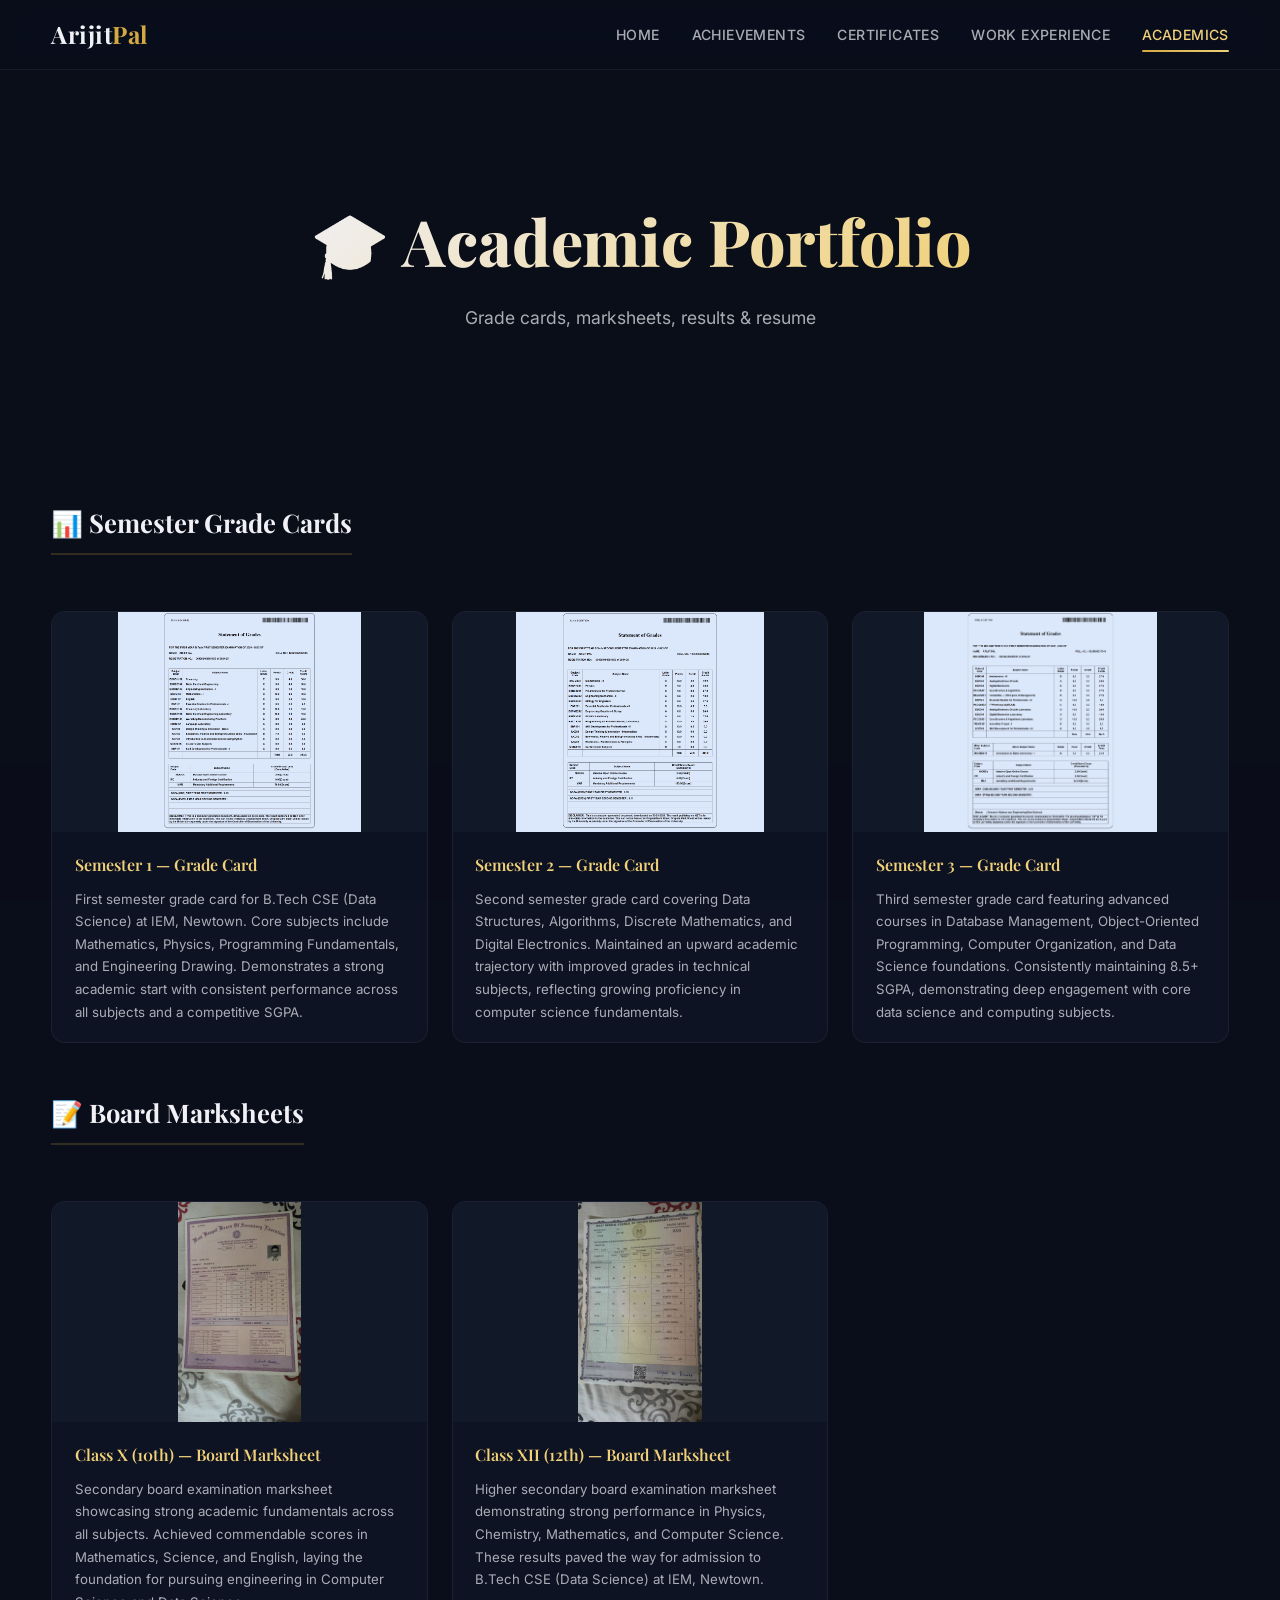
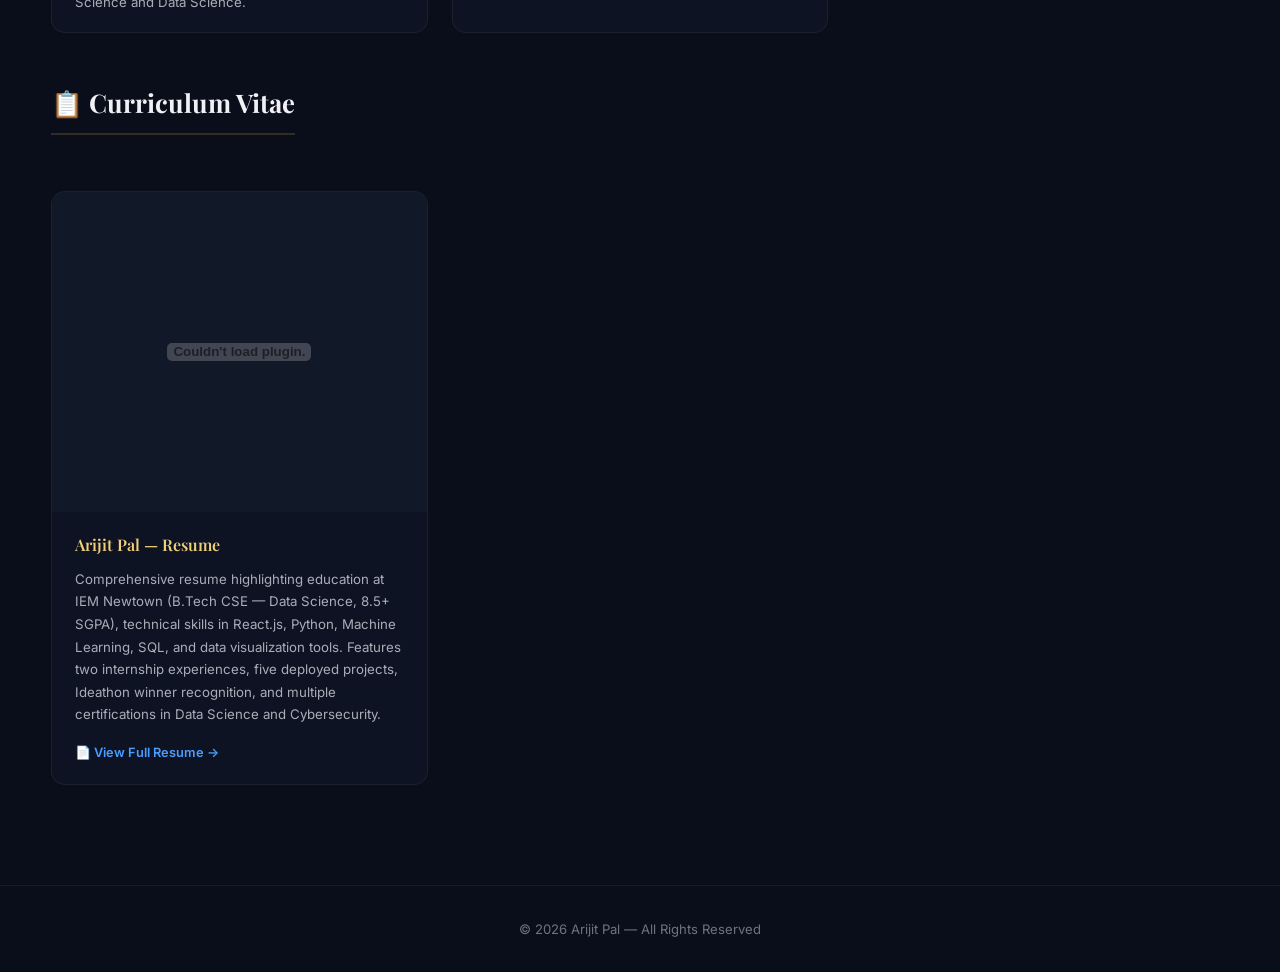
==== academic.html @ daf79eeb "Deploy modern UI overhaul" ====
<!DOCTYPE html>
<html lang="en">
<head>
    <meta charset="UTF-8">
    <meta name="viewport" content="width=device-width, initial-scale=1.0">
    <title>Academic Portfolio — Arijit Pal</title>
    <meta name="description" content="Academic records, marksheets, grade cards, and CV of Arijit Pal.">
    <link rel="preconnect" href="https://fonts.googleapis.com">
    <link href="https://fonts.googleapis.com/css2?family=Playfair+Display:wght@400;600;700;800&family=Inter:wght@300;400;500;600;700&display=swap" rel="stylesheet">
    <link rel="stylesheet" href="styles.css">
</head>
<body>

    <!-- NAVBAR -->
    <nav class="navbar" id="navbar">
        <a href="index.html" class="nav-logo">Arijit<span>Pal</span></a>
        <div class="nav-links">
            <a href="index.html" class="nav-link">Home</a>
            <a href="achievements.html" class="nav-link">Achievements</a>
            <a href="certificates.html" class="nav-link">Certificates</a>
            <a href="workexperience.html" class="nav-link">Work Experience</a>
            <a href="academic.html" class="nav-link active">Academics</a>
        </div>
        <button class="nav-toggle" id="navToggle" aria-label="Toggle menu">
            <span></span><span></span><span></span>
        </button>
    </nav>

    <!-- VIDEO BACKGROUND -->
    <div class="video-bg-page">
        <video autoplay muted loop playsinline>
            <source src="DETAILS, MARKSHEET, RESULT, CV/Screen Recording 2026-04-04 204209.mp4" type="video/mp4">
        </video>
        <div class="video-overlay"></div>
    </div>

    <!-- PAGE HERO -->
    <section class="page-hero">
        <div class="page-hero-content" data-animate="fade-up">
            <h1>🎓 Academic Portfolio</h1>
            <p>Grade cards, marksheets, results &amp; resume</p>
        </div>
    </section>

    <!-- ACADEMIC SECTIONS -->
    <div class="academic-section">

        <!-- SECTION 1: Semester Grade Cards (RESULT) -->
        <div class="academic-group" data-animate="fade-up">
            <h2 class="academic-group-title">📊 Semester Grade Cards</h2>
            <div class="pdf-grid">

                <div class="pdf-card">
                    <div class="pdf-preview">
                        <div class="pdf-preview-placeholder" style="position:relative;">
                            <img src="DETAILS, MARKSHEET, RESULT, CV/Arijit Pal 12024002037046 Sem 1 gradecard.png" alt="Semester 1 Grade Card" style="width:100%;height:100%;object-fit:contain;position:absolute;inset:0;background:#111827;">
                        </div>
                    </div>
                    <div class="pdf-info">
                        <h3>Semester 1 — Grade Card</h3>
                        <p>First semester grade card for B.Tech CSE (Data Science) at IEM, Newtown. Core subjects include Mathematics, Physics, Programming Fundamentals, and Engineering Drawing. Demonstrates a strong academic start with consistent performance across all subjects and a competitive SGPA.</p>
                    </div>
                </div>

                <div class="pdf-card">
                    <div class="pdf-preview">
                        <div class="pdf-preview-placeholder" style="position:relative;">
                            <img src="DETAILS, MARKSHEET, RESULT, CV/Arijit Pal 12024002037046 sem 2 gradecard.png" alt="Semester 2 Grade Card" style="width:100%;height:100%;object-fit:contain;position:absolute;inset:0;background:#111827;">
                        </div>
                    </div>
                    <div class="pdf-info">
                        <h3>Semester 2 — Grade Card</h3>
                        <p>Second semester grade card covering Data Structures, Algorithms, Discrete Mathematics, and Digital Electronics. Maintained an upward academic trajectory with improved grades in technical subjects, reflecting growing proficiency in computer science fundamentals.</p>
                    </div>
                </div>

                <div class="pdf-card">
                    <div class="pdf-preview">
                        <div class="pdf-preview-placeholder" style="position:relative;">
                            <img src="DETAILS, MARKSHEET, RESULT, CV/Arijit Pal 12024002037046 sem 3 gradecard.png" alt="Semester 3 Grade Card" style="width:100%;height:100%;object-fit:contain;position:absolute;inset:0;background:#111827;">
                        </div>
                    </div>
                    <div class="pdf-info">
                        <h3>Semester 3 — Grade Card</h3>
                        <p>Third semester grade card featuring advanced courses in Database Management, Object-Oriented Programming, Computer Organization, and Data Science foundations. Consistently maintaining 8.5+ SGPA, demonstrating deep engagement with core data science and computing subjects.</p>
                    </div>
                </div>

            </div>
        </div>

        <!-- SECTION 2: Board Marksheets (MARKSHEET) -->
        <div class="academic-group" data-animate="fade-up">
            <h2 class="academic-group-title">📝 Board Marksheets</h2>
            <div class="pdf-grid">

                <div class="pdf-card">
                    <div class="pdf-preview">
                        <div class="pdf-preview-placeholder" style="position:relative;">
                            <img src="DETAILS, MARKSHEET, RESULT, CV/Arijit Pal_12024002037046_X Marksheet.jpeg" alt="Class X Marksheet" style="width:100%;height:100%;object-fit:contain;position:absolute;inset:0;background:#111827;">
                        </div>
                    </div>
                    <div class="pdf-info">
                        <h3>Class X (10th) — Board Marksheet</h3>
                        <p>Secondary board examination marksheet showcasing strong academic fundamentals across all subjects. Achieved commendable scores in Mathematics, Science, and English, laying the foundation for pursuing engineering in Computer Science and Data Science.</p>
                    </div>
                </div>

                <div class="pdf-card">
                    <div class="pdf-preview">
                        <div class="pdf-preview-placeholder" style="position:relative;">
                            <img src="DETAILS, MARKSHEET, RESULT, CV/Arijit Pal_12024002037046_XII Marksheet.jpeg" alt="Class XII Marksheet" style="width:100%;height:100%;object-fit:contain;position:absolute;inset:0;background:#111827;">
                        </div>
                    </div>
                    <div class="pdf-info">
                        <h3>Class XII (12th) — Board Marksheet</h3>
                        <p>Higher secondary board examination marksheet demonstrating strong performance in Physics, Chemistry, Mathematics, and Computer Science. These results paved the way for admission to B.Tech CSE (Data Science) at IEM, Newtown.</p>
                    </div>
                </div>

            </div>
        </div>

        <!-- SECTION 3: Resume / CV -->
        <div class="academic-group" data-animate="fade-up">
            <h2 class="academic-group-title">📋 Curriculum Vitae</h2>
            <div class="pdf-grid">

                <div class="pdf-card" style="max-width: 500px;">
                    <div class="pdf-preview" style="height: 320px;">
                        <embed src="DETAILS, MARKSHEET, RESULT, CV/Arijit_Pal_resume_mainnnn.pdf" type="application/pdf" style="width:100%;height:100%;">
                    </div>
                    <div class="pdf-info">
                        <h3>Arijit Pal — Resume</h3>
                        <p>Comprehensive resume highlighting education at IEM Newtown (B.Tech CSE — Data Science, 8.5+ SGPA), technical skills in React.js, Python, Machine Learning, SQL, and data visualization tools. Features two internship experiences, five deployed projects, Ideathon winner recognition, and multiple certifications in Data Science and Cybersecurity.</p>
                        <a href="DETAILS, MARKSHEET, RESULT, CV/Arijit_Pal_resume_mainnnn.pdf" target="_blank" class="pdf-link" style="margin-top: 1rem;">
                            📄 View Full Resume →
                        </a>
                    </div>
                </div>

            </div>
        </div>

    </div>

    <!-- FOOTER -->
    <footer class="footer">
        <p>&copy; 2026 Arijit Pal — All Rights Reserved</p>
    </footer>

    <script src="main.js"></script>
</body>
</html>
---- styles.css ----
/* ===================================
   GLOBAL DESIGN SYSTEM
   =================================== */
:root {
    --bg-primary: #0a0e1a;
    --bg-secondary: #0f1526;
    --bg-card: rgba(15, 21, 38, 0.85);
    --bg-card-hover: rgba(25, 35, 60, 0.95);
    --bg-glass: rgba(255, 255, 255, 0.04);
    --bg-glass-hover: rgba(255, 255, 255, 0.08);

    --accent-gold: #d4a843;
    --accent-gold-light: #f0d078;
    --accent-blue: #4a9eff;
    --accent-blue-dark: #2d6bc4;
    --accent-cyan: #36d6e7;

    --text-primary: #f0f0f5;
    --text-secondary: rgba(240, 240, 245, 0.7);
    --text-muted: rgba(240, 240, 245, 0.45);

    --border-subtle: rgba(255, 255, 255, 0.06);
    --border-accent: rgba(212, 168, 67, 0.3);

    --font-display: 'Playfair Display', Georgia, serif;
    --font-body: 'Inter', -apple-system, BlinkMacSystemFont, sans-serif;

    --radius-sm: 8px;
    --radius-md: 14px;
    --radius-lg: 22px;
    --radius-xl: 32px;

    --shadow-card: 0 8px 32px rgba(0, 0, 0, 0.4);
    --shadow-glow: 0 0 40px rgba(212, 168, 67, 0.15);
    --shadow-hover: 0 12px 48px rgba(0, 0, 0, 0.6);

    --transition-fast: 0.2s cubic-bezier(0.4, 0, 0.2, 1);
    --transition-smooth: 0.4s cubic-bezier(0.4, 0, 0.2, 1);
    --transition-slow: 0.6s cubic-bezier(0.22, 1, 0.36, 1);
}

*, *::before, *::after {
    margin: 0;
    padding: 0;
    box-sizing: border-box;
}

html {
    scroll-behavior: smooth;
    font-size: 16px;
}

body {
    font-family: var(--font-body);
    background: var(--bg-primary);
    color: var(--text-primary);
    line-height: 1.7;
    overflow-x: hidden;
    -webkit-font-smoothing: antialiased;
}

img {
    display: block;
    max-width: 100%;
    height: auto;
}

a {
    color: inherit;
    text-decoration: none;
}

/* ===================================
   NAVBAR
   =================================== */
.navbar {
    position: fixed;
    top: 0;
    left: 0;
    right: 0;
    z-index: 1000;
    display: flex;
    align-items: center;
    justify-content: space-between;
    padding: 0 clamp(1.5rem, 4vw, 4rem);
    height: 70px;
    background: rgba(10, 14, 26, 0.6);
    backdrop-filter: blur(20px) saturate(1.6);
    -webkit-backdrop-filter: blur(20px) saturate(1.6);
    border-bottom: 1px solid var(--border-subtle);
    transition: background var(--transition-fast);
}

.navbar.scrolled {
    background: rgba(10, 14, 26, 0.92);
}

.nav-logo {
    font-family: var(--font-display);
    font-size: 1.5rem;
    font-weight: 700;
    letter-spacing: 0.5px;
    color: var(--text-primary);
}
.nav-logo span {
    color: var(--accent-gold);
}

.nav-links {
    display: flex;
    gap: 2rem;
}

.nav-link {
    font-size: 0.88rem;
    font-weight: 500;
    letter-spacing: 0.4px;
    text-transform: uppercase;
    color: var(--text-secondary);
    position: relative;
    padding: 0.25rem 0;
    transition: color var(--transition-fast);
}
.nav-link::after {
    content: '';
    position: absolute;
    bottom: -2px;
    left: 0;
    width: 0;
    height: 2px;
    background: linear-gradient(90deg, var(--accent-gold), var(--accent-gold-light));
    border-radius: 1px;
    transition: width var(--transition-smooth);
}
.nav-link:hover,
.nav-link.active {
    color: var(--accent-gold-light);
}
.nav-link:hover::after,
.nav-link.active::after {
    width: 100%;
}

.nav-toggle {
    display: none;
    flex-direction: column;
    gap: 5px;
    background: none;
    border: none;
    cursor: pointer;
    padding: 4px;
}
.nav-toggle span {
    width: 24px;
    height: 2px;
    background: var(--text-primary);
    border-radius: 2px;
    transition: var(--transition-fast);
}

/* ===================================
   HERO SECTION
   =================================== */
.hero {
    position: relative;
    min-height: 100vh;
    display: flex;
    align-items: center;
    justify-content: center;
    overflow: hidden;
}

.hero-video-bg {
    position: absolute;
    inset: 0;
    width: 100%;
    height: 100%;
    object-fit: cover;
    z-index: 0;
}

.hero-overlay {
    position: absolute;
    inset: 0;
    background: linear-gradient(
        135deg,
        rgba(6, 9, 16, 0.96) 0%,
        rgba(6, 9, 16, 0.75) 50%,
        rgba(6, 9, 16, 0.96) 100%
    );
    backdrop-filter: blur(8px);
    -webkit-backdrop-filter: blur(8px);
    z-index: 1;
}

.hero-content {
    position: relative;
    z-index: 2;
    display: grid;
    grid-template-columns: 1fr 340px;
    gap: clamp(2rem, 4vw, 4rem);
    max-width: 1400px;
    width: 96%;
    padding-top: 100px;
    padding-bottom: 40px;
    align-items: center;
}

.hero-main {
    display: flex;
    align-items: center;
    gap: clamp(2rem, 4vw, 4rem);
}

/* ===================================
   CYBERPUNK HUD SIDEBAR
   =================================== */
.hero-sidebar {
    position: relative;
    background: rgba(8, 12, 22, 0.85);
    backdrop-filter: blur(20px);
    -webkit-backdrop-filter: blur(20px);
    border: 1px solid rgba(54, 214, 231, 0.3);
    border-radius: var(--radius-md);
    color: var(--text-primary);
    font-size: 0.88rem;
    max-height: 80vh;
    box-shadow: 0 0 30px rgba(0, 0, 0, 0.8), inset 0 0 40px rgba(54, 214, 231, 0.08);
    display: flex;
    flex-direction: column;
    overflow: hidden; /* Content scrolls inside .sidebar-content */
}

/* Mouse spotlight glow via JS */
.sidebar-glow {
    position: absolute;
    top: 0; left: 0; right: 0; bottom: 0;
    background: radial-gradient(
        500px circle at var(--mouse-x, -1000px) var(--mouse-y, -1000px),
        rgba(54, 214, 231, 0.15),
        transparent 40%
    );
    z-index: 0;
    pointer-events: none;
    transition: background 0.1s;
}

/* Moving scanline */
.hero-sidebar::after {
    content: '';
    position: absolute;
    top: 0; left: 0;
    width: 100%;
    height: 15px;
    background: linear-gradient(to bottom, rgba(54, 214, 231, 0.2), transparent);
    animation: scanline 8s linear infinite;
    pointer-events: none;
    z-index: 10;
}
@keyframes scanline {
    0% { transform: translateY(-15px); opacity: 0; }
    5% { opacity: 1; }
    40% { opacity: 1; }
    50% { transform: translateY(100vh); opacity: 0; }
    100% { transform: translateY(100vh); opacity: 0; }
}

/* Scroll progress indicator */
.sidebar-progress-bar {
    position: absolute;
    left: 0;
    top: 0;
    width: 3px;
    height: calc(100% * var(--scroll-progress, 0));
    background: var(--accent-cyan);
    box-shadow: 0 0 15px var(--accent-cyan);
    z-index: 5;
    transition: height 0.1s ease-out;
}

/* HUD Header inside sidebar */
.sidebar-header {
    display: flex;
    justify-content: center;
    align-items: center;
    padding: 1.2rem 1.5rem;
    background: rgba(54, 214, 231, 0.05);
    border-bottom: 1px solid rgba(54, 214, 231, 0.3);
    position: relative;
    z-index: 2;
}
.sidebar-title {
    font-family: var(--font-display);
    font-size: 1.2rem;
    font-weight: 700;
    color: var(--accent-gold-light);
    letter-spacing: 1.5px;
    text-transform: uppercase;
}

/* Scrollable Content */
.sidebar-content {
    padding: 1.5rem;
    overflow-y: auto;
    position: relative;
    z-index: 2;
    flex: 1; 
    scroll-behavior: smooth;
}

.sidebar-content::-webkit-scrollbar {
    width: 4px;
}
.sidebar-content::-webkit-scrollbar-thumb {
    background: rgba(54, 214, 231, 0.5);
    border-radius: 2px;
}
.sidebar-content::-webkit-scrollbar-track {
    background: transparent;
}

/* Sections */
.sidebar-section {
    position: relative;
    padding: 1rem 0 1rem 1rem;
    margin-bottom: 1.5rem;
    border-left: 2px solid rgba(255, 255, 255, 0.1);
    transition: all 0.4s cubic-bezier(0.175, 0.885, 0.32, 1.275);
}
.sidebar-section:hover {
    border-left-color: var(--accent-cyan);
    background: linear-gradient(90deg, rgba(54, 214, 231, 0.05), transparent);
    transform: translateX(6px);
}
.sidebar-section h3 {
    font-family: 'Courier New', Courier, monospace;
    font-size: 0.95rem;
    font-weight: 700;
    color: var(--accent-cyan);
    text-transform: uppercase;
    margin-bottom: 1rem;
    letter-spacing: 2px;
    display: inline-block;
}
.sidebar-section h3::before {
    content: '[ ';
    color: rgba(255, 255, 255, 0.3);
}
.sidebar-section h3::after {
    content: ' ]';
    color: rgba(255, 255, 255, 0.3);
}

/* Scroll Reveal animation for items */
.cyber-reveal {
    opacity: 0;
    transform: translateY(20px);
}
.cyber-reveal.visible {
    opacity: 1;
    transform: translateY(0);
}

/* Items */
.sidebar-section ul {
    list-style: none;
    margin: 0;
    padding: 0;
}
.sidebar-section ul li {
    display: flex;
    gap: 0.8rem;
    margin-bottom: 0.6rem;
    color: var(--text-secondary);
    line-height: 1.5;
}
.sidebar-bullet {
    color: var(--accent-cyan);
    font-family: monospace;
}
.cyber-label {
    color: rgba(255, 255, 255, 0.9);
    font-size: 0.8rem;
    text-transform: uppercase;
    letter-spacing: 1px;
    display: block;
    margin-bottom: 0.2rem;
    opacity: 0.7;
}
.cyber-text {
    color: var(--accent-gold-light);
    font-family: 'Courier New', Courier, monospace;
    font-size: 0.85rem;
    margin: 0;
}
.cyber-link {
    color: var(--accent-cyan);
    font-family: 'Courier New', Courier, monospace;
    font-size: 0.82rem;
    transition: all 0.2s;
    text-decoration: none;
    border-bottom: 1px dashed rgba(54, 214, 231, 0.4);
    display: inline-block;
    word-break: break-all;
}
.cyber-link:hover {
    color: #fff;
    border-bottom-color: #fff;
    text-shadow: 0 0 8px rgba(255, 255, 255, 0.5);
}

.sidebar-item {
    margin-bottom: 1.2rem;
}
.sidebar-item:last-child {
    margin-bottom: 0;
}

.hero-photo-wrap {
    position: relative;
    flex-shrink: 0;
}
.hero-photo-glow {
    position: absolute;
    inset: -20px;
    border-radius: 50%;
    background: radial-gradient(circle, rgba(212, 168, 67, 0.25), transparent 70%);
    animation: glowPulse 4s ease-in-out infinite;
    z-index: 0;
}
@keyframes glowPulse {
    0%, 100% { opacity: 0.6; transform: scale(1); }
    50% { opacity: 1; transform: scale(1.08); }
}

.hero-photo {
    width: clamp(180px, 22vw, 300px);
    height: clamp(180px, 22vw, 300px);
    border-radius: 50%;
    object-fit: cover;
    border: 3px solid rgba(212, 168, 67, 0.4);
    box-shadow: 0 0 60px rgba(212, 168, 67, 0.2), var(--shadow-card);
    position: relative;
    z-index: 1;
    transition: transform var(--transition-smooth);
}
.hero-photo:hover {
    transform: scale(1.05);
}

.hero-text {
    flex: 1;
}

.hero-name {
    font-family: var(--font-display);
    font-size: clamp(2.4rem, 5vw, 4rem);
    font-weight: 800;
    letter-spacing: 1px;
    background: linear-gradient(135deg, var(--text-primary), var(--accent-gold-light));
    -webkit-background-clip: text;
    -webkit-text-fill-color: transparent;
    background-clip: text;
    line-height: 1.1;
}

.hero-title {
    font-size: clamp(1rem, 1.5vw, 1.2rem);
    font-weight: 500;
    color: var(--accent-gold);
    margin-top: 0.5rem;
    letter-spacing: 2px;
    text-transform: uppercase;
}

.hero-divider {
    width: 80px;
    height: 3px;
    background: linear-gradient(90deg, var(--accent-gold), transparent);
    margin: 1.5rem 0;
    border-radius: 2px;
}

.hero-bio {
    font-size: clamp(0.9rem, 1.1vw, 1.05rem);
    color: var(--text-secondary);
    line-height: 1.8;
    max-width: 600px;
}
.hero-bio strong {
    color: var(--accent-gold-light);
    font-weight: 600;
}

.hero-stats {
    display: flex;
    gap: 2.5rem;
    margin-top: 2rem;
}
.stat-item {
    text-align: center;
}
.stat-number {
    display: block;
    font-family: var(--font-display);
    font-size: 2rem;
    font-weight: 700;
    color: var(--accent-gold);
}
.stat-label {
    font-size: 0.78rem;
    text-transform: uppercase;
    letter-spacing: 1.5px;
    color: var(--text-muted);
    margin-top: 0.2rem;
}

/* Scroll indicator */
.scroll-indicator {
    position: absolute;
    bottom: 2rem;
    left: 50%;
    transform: translateX(-50%);
    z-index: 2;
    text-align: center;
    animation: fadeInUp 1s 1.5s both;
}
.scroll-indicator span {
    font-size: 0.72rem;
    text-transform: uppercase;
    letter-spacing: 2px;
    color: var(--text-muted);
}
.scroll-arrow {
    width: 20px;
    height: 20px;
    border-right: 2px solid var(--accent-gold);
    border-bottom: 2px solid var(--accent-gold);
    transform: rotate(45deg);
    margin: 0.5rem auto 0;
    animation: scrollBounce 2s ease-in-out infinite;
}
@keyframes scrollBounce {
    0%, 100% { transform: rotate(45deg) translateY(0); opacity: 0.5; }
    50% { transform: rotate(45deg) translateY(6px); opacity: 1; }
}

/* ===================================
   HOME BOTTOM SECTION
   =================================== */
.home-bottom {
    padding: clamp(3rem, 6vw, 6rem) 0;
    background: var(--bg-secondary);
    border-top: 1px solid var(--border-subtle);
}

.home-bottom-inner {
    display: grid;
    grid-template-columns: 1.3fr 1fr;
    gap: clamp(2rem, 4vw, 4rem);
    max-width: 1300px;
    margin: 0 auto;
    padding: 0 clamp(1.5rem, 4vw, 4rem);
}

.section-heading {
    font-family: var(--font-display);
    font-size: clamp(1.6rem, 2.5vw, 2.2rem);
    font-weight: 700;
    margin-bottom: 2rem;
    position: relative;
    display: inline-block;
}
.section-heading::after {
    content: '';
    position: absolute;
    bottom: -8px;
    left: 0;
    width: 50px;
    height: 3px;
    background: linear-gradient(90deg, var(--accent-gold), transparent);
    border-radius: 2px;
}

/* MASONRY GRID — Pinterest-style */
.masonry-grid {
    columns: 2;
    column-gap: 14px;
}

.masonry-item {
    break-inside: avoid;
    margin-bottom: 14px;
    border-radius: var(--radius-md);
    overflow: hidden;
    position: relative;
    cursor: pointer;
    border: 2px solid transparent;
    transition: transform var(--transition-smooth), border-color var(--transition-smooth), box-shadow var(--transition-smooth);
}
.masonry-item:hover {
    transform: translateY(-4px);
    border-color: var(--accent-gold);
    box-shadow: 0 8px 30px rgba(212, 168, 67, 0.2);
    z-index: 2;
}
.masonry-item img {
    width: 100%;
    height: auto;
    display: block;
    object-fit: cover;
    transition: transform var(--transition-slow), filter var(--transition-smooth);
}
.masonry-item:hover img {
    transform: scale(1.06);
    filter: brightness(1.1);
}
.masonry-overlay {
    position: absolute;
    inset: 0;
    background: linear-gradient(to top, rgba(10, 14, 26, 0.85) 0%, rgba(10, 14, 26, 0.3) 40%, transparent 70%);
    display: flex;
    align-items: flex-end;
    padding: 1rem 1.2rem;
    opacity: 0;
    transition: opacity var(--transition-smooth);
}
.masonry-item:hover .masonry-overlay {
    opacity: 1;
}
.masonry-overlay span {
    font-size: 0.85rem;
    font-weight: 600;
    letter-spacing: 0.5px;
    color: var(--accent-gold-light);
}

/* NAV CARDS */
.nav-cards {
    display: flex;
    flex-direction: column;
    gap: 1rem;
}

.nav-card {
    display: flex;
    align-items: center;
    gap: 1.2rem;
    padding: 1.4rem 1.6rem;
    background: var(--bg-glass);
    border: 1px solid var(--border-subtle);
    border-radius: var(--radius-md);
    transition: all var(--transition-smooth);
    position: relative;
    overflow: hidden;
}
.nav-card::before {
    content: '';
    position: absolute;
    inset: 0;
    background: linear-gradient(135deg, rgba(212, 168, 67, 0.08), transparent);
    opacity: 0;
    transition: opacity var(--transition-fast);
}
.nav-card:hover {
    background: var(--bg-glass-hover);
    border-color: var(--border-accent);
    transform: translateX(8px);
    box-shadow: var(--shadow-glow);
}
.nav-card:hover::before {
    opacity: 1;
}

.nav-card-icon {
    font-size: 2rem;
    flex-shrink: 0;
    width: 50px;
    height: 50px;
    display: flex;
    align-items: center;
    justify-content: center;
    background: rgba(212, 168, 67, 0.1);
    border-radius: var(--radius-sm);
}

.nav-card-content h3 {
    font-family: var(--font-display);
    font-size: 1.2rem;
    font-weight: 700;
    margin-bottom: 0.2rem;
}
.nav-card-content p {
    font-size: 0.82rem;
    color: var(--text-muted);
}

.nav-card-arrow {
    margin-left: auto;
    font-size: 1.5rem;
    color: var(--accent-gold);
    opacity: 0;
    transform: translateX(-10px);
    transition: all var(--transition-smooth);
}
.nav-card:hover .nav-card-arrow {
    opacity: 1;
    transform: translateX(0);
}

/* ===================================
   PAGE HEADER (Sub-pages)
   =================================== */
.page-hero {
    position: relative;
    min-height: 50vh;
    display: flex;
    align-items: center;
    justify-content: center;
    overflow: hidden;
    padding-top: 70px;
}
.page-hero .hero-video-bg {
    position: absolute;
    inset: 0;
    width: 100%;
    height: 100%;
    object-fit: cover;
    z-index: 0;
}
.page-hero .hero-overlay {
    position: absolute;
    inset: 0;
    background: rgba(10, 14, 26, 0.7);
    z-index: 1;
}
.page-hero-content {
    position: relative;
    z-index: 2;
    text-align: center;
}
.page-hero-content h1 {
    font-family: var(--font-display);
    font-size: clamp(2.5rem, 5vw, 4rem);
    font-weight: 800;
    background: linear-gradient(135deg, var(--text-primary), var(--accent-gold-light));
    -webkit-background-clip: text;
    -webkit-text-fill-color: transparent;
    background-clip: text;
}
.page-hero-content p {
    color: var(--text-secondary);
    margin-top: 0.5rem;
    font-size: 1.1rem;
}

/* ===================================
   SPLIT SECTIONS (Achievements)
   =================================== */
.split-section {
    position: relative;
    min-height: 60vh;
    padding: clamp(3rem, 6vw, 6rem) clamp(1.5rem, 4vw, 4rem);
    display: flex;
    align-items: center;
    justify-content: center;
    overflow: hidden;
}
.split-section .section-video-bg {
    position: absolute;
    inset: 0;
    width: 100%;
    height: 100%;
    object-fit: cover;
    z-index: 0;
}
.split-section .section-overlay {
    position: absolute;
    inset: 0;
    background: rgba(10, 14, 26, 0.75);
    z-index: 1;
}
.split-section .section-content {
    position: relative;
    z-index: 2;
    max-width: 1300px;
    width: 100%;
}

/* COLLAGE LAYOUT — True masonry with CSS columns */
.collage-grid {
    columns: 2;
    column-gap: 14px;
}

.collage-item {
    break-inside: avoid;
    margin-bottom: 14px;
    border-radius: var(--radius-md);
    overflow: hidden;
    position: relative;
    border: 2px solid rgba(255, 255, 255, 0.08);
    transition: transform var(--transition-smooth), box-shadow var(--transition-smooth), border-color var(--transition-smooth);
}
.collage-item:hover {
    transform: translateY(-4px);
    box-shadow: 0 12px 40px rgba(212, 168, 67, 0.25);
    border-color: var(--accent-gold);
    z-index: 3;
}
.collage-item img {
    width: 100%;
    height: auto;
    display: block;
    transition: transform var(--transition-slow), filter var(--transition-smooth);
}
.collage-item:hover img {
    transform: scale(1.05);
    filter: brightness(1.1);
}
.collage-item::after {
    content: '';
    position: absolute;
    inset: 0;
    background: linear-gradient(to top, rgba(10, 14, 26, 0.5) 0%, transparent 50%);
    pointer-events: none;
    transition: opacity var(--transition-smooth);
}
.collage-item:hover::after {
    opacity: 0.3;
}

/* PDF CARDS */
.pdf-grid {
    display: grid;
    grid-template-columns: repeat(auto-fill, minmax(340px, 1fr));
    gap: 1.5rem;
    margin-top: 2rem;
}

.pdf-card {
    background: var(--bg-card);
    border: 1px solid var(--border-subtle);
    border-radius: var(--radius-md);
    overflow: hidden;
    transition: all var(--transition-smooth);
}
.pdf-card:hover {
    border-color: var(--border-accent);
    box-shadow: var(--shadow-glow);
    transform: translateY(-4px);
}

.pdf-preview {
    width: 100%;
    height: 220px;
    background: #111827;
    position: relative;
    overflow: hidden;
}
.pdf-preview iframe,
.pdf-preview embed,
.pdf-preview canvas {
    width: 100%;
    height: 100%;
    border: none;
}
.pdf-preview-placeholder {
    width: 100%;
    height: 100%;
    display: flex;
    flex-direction: column;
    align-items: center;
    justify-content: center;
    background: linear-gradient(135deg, #111827, #1a2332);
    color: var(--text-muted);
    font-size: 0.85rem;
}
.pdf-preview-placeholder .pdf-icon {
    font-size: 3rem;
    margin-bottom: 0.5rem;
}

.pdf-info {
    padding: 1.2rem 1.4rem;
}
.pdf-info h3 {
    font-family: var(--font-display);
    font-size: 1rem;
    font-weight: 600;
    margin-bottom: 0.6rem;
    color: var(--accent-gold-light);
}
.pdf-info p {
    font-size: 0.83rem;
    color: var(--text-secondary);
    line-height: 1.7;
}
.pdf-link {
    display: inline-flex;
    align-items: center;
    gap: 0.4rem;
    margin-top: 0.8rem;
    font-size: 0.8rem;
    font-weight: 600;
    color: var(--accent-blue);
    transition: color var(--transition-fast);
}
.pdf-link:hover {
    color: var(--accent-cyan);
}

/* ===================================
   CERTIFICATE CARDS
   =================================== */
.cert-grid {
    display: grid;
    grid-template-columns: repeat(auto-fill, minmax(300px, 1fr));
    gap: 1.5rem;
    max-width: 1300px;
    margin: 0 auto;
    padding: clamp(2rem, 4vw, 4rem) clamp(1.5rem, 4vw, 4rem);
}

.cert-card {
    background: var(--bg-card);
    border: 1px solid var(--border-subtle);
    border-radius: var(--radius-md);
    overflow: hidden;
    transition: all var(--transition-smooth);
}
.cert-card:hover {
    border-color: var(--border-accent);
    box-shadow: var(--shadow-glow);
    transform: translateY(-4px);
}
.cert-card .pdf-preview {
    height: 200px;
}
.cert-card .cert-info {
    padding: 1rem 1.2rem;
}
.cert-card .cert-info h3 {
    font-family: var(--font-display);
    font-size: 0.95rem;
    font-weight: 600;
    color: var(--accent-gold-light);
}
.cert-card .cert-info p {
    font-size: 0.8rem;
    color: var(--text-muted);
    margin-top: 0.3rem;
}

/* ===================================
   WORK EXPERIENCE
   =================================== */
.work-main-card {
    max-width: 1100px;
    margin: 0 auto;
    display: grid;
    grid-template-columns: 1fr 1fr;
    gap: 2.5rem;
    align-items: start;
    padding: clamp(2rem, 4vw, 4rem) clamp(1.5rem, 4vw, 4rem);
}
.work-main-card .pdf-preview {
    height: 380px;
    border-radius: var(--radius-md);
    overflow: hidden;
    border: 1px solid var(--border-subtle);
}
.work-description {
    padding: 1rem 0;
}
.work-description h2 {
    font-family: var(--font-display);
    font-size: 1.8rem;
    font-weight: 700;
    margin-bottom: 1rem;
    background: linear-gradient(135deg, var(--text-primary), var(--accent-gold-light));
    -webkit-background-clip: text;
    -webkit-text-fill-color: transparent;
    background-clip: text;
}
.work-description p {
    font-size: 0.95rem;
    color: var(--text-secondary);
    line-height: 1.9;
}

.work-gallery {
    max-width: 1100px;
    margin: 0 auto;
    padding: 0 clamp(1.5rem, 4vw, 4rem) clamp(3rem, 6vw, 6rem);
}
.work-gallery h2 {
    font-family: var(--font-display);
    font-size: 1.5rem;
    font-weight: 700;
    margin-bottom: 1.5rem;
}
.work-gallery-grid {
    display: grid;
    grid-template-columns: repeat(auto-fill, minmax(280px, 1fr));
    gap: 1rem;
}
.work-gallery-item {
    border-radius: var(--radius-md);
    overflow: hidden;
    border: 1px solid var(--border-subtle);
    transition: all var(--transition-smooth);
}
.work-gallery-item:hover {
    transform: scale(1.03);
    box-shadow: var(--shadow-hover);
    border-color: var(--border-accent);
}
.work-gallery-item img {
    width: 100%;
    height: 250px;
    object-fit: cover;
    display: block;
}

/* ===================================
   ACADEMIC - GROUPED SECTIONS
   =================================== */
.academic-section {
    max-width: 1300px;
    margin: 0 auto;
    padding: clamp(2rem, 4vw, 4rem) clamp(1.5rem, 4vw, 4rem);
}
.academic-group {
    margin-bottom: 3rem;
}
.academic-group-title {
    font-family: var(--font-display);
    font-size: 1.6rem;
    font-weight: 700;
    margin-bottom: 1.5rem;
    padding-bottom: 0.5rem;
    border-bottom: 2px solid rgba(212, 168, 67, 0.2);
    display: inline-block;
}

/* ===================================
   FULL-PAGE VIDEO BG
   =================================== */
.video-bg-page {
    position: fixed;
    inset: 0;
    z-index: -1;
}
.video-bg-page video {
    width: 100%;
    height: 100%;
    object-fit: cover;
}
.video-bg-page .video-overlay {
    position: absolute;
    inset: 0;
    background: rgba(10, 14, 26, 0.8);
}

/* ===================================
   FOOTER
   =================================== */
.footer {
    text-align: center;
    padding: 2rem;
    border-top: 1px solid var(--border-subtle);
    background: var(--bg-primary);
    font-size: 0.82rem;
    color: var(--text-muted);
}

/* ===================================
   ANIMATIONS
   =================================== */
@keyframes fadeInUp {
    from { opacity: 0; transform: translateY(30px); }
    to   { opacity: 1; transform: translateY(0); }
}
@keyframes fadeInRight {
    from { opacity: 0; transform: translateX(-30px); }
    to   { opacity: 1; transform: translateX(0); }
}
@keyframes fadeInLeft {
    from { opacity: 0; transform: translateX(30px); }
    to   { opacity: 1; transform: translateX(0); }
}

[data-animate] {
    opacity: 0;
    transition: opacity 0.8s ease, transform 0.8s ease;
}
[data-animate="fade-up"] {
    transform: translateY(40px);
}
[data-animate="fade-right"] {
    transform: translateX(-40px);
}
[data-animate="fade-left"] {
    transform: translateX(40px);
}
[data-animate].animate-in {
    opacity: 1;
    transform: translate(0);
}

/* ===================================
   RESPONSIVE
   =================================== */
@media (max-width: 900px) {
    .nav-links {
        display: none;
        position: absolute;
        top: 70px;
        left: 0;
        right: 0;
        flex-direction: column;
        background: rgba(10, 14, 26, 0.97);
        backdrop-filter: blur(20px);
        padding: 1.5rem 2rem;
        gap: 1rem;
        border-bottom: 1px solid var(--border-subtle);
    }
    .nav-links.open {
        display: flex;
    }
    .nav-toggle {
        display: flex;
    }
    .hero-content {
        grid-template-columns: 1fr;
        padding-top: 100px;
        gap: 3rem;
    }
    .hero-main {
        flex-direction: column;
        text-align: center;
    }
    .hero-sidebar {
        max-height: none;
        order: 2;
    }
    .hero-bio {
        margin: 0 auto;
    }
    .hero-stats {
        justify-content: center;
    }
    .hero-divider {
        margin: 1.5rem auto;
    }
    .home-bottom-inner {
        grid-template-columns: 1fr;
    }
    .work-main-card {
        grid-template-columns: 1fr;
    }
    .collage-grid {
        columns: 2;
    }
}

@media (max-width: 600px) {
    .masonry-grid {
        columns: 1;
    }
    .pdf-grid {
        grid-template-columns: 1fr;
    }
    .cert-grid {
        grid-template-columns: 1fr;
    }
    .collage-grid {
        grid-template-columns: 1fr;
    }
}

/* ===================================
   LIGHTBOX
   =================================== */
.lightbox {
    position: fixed;
    inset: 0;
    z-index: 9999;
    background: rgba(0, 0, 0, 0.92);
    display: flex;
    align-items: center;
    justify-content: center;
    opacity: 0;
    visibility: hidden;
    transition: all var(--transition-smooth);
    cursor: zoom-out;
}
.lightbox.active {
    opacity: 1;
    visibility: visible;
}
.lightbox img {
    max-width: 90vw;
    max-height: 90vh;
    object-fit: contain;
    border-radius: var(--radius-sm);
    box-shadow: var(--shadow-hover);
    transform: scale(0.9);
    transition: transform var(--transition-smooth);
}
.lightbox.active img {
    transform: scale(1);
}
.lightbox-close {
    position: absolute;
    top: 1.5rem;
    right: 2rem;
    font-size: 2rem;
    color: white;
    cursor: pointer;
    background: none;
    border: none;
    z-index: 10000;
}
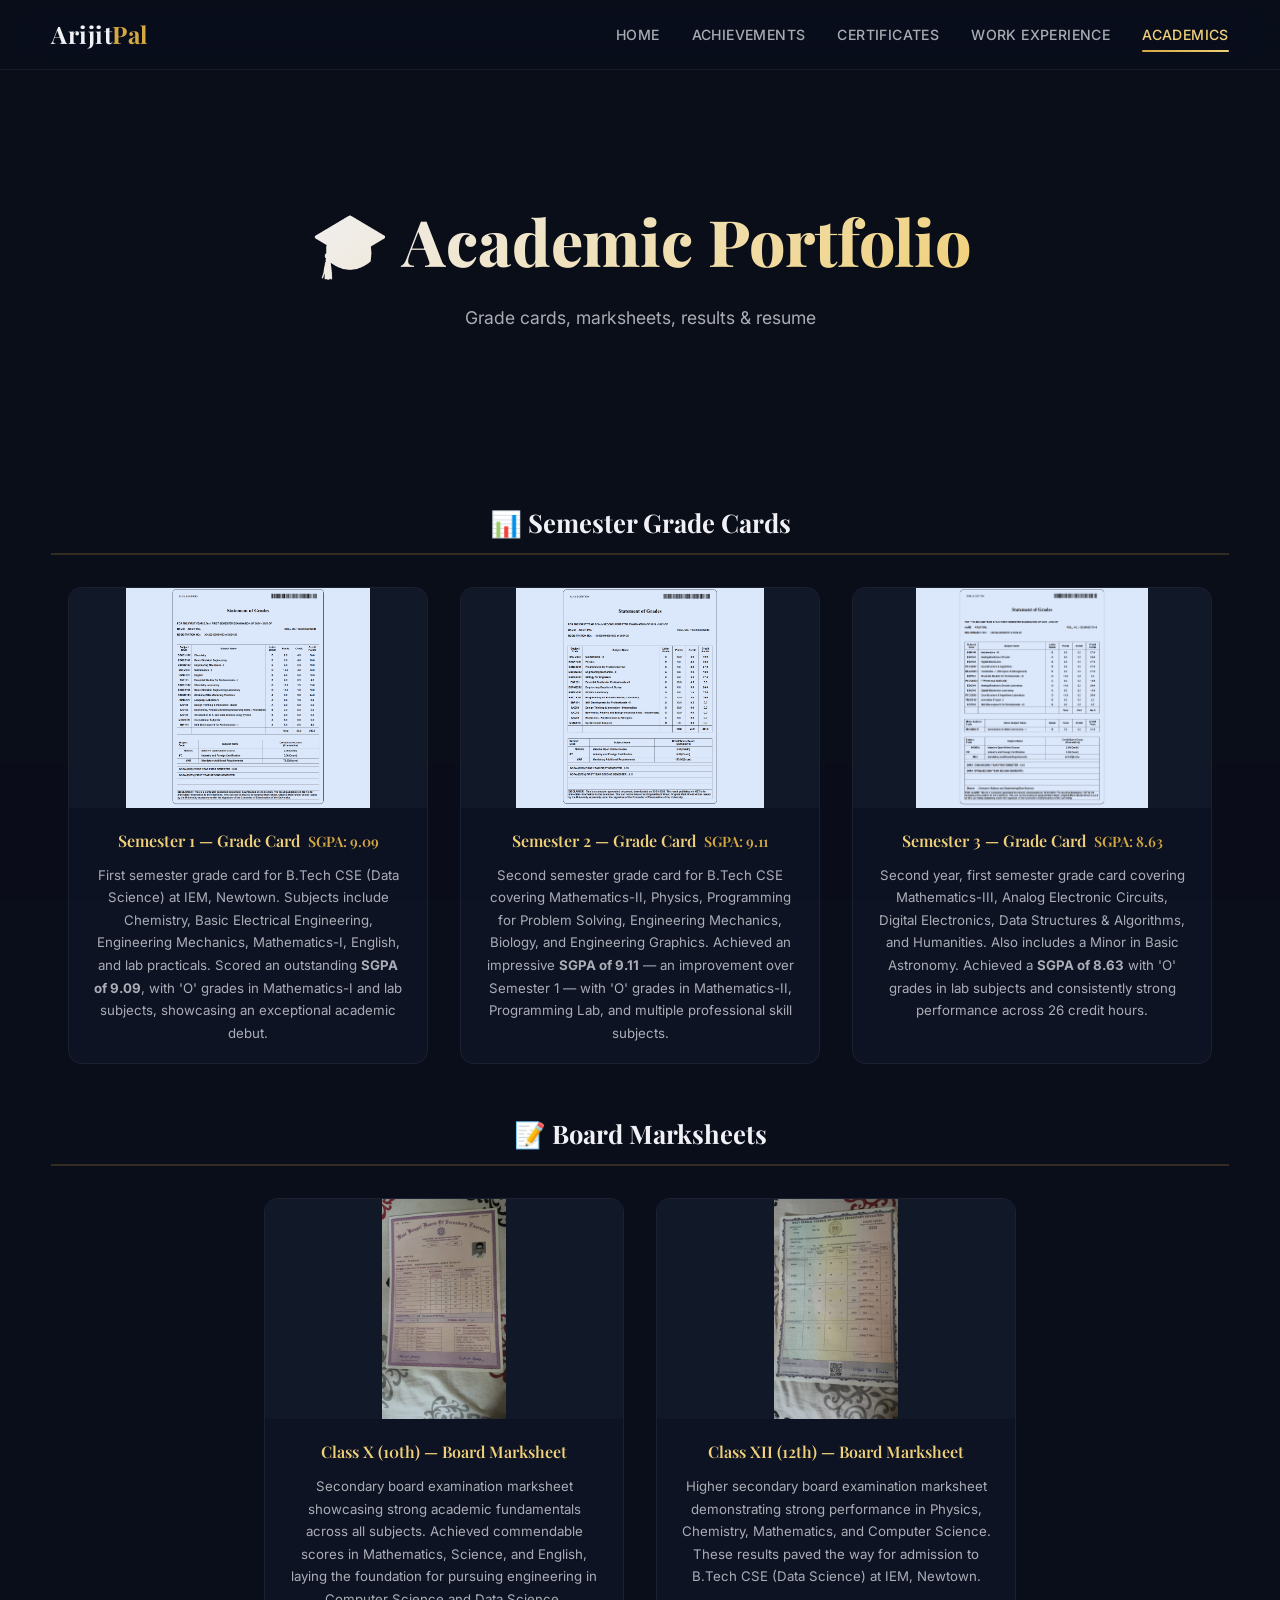
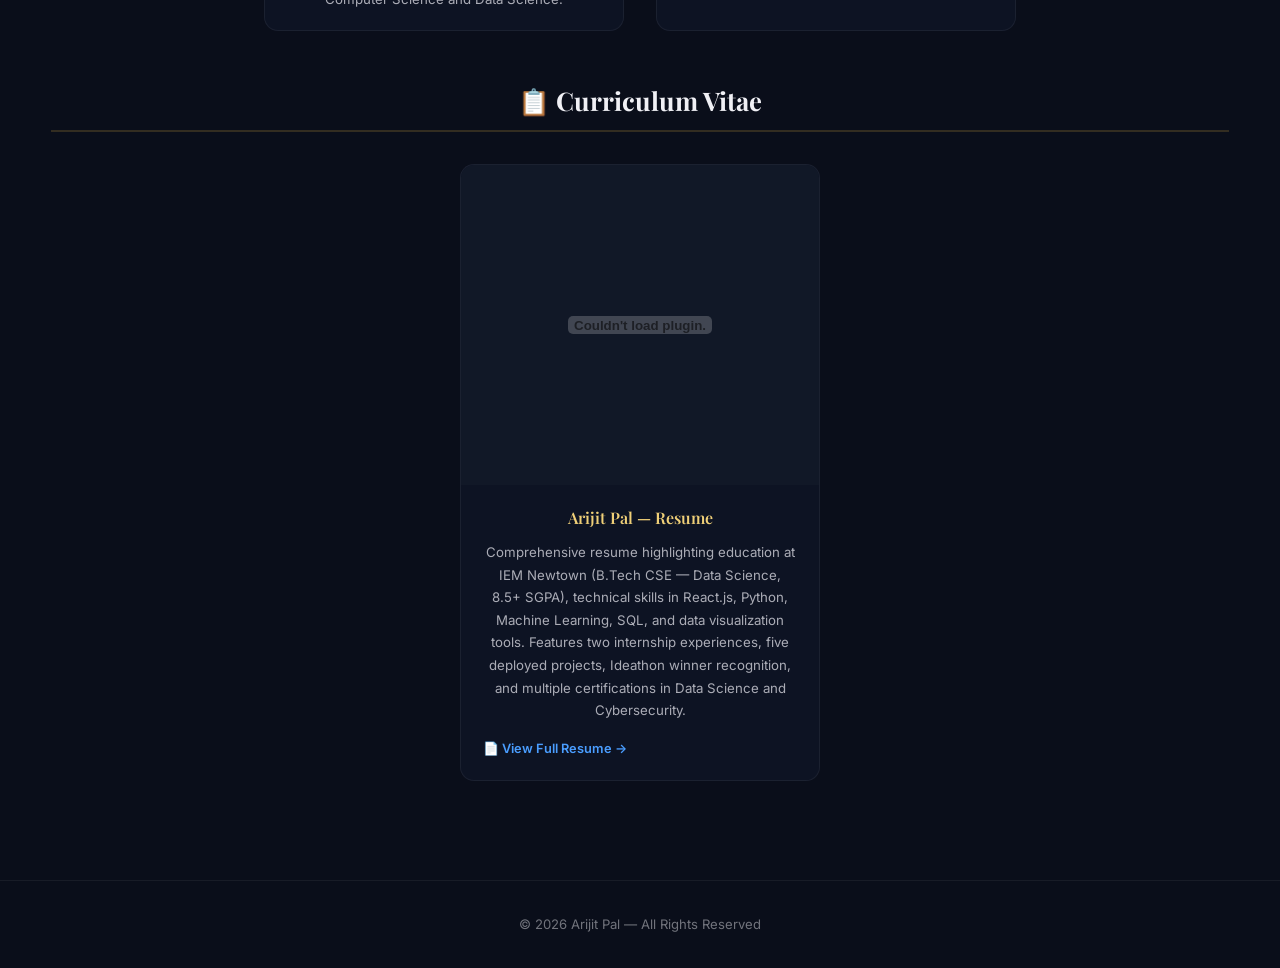
==== commit ec0ac11b: "Update semester grade card captions with exact SGPA: Sem1=9.09, Sem2=9.11, Sem3=8.63" ====
--- a/academic.html
+++ b/academic.html
@@ -57,8 +57,8 @@
                         </div>
                     </div>
                     <div class="pdf-info">
-                        <h3>Semester 1 — Grade Card</h3>
-                        <p>First semester grade card for B.Tech CSE (Data Science) at IEM, Newtown. Core subjects include Mathematics, Physics, Programming Fundamentals, and Engineering Drawing. Demonstrates a strong academic start with consistent performance across all subjects and a competitive SGPA.</p>
+                        <h3>Semester 1 — Grade Card &nbsp;<span style="color:var(--accent-gold);font-size:0.9em;">SGPA: 9.09</span></h3>
+                        <p>First semester grade card for B.Tech CSE (Data Science) at IEM, Newtown. Subjects include Chemistry, Basic Electrical Engineering, Engineering Mechanics, Mathematics-I, English, and lab practicals. Scored an outstanding <strong>SGPA of 9.09</strong>, with 'O' grades in Mathematics-I and lab subjects, showcasing an exceptional academic debut.</p>
                     </div>
                 </div>
 
@@ -69,8 +69,8 @@
                         </div>
                     </div>
                     <div class="pdf-info">
-                        <h3>Semester 2 — Grade Card</h3>
-                        <p>Second semester grade card covering Data Structures, Algorithms, Discrete Mathematics, and Digital Electronics. Maintained an upward academic trajectory with improved grades in technical subjects, reflecting growing proficiency in computer science fundamentals.</p>
+                        <h3>Semester 2 — Grade Card &nbsp;<span style="color:var(--accent-gold);font-size:0.9em;">SGPA: 9.11</span></h3>
+                        <p>Second semester grade card for B.Tech CSE covering Mathematics-II, Physics, Programming for Problem Solving, Engineering Mechanics, Biology, and Engineering Graphics. Achieved an impressive <strong>SGPA of 9.11</strong> — an improvement over Semester 1 — with 'O' grades in Mathematics-II, Programming Lab, and multiple professional skill subjects.</p>
                     </div>
                 </div>
 
@@ -81,8 +81,8 @@
                         </div>
                     </div>
                     <div class="pdf-info">
-                        <h3>Semester 3 — Grade Card</h3>
-                        <p>Third semester grade card featuring advanced courses in Database Management, Object-Oriented Programming, Computer Organization, and Data Science foundations. Consistently maintaining 8.5+ SGPA, demonstrating deep engagement with core data science and computing subjects.</p>
+                        <h3>Semester 3 — Grade Card &nbsp;<span style="color:var(--accent-gold);font-size:0.9em;">SGPA: 8.63</span></h3>
+                        <p>Second year, first semester grade card covering Mathematics-III, Analog Electronic Circuits, Digital Electronics, Data Structures & Algorithms, and Humanities. Also includes a Minor in Basic Astronomy. Achieved a <strong>SGPA of 8.63</strong> with 'O' grades in lab subjects and consistently strong performance across 26 credit hours.</p>
                     </div>
                 </div>
 
--- a/styles.css
+++ b/styles.css
@@ -952,75 +952,69 @@
     margin-top: 0.3rem;
 }
 
-/* ===================================
-   WORK EXPERIENCE
-   =================================== */
-.work-main-card {
-    max-width: 1100px;
-    margin: 0 auto;
+/* DUAL PILLAR EXPERIENCE LAYOUT */
+.experience-layout {
     display: grid;
     grid-template-columns: 1fr 1fr;
-    gap: 2.5rem;
-    align-items: start;
-    padding: clamp(2rem, 4vw, 4rem) clamp(1.5rem, 4vw, 4rem);
-}
+    gap: 3rem;
+    max-width: 1400px;
+    margin: 0 auto;
+    padding: 2rem clamp(1.5rem, 4vw, 4rem);
+    align-items: stretch;
+}
+
+.experience-pillar {
+    display: flex;
+    flex-direction: column;
+    gap: 2rem;
+    height: 100%;
+}
+
+.work-main-card.tech-card {
+    display: flex;
+    flex-direction: column;
+    gap: 1.5rem;
+    height: 100%;
+    padding: 2rem;
+    margin: 0;
+}
+
 .work-main-card .pdf-preview {
-    height: 380px;
-    border-radius: var(--radius-md);
-    overflow: hidden;
+    height: 300px;
+    flex-shrink: 0;
+}
+
+.work-gallery-mini {
+    display: grid;
+    grid-template-columns: 1fr 1fr;
+    gap: 1rem;
+    margin-top: 1rem;
+}
+
+.work-gallery-mini img {
+    width: 100%;
+    height: 120px;
+    object-fit: cover;
+    border-radius: var(--radius-sm);
     border: 1px solid var(--border-subtle);
 }
-.work-description {
-    padding: 1rem 0;
-}
-.work-description h2 {
-    font-family: var(--font-display);
-    font-size: 1.8rem;
-    font-weight: 700;
+
+.pillar-heading {
+    display: flex;
+    align-items: center;
+    gap: 1rem;
     margin-bottom: 1rem;
-    background: linear-gradient(135deg, var(--text-primary), var(--accent-gold-light));
-    -webkit-background-clip: text;
-    -webkit-text-fill-color: transparent;
-    background-clip: text;
-}
-.work-description p {
-    font-size: 0.95rem;
-    color: var(--text-secondary);
-    line-height: 1.9;
-}
-
-.work-gallery {
-    max-width: 1100px;
-    margin: 0 auto;
-    padding: 0 clamp(1.5rem, 4vw, 4rem) clamp(3rem, 6vw, 6rem);
-}
-.work-gallery h2 {
-    font-family: var(--font-display);
+}
+
+.pillar-heading i {
     font-size: 1.5rem;
-    font-weight: 700;
-    margin-bottom: 1.5rem;
-}
-.work-gallery-grid {
-    display: grid;
-    grid-template-columns: repeat(auto-fill, minmax(280px, 1fr));
-    gap: 1rem;
-}
-.work-gallery-item {
-    border-radius: var(--radius-md);
-    overflow: hidden;
-    border: 1px solid var(--border-subtle);
-    transition: all var(--transition-smooth);
-}
-.work-gallery-item:hover {
-    transform: scale(1.03);
-    box-shadow: var(--shadow-hover);
-    border-color: var(--border-accent);
-}
-.work-gallery-item img {
-    width: 100%;
-    height: 250px;
-    object-fit: cover;
-    display: block;
+    color: var(--accent-gold);
+}
+
+@media (max-width: 1024px) {
+    .experience-layout {
+        grid-template-columns: 1fr;
+    }
 }
 
 /* ===================================
@@ -1223,3 +1217,50 @@
     border: none;
     z-index: 10000;
 }
+
+/* HIGH-TECH GLOW CARDS */
+.tech-card {
+    position: relative;
+    background: rgba(15, 23, 42, 0.4);
+    border: 1px solid rgba(255, 255, 255, 0.05);
+    border-radius: var(--radius-lg);
+    overflow: hidden;
+    backdrop-filter: blur(12px);
+    -webkit-backdrop-filter: blur(12px);
+    box-shadow: 0 4px 30px rgba(0, 0, 0, 0.1);
+    transition: transform 0.3s ease, border-color 0.3s ease, box-shadow 0.3s ease;
+}
+.tech-card:hover {
+    transform: translateY(-2px);
+    border-color: rgba(255, 215, 0, 0.2);
+    box-shadow: 0 10px 40px rgba(0, 0, 0, 0.4), 0 0 20px rgba(255, 215, 0, 0.05);
+}
+.tech-card::before {
+    content: '';
+    position: absolute;
+    top: 0; left: 0; right: 0; bottom: 0;
+    border-radius: inherit;
+    padding: 2px;
+    background: radial-gradient(
+        800px circle at var(--mouse-x, -100%) var(--mouse-y, -100%), 
+        rgba(255, 215, 0, 0.15), 
+        transparent 40%
+    );
+    -webkit-mask: linear-gradient(#fff 0 0) content-box, linear-gradient(#fff 0 0);
+    mask: linear-gradient(#fff 0 0) content-box, linear-gradient(#fff 0 0);
+    -webkit-mask-composite: xor;
+    mask-composite: exclude;
+    pointer-events: none;
+    z-index: 10;
+    opacity: 0;
+    transition: opacity 0.5s ease;
+}
+.tech-card:hover::before {
+    opacity: 1;
+}
+
+/* ACADEMIC CENTER ALIGNMENT */
+.academic-group-title { text-align: center; width: 100%; display: block; margin-bottom: 2rem; }
+.academic-section .pdf-grid { display: flex; flex-wrap: wrap; justify-content: center; gap: 2rem; margin-left: auto; margin-right: auto; max-width: 1200px; }
+.academic-section .pdf-card { flex: 0 1 360px; text-align: left; }
+.academic-section .pdf-info h3, .academic-section .pdf-info p { text-align: center; }
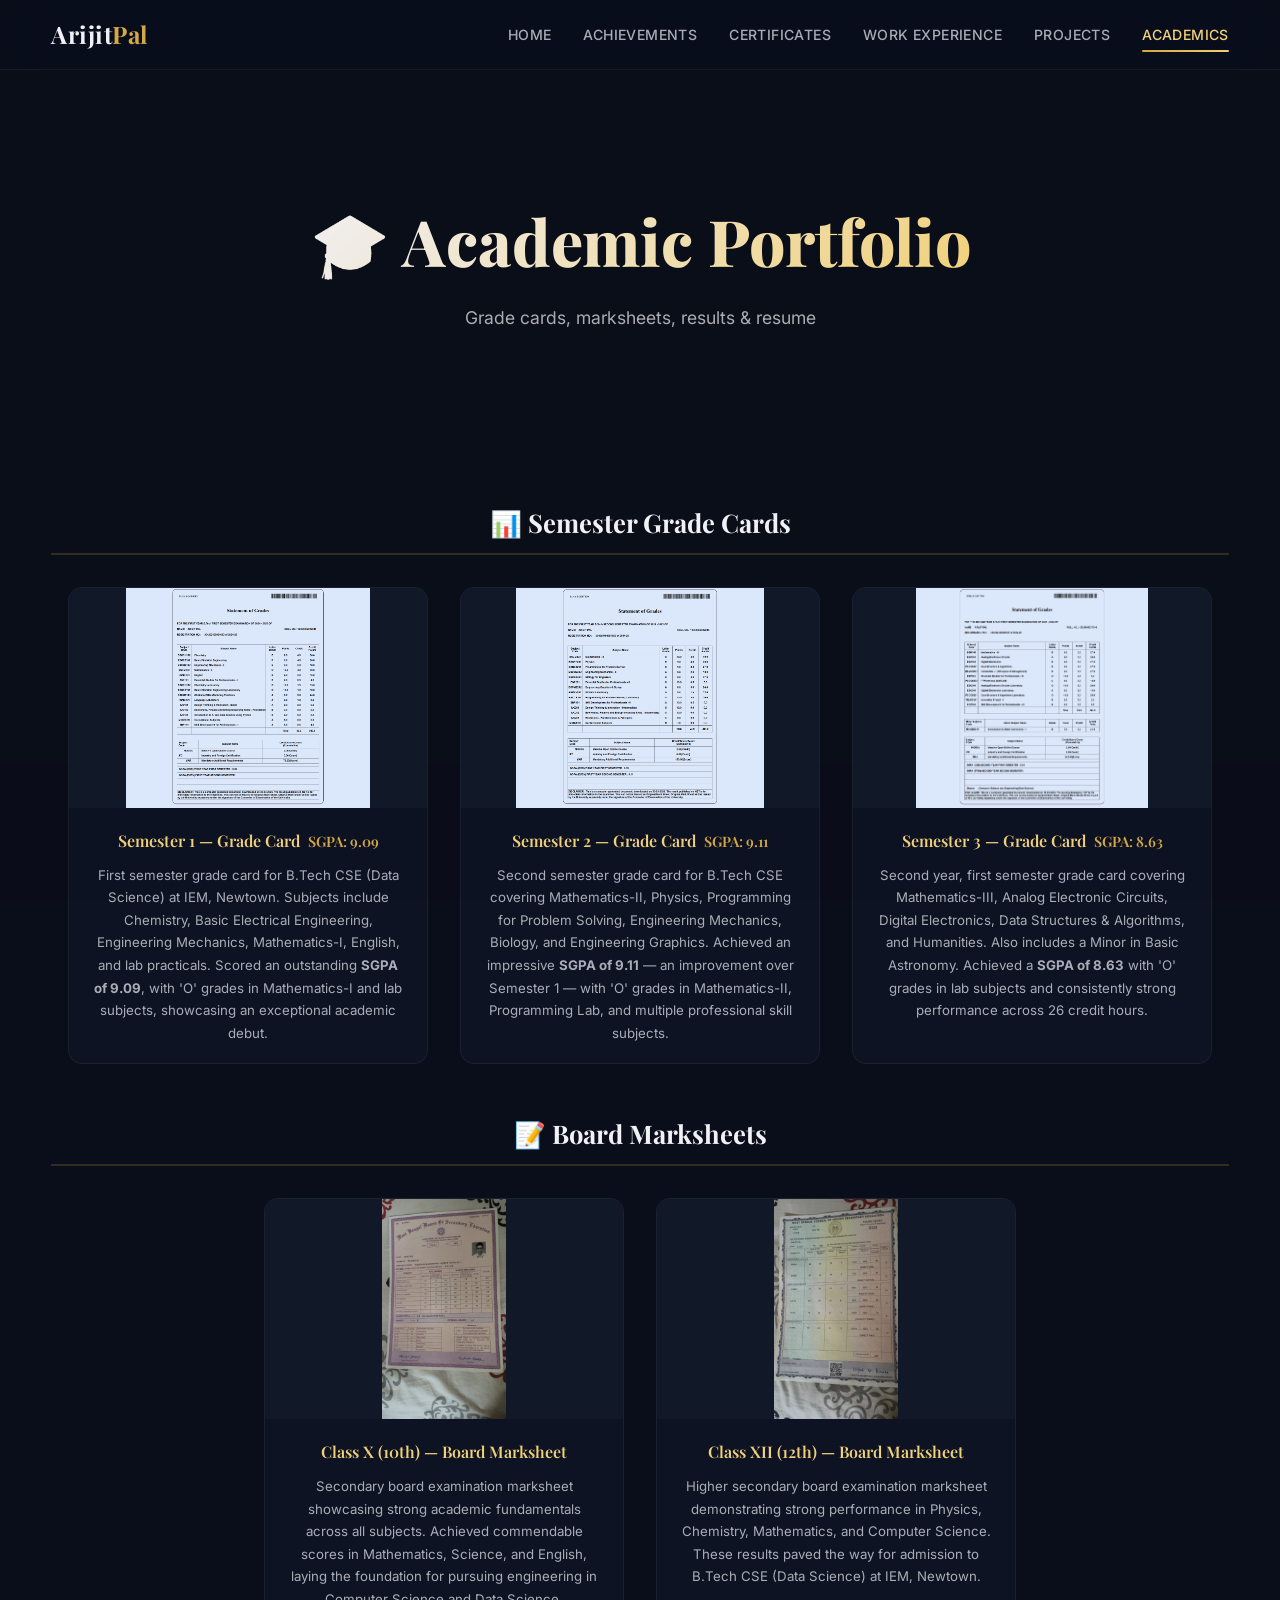
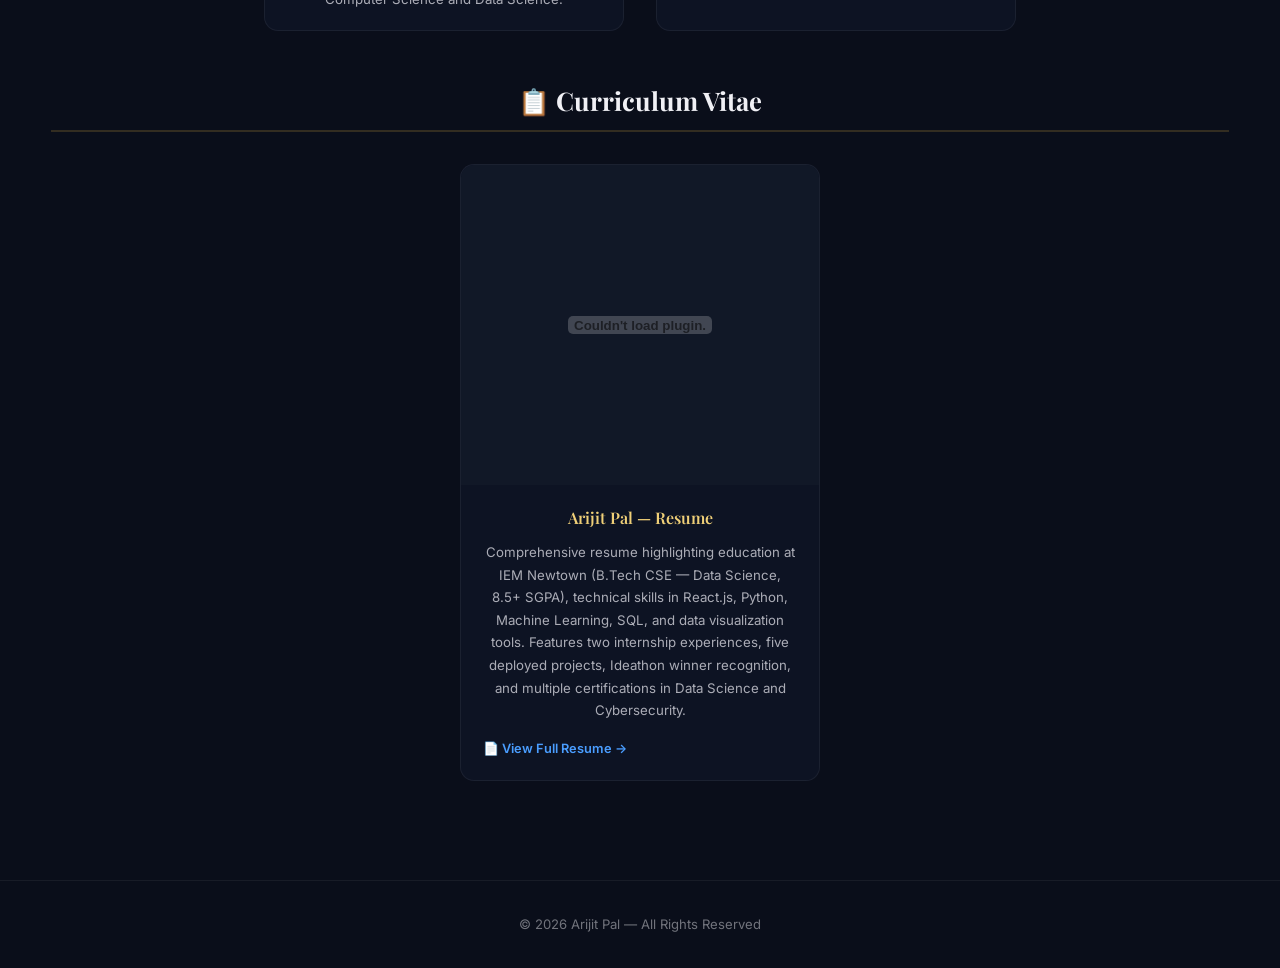
==== commit 1a12e578: "feat: Add high-tech Projects section with 5 showcase cards" ====
--- a/academic.html
+++ b/academic.html
@@ -19,6 +19,7 @@
             <a href="achievements.html" class="nav-link">Achievements</a>
             <a href="certificates.html" class="nav-link">Certificates</a>
             <a href="workexperience.html" class="nav-link">Work Experience</a>
+            <a href="projects.html" class="nav-link">Projects</a>
             <a href="academic.html" class="nav-link active">Academics</a>
         </div>
         <button class="nav-toggle" id="navToggle" aria-label="Toggle menu">
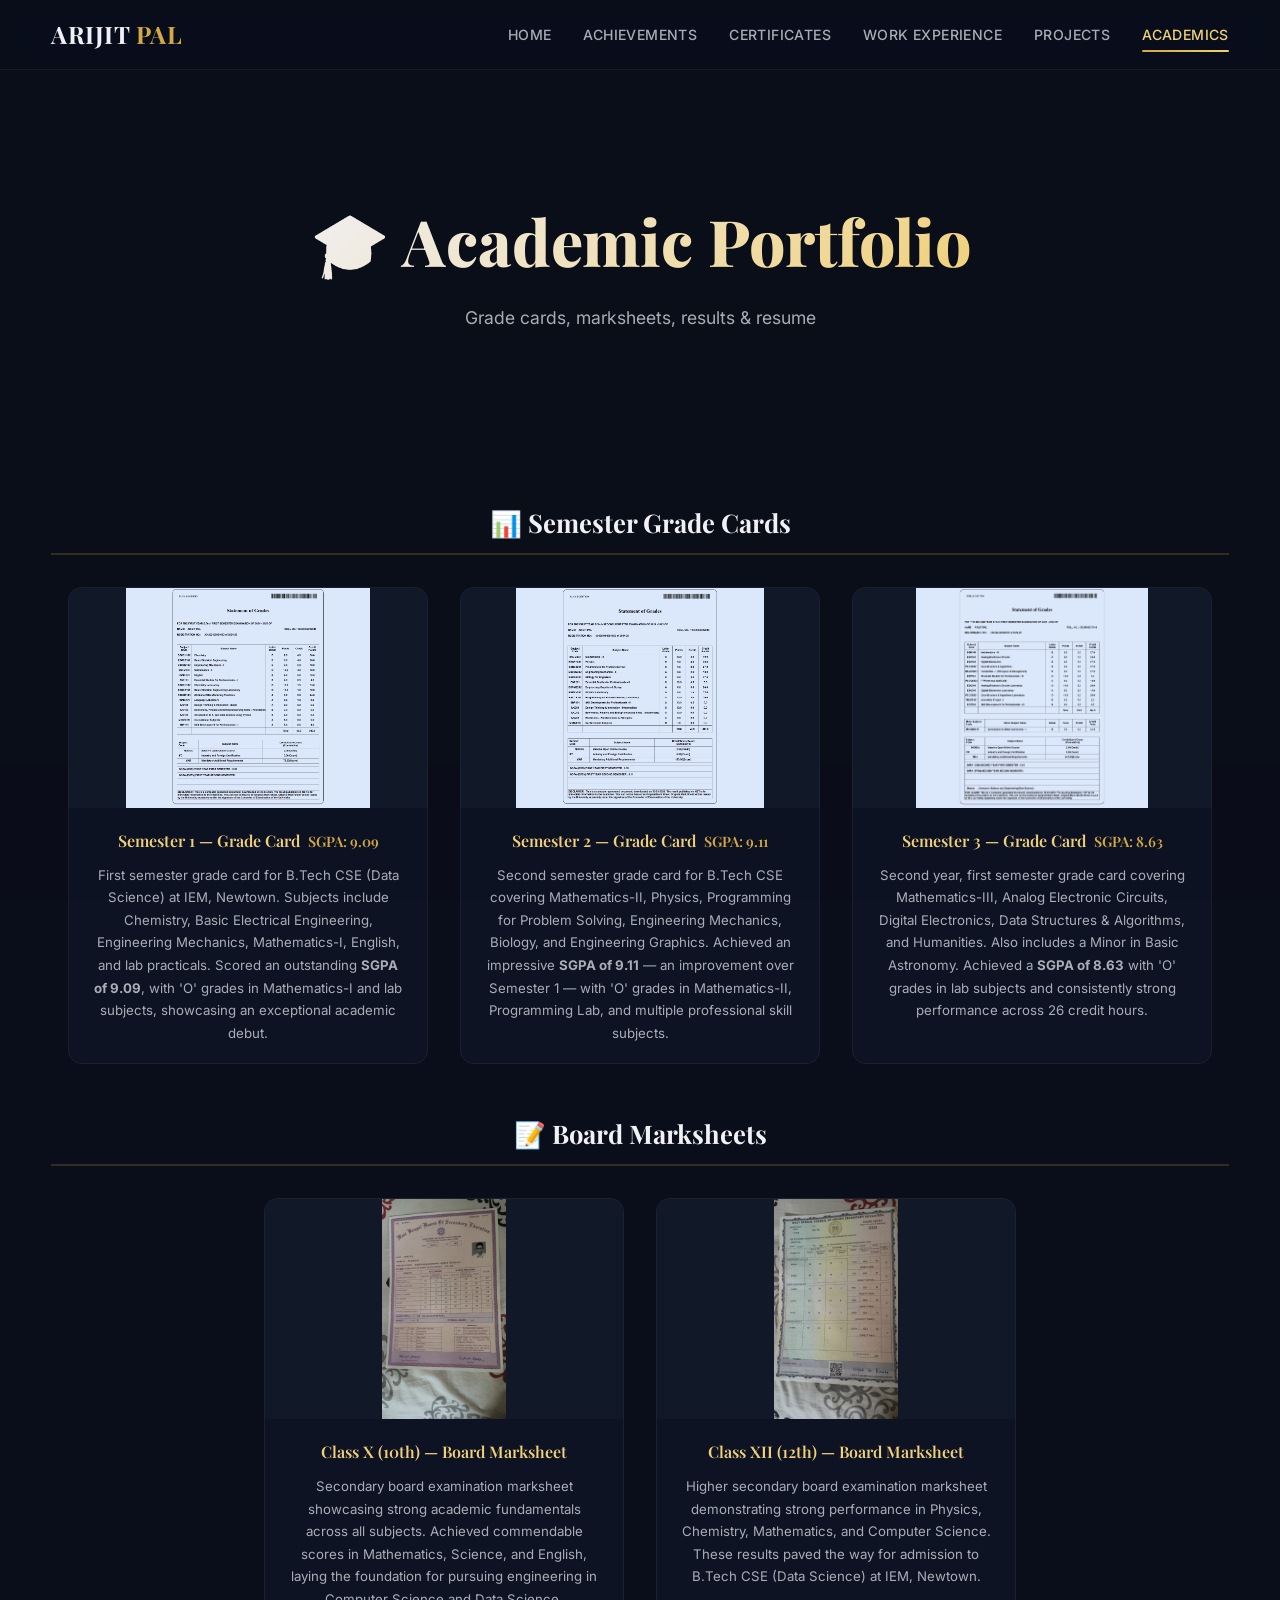
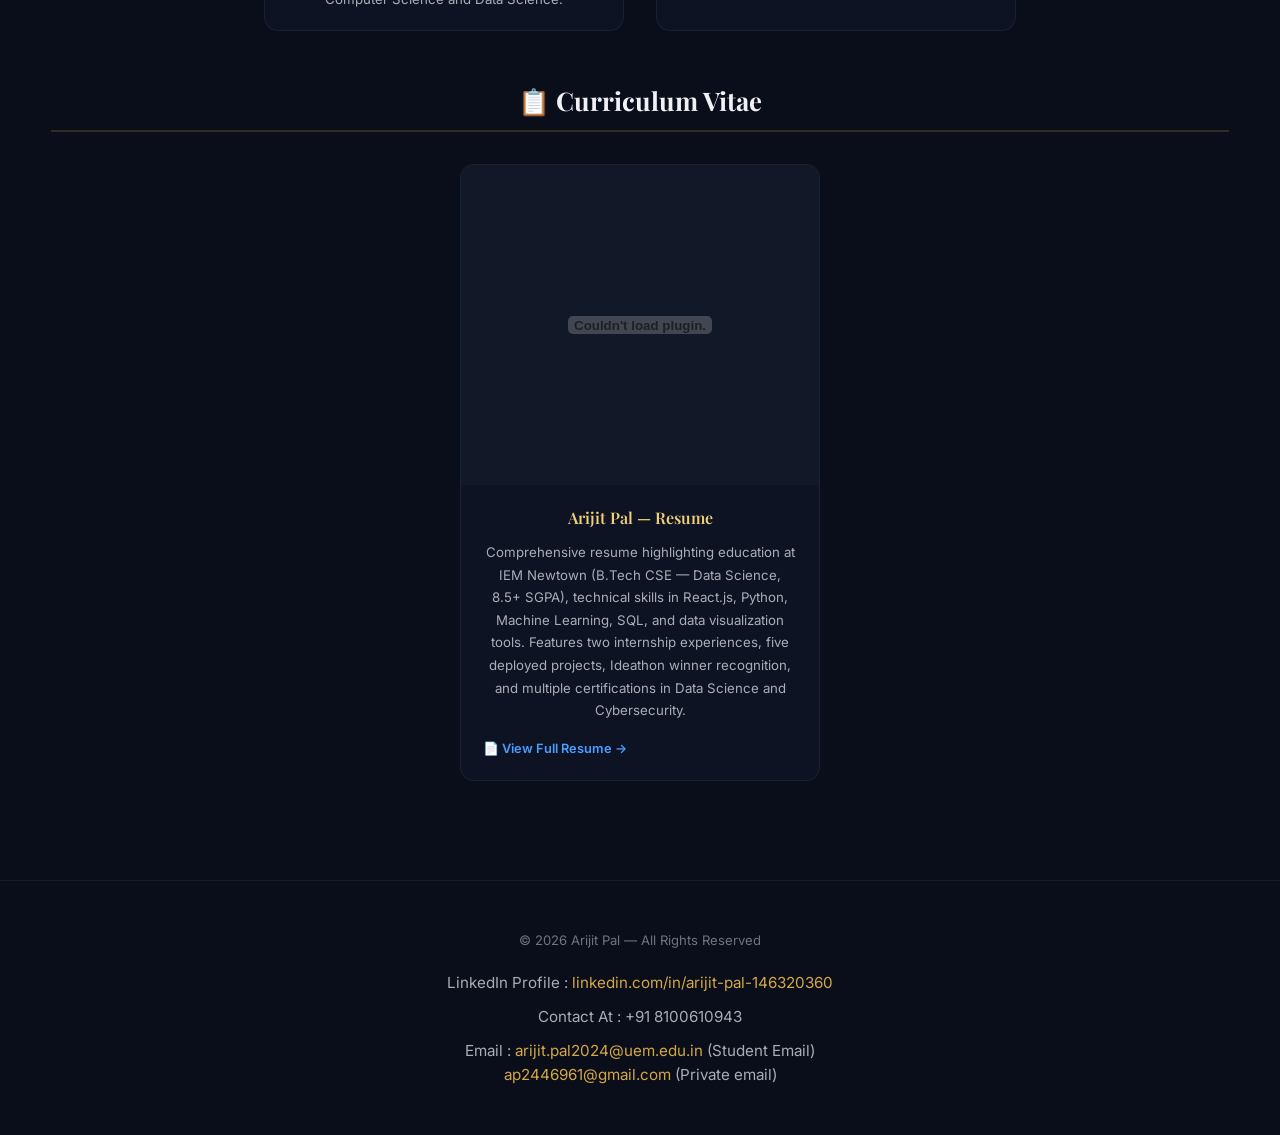
==== commit a9be10c6: "Update logo and footer contact info" ====
--- a/academic.html
+++ b/academic.html
@@ -13,7 +13,7 @@
 
     <!-- NAVBAR -->
     <nav class="navbar" id="navbar">
-        <a href="index.html" class="nav-logo">Arijit<span>Pal</span></a>
+        <a href="index.html" class="nav-logo">ARIJIT <span>PAL</span></a>
         <div class="nav-links">
             <a href="index.html" class="nav-link">Home</a>
             <a href="achievements.html" class="nav-link">Achievements</a>
@@ -145,9 +145,17 @@
 
     </div>
 
-    <!-- FOOTER -->
+        <!-- FOOTER -->
     <footer class="footer">
-        <p>&copy; 2026 Arijit Pal — All Rights Reserved</p>
+        <div class="footer-container">
+            <p>&copy; 2026 Arijit Pal — All Rights Reserved</p>
+            <div class="footer-contact">
+                <p>LinkedIn Profile : <a href="https://linkedin.com/in/arijit-pal-146320360" target="_blank" rel="noopener noreferrer">linkedin.com/in/arijit-pal-146320360</a></p>
+                <p>Contact At : +91 8100610943</p>
+                <p>Email : <a href="mailto:arijit.pal2024@uem.edu.in">arijit.pal2024@uem.edu.in</a> (Student Email)<br>
+                <a href="mailto:ap2446961@gmail.com">ap2446961@gmail.com</a> (Private email)</p>
+            </div>
+        </div>
     </footer>
 
     <script src="main.js"></script>
--- a/styles.css
+++ b/styles.css
@@ -1264,3 +1264,37 @@
 .academic-section .pdf-grid { display: flex; flex-wrap: wrap; justify-content: center; gap: 2rem; margin-left: auto; margin-right: auto; max-width: 1200px; }
 .academic-section .pdf-card { flex: 0 1 360px; text-align: left; }
 .academic-section .pdf-info h3, .academic-section .pdf-info p { text-align: center; }
+
+/* ===================================
+   FOOTER UPDATE
+   =================================== */
+.footer-container {
+    max-width: 800px;
+    margin: 0 auto;
+    display: flex;
+    flex-direction: column;
+    gap: 1.2rem;
+    padding: 1rem 0;
+}
+
+.footer-contact {
+    display: flex;
+    flex-direction: column;
+    gap: 0.6rem;
+    font-family: var(--font-body);
+    font-size: 0.95rem;
+    color: var(--text-secondary);
+    line-height: 1.6;
+}
+
+.footer-contact a {
+    color: var(--accent-gold);
+    text-decoration: none;
+    transition: color 0.3s ease;
+}
+
+.footer-contact a:hover {
+    color: var(--accent-gold-light);
+    text-decoration: underline;
+    text-underline-offset: 4px;
+}
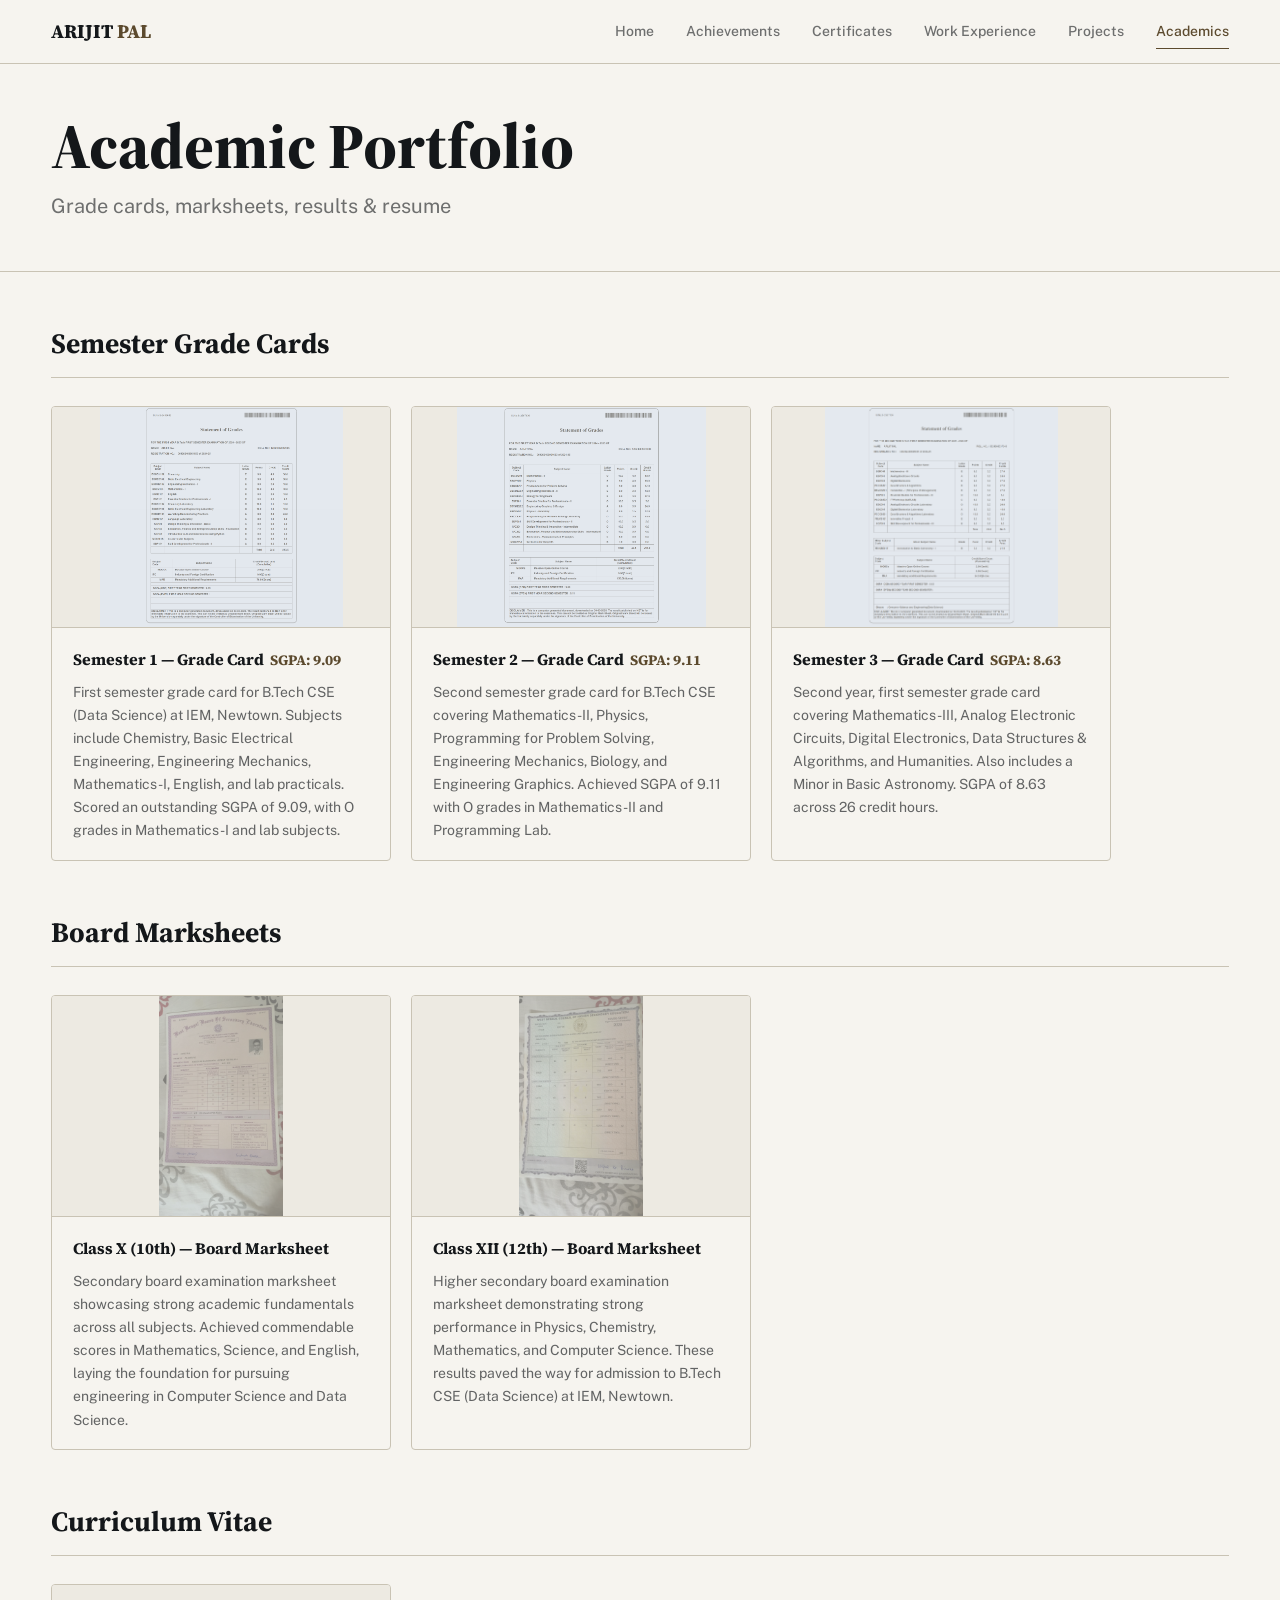
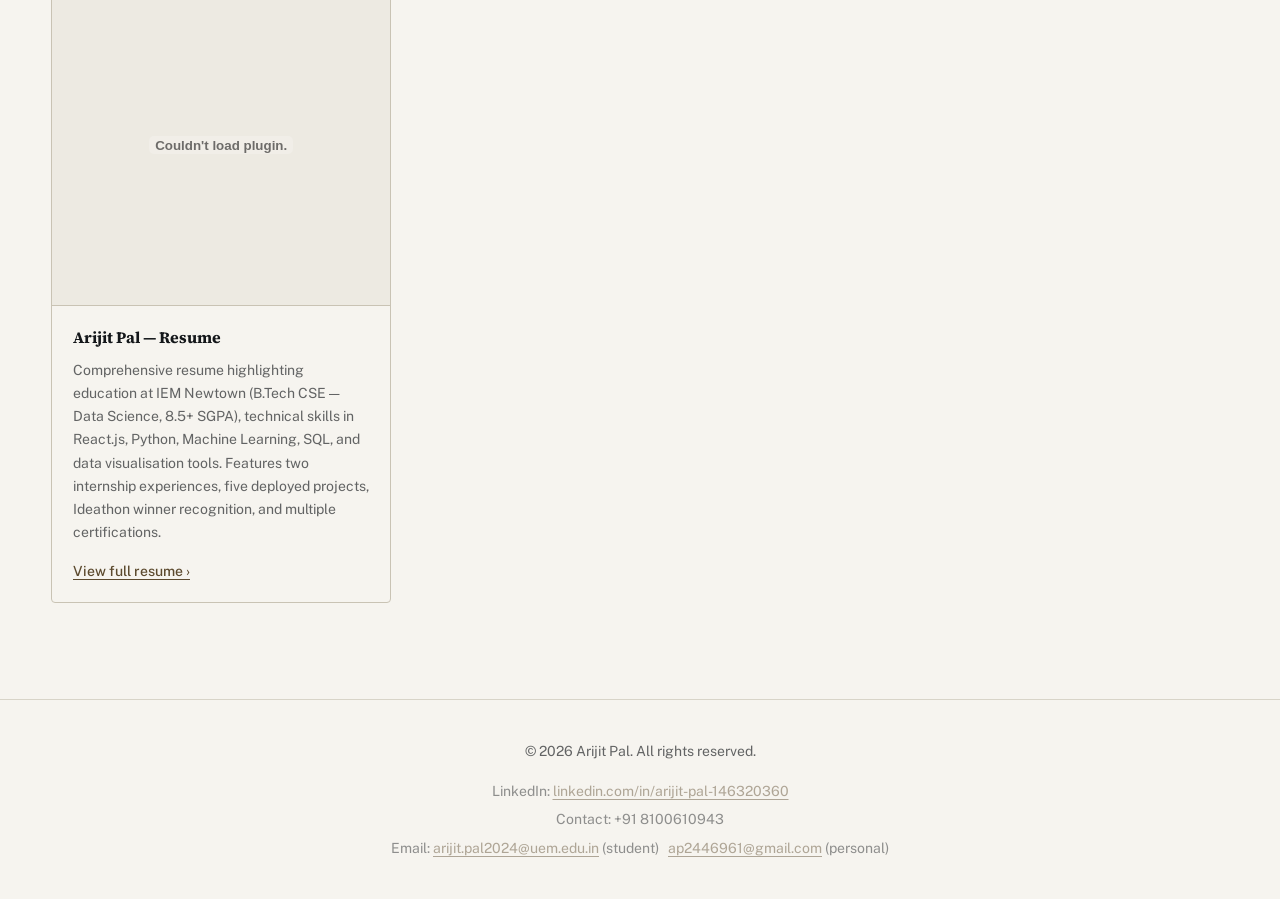
==== commit ce53b3fa: "UI Redesign: Apply minimalist design system and remove background videos" ====
--- a/academic.html
+++ b/academic.html
@@ -6,7 +6,7 @@
     <title>Academic Portfolio — Arijit Pal</title>
     <meta name="description" content="Academic records, marksheets, grade cards, and CV of Arijit Pal.">
     <link rel="preconnect" href="https://fonts.googleapis.com">
-    <link href="https://fonts.googleapis.com/css2?family=Playfair+Display:wght@400;600;700;800&family=Inter:wght@300;400;500;600;700&display=swap" rel="stylesheet">
+    <link href="https://fonts.googleapis.com/css2?family=Source+Serif+4:ital,wght@0,600;0,700;0,800;1,600&family=Public+Sans:wght@300;400;500;600&display=swap" rel="stylesheet">
     <link rel="stylesheet" href="styles.css">
 </head>
 <body>
@@ -27,18 +27,10 @@
         </button>
     </nav>
 
-    <!-- VIDEO BACKGROUND -->
-    <div class="video-bg-page">
-        <video autoplay muted loop playsinline>
-            <source src="DETAILS, MARKSHEET, RESULT, CV/Screen Recording 2026-04-04 204209.mp4" type="video/mp4">
-        </video>
-        <div class="video-overlay"></div>
-    </div>
-
     <!-- PAGE HERO -->
     <section class="page-hero">
         <div class="page-hero-content" data-animate="fade-up">
-            <h1>🎓 Academic Portfolio</h1>
+            <h1>Academic Portfolio</h1>
             <p>Grade cards, marksheets, results &amp; resume</p>
         </div>
     </section>
@@ -48,42 +40,42 @@
 
         <!-- SECTION 1: Semester Grade Cards (RESULT) -->
         <div class="academic-group" data-animate="fade-up">
-            <h2 class="academic-group-title">📊 Semester Grade Cards</h2>
+            <h2 class="academic-group-title">Semester Grade Cards</h2>
             <div class="pdf-grid">
 
                 <div class="pdf-card">
                     <div class="pdf-preview">
                         <div class="pdf-preview-placeholder" style="position:relative;">
-                            <img src="DETAILS, MARKSHEET, RESULT, CV/Arijit Pal 12024002037046 Sem 1 gradecard.png" alt="Semester 1 Grade Card" style="width:100%;height:100%;object-fit:contain;position:absolute;inset:0;background:#111827;">
+                            <img src="DETAILS, MARKSHEET, RESULT, CV/Arijit Pal 12024002037046 Sem 1 gradecard.png" alt="Semester 1 Grade Card" style="width:100%;height:100%;object-fit:contain;position:absolute;inset:0;background:var(--paper-raised);">
                         </div>
                     </div>
                     <div class="pdf-info">
-                        <h3>Semester 1 — Grade Card &nbsp;<span style="color:var(--accent-gold);font-size:0.9em;">SGPA: 9.09</span></h3>
-                        <p>First semester grade card for B.Tech CSE (Data Science) at IEM, Newtown. Subjects include Chemistry, Basic Electrical Engineering, Engineering Mechanics, Mathematics-I, English, and lab practicals. Scored an outstanding <strong>SGPA of 9.09</strong>, with 'O' grades in Mathematics-I and lab subjects, showcasing an exceptional academic debut.</p>
+                        <h3>Semester 1 — Grade Card &nbsp;<span style="color:var(--accent);font-size:0.9em;">SGPA: 9.09</span></h3>
+                        <p>First semester grade card for B.Tech CSE (Data Science) at IEM, Newtown. Subjects include Chemistry, Basic Electrical Engineering, Engineering Mechanics, Mathematics-I, English, and lab practicals. Scored an outstanding SGPA of 9.09, with O grades in Mathematics-I and lab subjects.</p>
                     </div>
                 </div>
 
                 <div class="pdf-card">
                     <div class="pdf-preview">
                         <div class="pdf-preview-placeholder" style="position:relative;">
-                            <img src="DETAILS, MARKSHEET, RESULT, CV/Arijit Pal 12024002037046 sem 2 gradecard.png" alt="Semester 2 Grade Card" style="width:100%;height:100%;object-fit:contain;position:absolute;inset:0;background:#111827;">
+                            <img src="DETAILS, MARKSHEET, RESULT, CV/Arijit Pal 12024002037046 sem 2 gradecard.png" alt="Semester 2 Grade Card" style="width:100%;height:100%;object-fit:contain;position:absolute;inset:0;background:var(--paper-raised);">
                         </div>
                     </div>
                     <div class="pdf-info">
-                        <h3>Semester 2 — Grade Card &nbsp;<span style="color:var(--accent-gold);font-size:0.9em;">SGPA: 9.11</span></h3>
-                        <p>Second semester grade card for B.Tech CSE covering Mathematics-II, Physics, Programming for Problem Solving, Engineering Mechanics, Biology, and Engineering Graphics. Achieved an impressive <strong>SGPA of 9.11</strong> — an improvement over Semester 1 — with 'O' grades in Mathematics-II, Programming Lab, and multiple professional skill subjects.</p>
+                        <h3>Semester 2 — Grade Card &nbsp;<span style="color:var(--accent);font-size:0.9em;">SGPA: 9.11</span></h3>
+                        <p>Second semester grade card for B.Tech CSE covering Mathematics-II, Physics, Programming for Problem Solving, Engineering Mechanics, Biology, and Engineering Graphics. Achieved SGPA of 9.11 with O grades in Mathematics-II and Programming Lab.</p>
                     </div>
                 </div>
 
                 <div class="pdf-card">
                     <div class="pdf-preview">
                         <div class="pdf-preview-placeholder" style="position:relative;">
-                            <img src="DETAILS, MARKSHEET, RESULT, CV/Arijit Pal 12024002037046 sem 3 gradecard.png" alt="Semester 3 Grade Card" style="width:100%;height:100%;object-fit:contain;position:absolute;inset:0;background:#111827;">
+                            <img src="DETAILS, MARKSHEET, RESULT, CV/Arijit Pal 12024002037046 sem 3 gradecard.png" alt="Semester 3 Grade Card" style="width:100%;height:100%;object-fit:contain;position:absolute;inset:0;background:var(--paper-raised);">
                         </div>
                     </div>
                     <div class="pdf-info">
-                        <h3>Semester 3 — Grade Card &nbsp;<span style="color:var(--accent-gold);font-size:0.9em;">SGPA: 8.63</span></h3>
-                        <p>Second year, first semester grade card covering Mathematics-III, Analog Electronic Circuits, Digital Electronics, Data Structures & Algorithms, and Humanities. Also includes a Minor in Basic Astronomy. Achieved a <strong>SGPA of 8.63</strong> with 'O' grades in lab subjects and consistently strong performance across 26 credit hours.</p>
+                        <h3>Semester 3 — Grade Card &nbsp;<span style="color:var(--accent);font-size:0.9em;">SGPA: 8.63</span></h3>
+                        <p>Second year, first semester grade card covering Mathematics-III, Analog Electronic Circuits, Digital Electronics, Data Structures &amp; Algorithms, and Humanities. Also includes a Minor in Basic Astronomy. SGPA of 8.63 across 26 credit hours.</p>
                     </div>
                 </div>
 
@@ -92,13 +84,13 @@
 
         <!-- SECTION 2: Board Marksheets (MARKSHEET) -->
         <div class="academic-group" data-animate="fade-up">
-            <h2 class="academic-group-title">📝 Board Marksheets</h2>
+            <h2 class="academic-group-title">Board Marksheets</h2>
             <div class="pdf-grid">
 
                 <div class="pdf-card">
                     <div class="pdf-preview">
                         <div class="pdf-preview-placeholder" style="position:relative;">
-                            <img src="DETAILS, MARKSHEET, RESULT, CV/Arijit Pal_12024002037046_X Marksheet.jpeg" alt="Class X Marksheet" style="width:100%;height:100%;object-fit:contain;position:absolute;inset:0;background:#111827;">
+                            <img src="DETAILS, MARKSHEET, RESULT, CV/Arijit Pal_12024002037046_X Marksheet.jpeg" alt="Class X Marksheet" style="width:100%;height:100%;object-fit:contain;position:absolute;inset:0;background:var(--paper-raised);">
                         </div>
                     </div>
                     <div class="pdf-info">
@@ -110,7 +102,7 @@
                 <div class="pdf-card">
                     <div class="pdf-preview">
                         <div class="pdf-preview-placeholder" style="position:relative;">
-                            <img src="DETAILS, MARKSHEET, RESULT, CV/Arijit Pal_12024002037046_XII Marksheet.jpeg" alt="Class XII Marksheet" style="width:100%;height:100%;object-fit:contain;position:absolute;inset:0;background:#111827;">
+                            <img src="DETAILS, MARKSHEET, RESULT, CV/Arijit Pal_12024002037046_XII Marksheet.jpeg" alt="Class XII Marksheet" style="width:100%;height:100%;object-fit:contain;position:absolute;inset:0;background:var(--paper-raised);">
                         </div>
                     </div>
                     <div class="pdf-info">
@@ -124,7 +116,7 @@
 
         <!-- SECTION 3: Resume / CV -->
         <div class="academic-group" data-animate="fade-up">
-            <h2 class="academic-group-title">📋 Curriculum Vitae</h2>
+            <h2 class="academic-group-title">Curriculum Vitae</h2>
             <div class="pdf-grid">
 
                 <div class="pdf-card" style="max-width: 500px;">
@@ -133,9 +125,9 @@
                     </div>
                     <div class="pdf-info">
                         <h3>Arijit Pal — Resume</h3>
-                        <p>Comprehensive resume highlighting education at IEM Newtown (B.Tech CSE — Data Science, 8.5+ SGPA), technical skills in React.js, Python, Machine Learning, SQL, and data visualization tools. Features two internship experiences, five deployed projects, Ideathon winner recognition, and multiple certifications in Data Science and Cybersecurity.</p>
+                        <p>Comprehensive resume highlighting education at IEM Newtown (B.Tech CSE — Data Science, 8.5+ SGPA), technical skills in React.js, Python, Machine Learning, SQL, and data visualisation tools. Features two internship experiences, five deployed projects, Ideathon winner recognition, and multiple certifications.</p>
                         <a href="DETAILS, MARKSHEET, RESULT, CV/Arijit_Pal_resume_mainnnn.pdf" target="_blank" class="pdf-link" style="margin-top: 1rem;">
-                            📄 View Full Resume →
+                            View full resume &rsaquo;
                         </a>
                     </div>
                 </div>
@@ -145,15 +137,15 @@
 
     </div>
 
-        <!-- FOOTER -->
+    <!-- FOOTER -->
     <footer class="footer">
         <div class="footer-container">
-            <p>&copy; 2026 Arijit Pal — All Rights Reserved</p>
+            <p>&copy; 2026 Arijit Pal. All rights reserved.</p>
             <div class="footer-contact">
-                <p>LinkedIn Profile : <a href="https://linkedin.com/in/arijit-pal-146320360" target="_blank" rel="noopener noreferrer">linkedin.com/in/arijit-pal-146320360</a></p>
-                <p>Contact At : +91 8100610943</p>
-                <p>Email : <a href="mailto:arijit.pal2024@uem.edu.in">arijit.pal2024@uem.edu.in</a> (Student Email)<br>
-                <a href="mailto:ap2446961@gmail.com">ap2446961@gmail.com</a> (Private email)</p>
+                <p>LinkedIn: <a href="https://linkedin.com/in/arijit-pal-146320360" target="_blank" rel="noopener noreferrer">linkedin.com/in/arijit-pal-146320360</a></p>
+                <p>Contact: +91 8100610943</p>
+                <p>Email: <a href="mailto:arijit.pal2024@uem.edu.in">arijit.pal2024@uem.edu.in</a> (student) &nbsp;
+                <a href="mailto:ap2446961@gmail.com">ap2446961@gmail.com</a> (personal)</p>
             </div>
         </div>
     </footer>
--- a/styles.css
+++ b/styles.css
@@ -1,42 +1,31 @@
 /* ===================================
-   GLOBAL DESIGN SYSTEM
-   =================================== */
+   DESIGN SYSTEM — BONE / INK / BRONZE
+   =================================== */
+@import url('https://fonts.googleapis.com/css2?family=Source+Serif+4:ital,wght@0,600;0,700;0,800;1,600&family=Public+Sans:wght@300;400;500;600&display=swap');
+
 :root {
-    --bg-primary: #0a0e1a;
-    --bg-secondary: #0f1526;
-    --bg-card: rgba(15, 21, 38, 0.85);
-    --bg-card-hover: rgba(25, 35, 60, 0.95);
-    --bg-glass: rgba(255, 255, 255, 0.04);
-    --bg-glass-hover: rgba(255, 255, 255, 0.08);
-
-    --accent-gold: #d4a843;
-    --accent-gold-light: #f0d078;
-    --accent-blue: #4a9eff;
-    --accent-blue-dark: #2d6bc4;
-    --accent-cyan: #36d6e7;
-
-    --text-primary: #f0f0f5;
-    --text-secondary: rgba(240, 240, 245, 0.7);
-    --text-muted: rgba(240, 240, 245, 0.45);
-
-    --border-subtle: rgba(255, 255, 255, 0.06);
-    --border-accent: rgba(212, 168, 67, 0.3);
-
-    --font-display: 'Playfair Display', Georgia, serif;
-    --font-body: 'Inter', -apple-system, BlinkMacSystemFont, sans-serif;
-
-    --radius-sm: 8px;
-    --radius-md: 14px;
-    --radius-lg: 22px;
-    --radius-xl: 32px;
-
-    --shadow-card: 0 8px 32px rgba(0, 0, 0, 0.4);
-    --shadow-glow: 0 0 40px rgba(212, 168, 67, 0.15);
-    --shadow-hover: 0 12px 48px rgba(0, 0, 0, 0.6);
-
-    --transition-fast: 0.2s cubic-bezier(0.4, 0, 0.2, 1);
-    --transition-smooth: 0.4s cubic-bezier(0.4, 0, 0.2, 1);
-    --transition-slow: 0.6s cubic-bezier(0.22, 1, 0.36, 1);
+    --ink:          #14171A;
+    --paper:        #F6F4EF;
+    --paper-raised: #EDEAE2;
+    --line:         #C9C3B4;
+    --accent:       #5C4A2E;
+
+    --font-display: 'Source Serif 4', Georgia, serif;
+    --font-body:    'Public Sans', system-ui, sans-serif;
+
+    /* Type scale: 14 / 16 / 20 / 28 / 44 / 64px */
+    --text-sm:   0.875rem;  /* 14px */
+    --text-base: 1rem;      /* 16px */
+    --text-md:   1.25rem;   /* 20px */
+    --text-lg:   1.75rem;   /* 28px */
+    --text-xl:   2.75rem;   /* 44px */
+    --text-2xl:  4rem;      /* 64px */
+
+    --radius-sm: 2px;
+    --radius-md: 4px;
+
+    --transition-fast:   0.18s ease;
+    --transition-smooth: 0.32s ease;
 }
 
 *, *::before, *::after {
@@ -52,8 +41,8 @@
 
 body {
     font-family: var(--font-body);
-    background: var(--bg-primary);
-    color: var(--text-primary);
+    background: var(--paper);
+    color: var(--ink);
     line-height: 1.7;
     overflow-x: hidden;
     -webkit-font-smoothing: antialiased;
@@ -83,27 +72,25 @@
     align-items: center;
     justify-content: space-between;
     padding: 0 clamp(1.5rem, 4vw, 4rem);
-    height: 70px;
-    background: rgba(10, 14, 26, 0.6);
-    backdrop-filter: blur(20px) saturate(1.6);
-    -webkit-backdrop-filter: blur(20px) saturate(1.6);
-    border-bottom: 1px solid var(--border-subtle);
-    transition: background var(--transition-fast);
+    height: 64px;
+    background: var(--paper);
+    border-bottom: 1px solid var(--line);
+    transition: border-color var(--transition-fast);
 }
 
 .navbar.scrolled {
-    background: rgba(10, 14, 26, 0.92);
+    border-bottom-color: var(--ink);
 }
 
 .nav-logo {
     font-family: var(--font-display);
-    font-size: 1.5rem;
-    font-weight: 700;
-    letter-spacing: 0.5px;
-    color: var(--text-primary);
+    font-size: 1.2rem;
+    font-weight: 800;
+    letter-spacing: 0;
+    color: var(--ink);
 }
 .nav-logo span {
-    color: var(--accent-gold);
+    color: var(--accent);
 }
 
 .nav-links {
@@ -112,14 +99,14 @@
 }
 
 .nav-link {
-    font-size: 0.88rem;
+    font-family: var(--font-body);
+    font-size: var(--text-sm);
     font-weight: 500;
-    letter-spacing: 0.4px;
-    text-transform: uppercase;
-    color: var(--text-secondary);
+    color: var(--ink);
+    opacity: 0.6;
     position: relative;
     padding: 0.25rem 0;
-    transition: color var(--transition-fast);
+    transition: opacity var(--transition-fast);
 }
 .nav-link::after {
     content: '';
@@ -127,14 +114,16 @@
     bottom: -2px;
     left: 0;
     width: 0;
-    height: 2px;
-    background: linear-gradient(90deg, var(--accent-gold), var(--accent-gold-light));
-    border-radius: 1px;
+    height: 1px;
+    background: var(--accent);
     transition: width var(--transition-smooth);
 }
-.nav-link:hover,
+.nav-link:hover {
+    opacity: 1;
+}
 .nav-link.active {
-    color: var(--accent-gold-light);
+    opacity: 1;
+    color: var(--accent);
 }
 .nav-link:hover::after,
 .nav-link.active::after {
@@ -151,10 +140,9 @@
     padding: 4px;
 }
 .nav-toggle span {
-    width: 24px;
-    height: 2px;
-    background: var(--text-primary);
-    border-radius: 2px;
+    width: 22px;
+    height: 1px;
+    background: var(--ink);
     transition: var(--transition-fast);
 }
 
@@ -166,202 +154,213 @@
     min-height: 100vh;
     display: flex;
     align-items: center;
-    justify-content: center;
-    overflow: hidden;
-}
-
-.hero-video-bg {
-    position: absolute;
-    inset: 0;
-    width: 100%;
-    height: 100%;
-    object-fit: cover;
-    z-index: 0;
-}
-
-.hero-overlay {
-    position: absolute;
-    inset: 0;
-    background: linear-gradient(
-        135deg,
-        rgba(6, 9, 16, 0.96) 0%,
-        rgba(6, 9, 16, 0.75) 50%,
-        rgba(6, 9, 16, 0.96) 100%
-    );
-    backdrop-filter: blur(8px);
-    -webkit-backdrop-filter: blur(8px);
+    justify-content: flex-start;
+    background: var(--paper);
+    padding-top: 64px;
+}
+
+/* Video elements removed — these rules kept empty for safety */
+.hero-video-bg { display: none; }
+.hero-overlay   { display: none; }
+
+.hero-content {
+    position: relative;
     z-index: 1;
-}
-
-.hero-content {
-    position: relative;
-    z-index: 2;
     display: grid;
-    grid-template-columns: 1fr 340px;
-    gap: clamp(2rem, 4vw, 4rem);
+    grid-template-columns: 1fr 320px;
+    gap: clamp(2rem, 4vw, 5rem);
     max-width: 1400px;
     width: 96%;
-    padding-top: 100px;
-    padding-bottom: 40px;
+    margin: 0 auto;
+    padding: clamp(3rem, 6vw, 6rem) 0 clamp(2rem, 4vw, 4rem);
+    align-items: start;
+}
+
+.hero-main {
+    display: flex;
+    align-items: flex-start;
+    gap: clamp(2rem, 4vw, 4rem);
+}
+
+/* ===================================
+   HERO PHOTO
+   =================================== */
+.hero-photo-wrap {
+    position: relative;
+    flex-shrink: 0;
+}
+.hero-photo-glow { display: none; }
+
+.hero-photo {
+    width: clamp(160px, 18vw, 260px);
+    height: clamp(160px, 18vw, 260px);
+    border-radius: 2px;
+    object-fit: cover;
+    border: 1px solid var(--line);
+}
+
+.hero-text {
+    flex: 1;
+}
+
+.hero-name {
+    font-family: var(--font-display);
+    font-size: clamp(var(--text-xl), 5vw, var(--text-2xl));
+    font-weight: 800;
+    color: var(--ink);
+    line-height: 1.05;
+    letter-spacing: -0.5px;
+}
+
+.hero-title {
+    font-family: var(--font-body);
+    font-size: var(--text-base);
+    font-weight: 400;
+    color: var(--accent);
+    margin-top: 0.5rem;
+    letter-spacing: 0;
+}
+
+.hero-divider {
+    width: 48px;
+    height: 1px;
+    background: var(--line);
+    margin: 1.5rem 0;
+}
+
+.hero-bio {
+    font-size: var(--text-base);
+    color: var(--ink);
+    opacity: 0.75;
+    line-height: 1.75;
+    max-width: 56ch;
+}
+.hero-bio strong {
+    color: var(--ink);
+    opacity: 1;
+    font-weight: 600;
+}
+
+.hero-stats {
+    display: flex;
+    gap: 3rem;
+    margin-top: 2.5rem;
+    padding-top: 1.5rem;
+    border-top: 1px solid var(--line);
+}
+.stat-item {
+    text-align: left;
+}
+.stat-number {
+    display: block;
+    font-family: var(--font-display);
+    font-size: var(--text-lg);
+    font-weight: 700;
+    color: var(--ink);
+    line-height: 1;
+}
+.stat-label {
+    font-size: var(--text-sm);
+    color: var(--ink);
+    opacity: 0.5;
+    margin-top: 0.3rem;
+    font-weight: 400;
+}
+
+/* ===================================
+   HERO SIDEBAR — Info Panel
+   =================================== */
+.hero-sidebar {
+    position: relative;
+    background: var(--paper-raised);
+    border: 1px solid var(--line);
+    border-radius: var(--radius-md);
+    color: var(--ink);
+    font-size: var(--text-sm);
+    max-height: 80vh;
+    display: flex;
+    flex-direction: column;
+    overflow: hidden;
+    /* no glow, no blur, no box-shadow */
+}
+
+/* Remove old cyberpunk elements */
+.sidebar-glow         { display: none; }
+.sidebar-progress-bar { display: none; }
+
+.sidebar-header {
+    display: flex;
     align-items: center;
-}
-
-.hero-main {
-    display: flex;
-    align-items: center;
-    gap: clamp(2rem, 4vw, 4rem);
-}
-
-/* ===================================
-   CYBERPUNK HUD SIDEBAR
-   =================================== */
-.hero-sidebar {
-    position: relative;
-    background: rgba(8, 12, 22, 0.85);
-    backdrop-filter: blur(20px);
-    -webkit-backdrop-filter: blur(20px);
-    border: 1px solid rgba(54, 214, 231, 0.3);
-    border-radius: var(--radius-md);
-    color: var(--text-primary);
-    font-size: 0.88rem;
-    max-height: 80vh;
-    box-shadow: 0 0 30px rgba(0, 0, 0, 0.8), inset 0 0 40px rgba(54, 214, 231, 0.08);
-    display: flex;
-    flex-direction: column;
-    overflow: hidden; /* Content scrolls inside .sidebar-content */
-}
-
-/* Mouse spotlight glow via JS */
-.sidebar-glow {
-    position: absolute;
-    top: 0; left: 0; right: 0; bottom: 0;
-    background: radial-gradient(
-        500px circle at var(--mouse-x, -1000px) var(--mouse-y, -1000px),
-        rgba(54, 214, 231, 0.15),
-        transparent 40%
-    );
-    z-index: 0;
-    pointer-events: none;
-    transition: background 0.1s;
-}
-
-/* Moving scanline */
-.hero-sidebar::after {
-    content: '';
-    position: absolute;
-    top: 0; left: 0;
-    width: 100%;
-    height: 15px;
-    background: linear-gradient(to bottom, rgba(54, 214, 231, 0.2), transparent);
-    animation: scanline 8s linear infinite;
-    pointer-events: none;
-    z-index: 10;
-}
-@keyframes scanline {
-    0% { transform: translateY(-15px); opacity: 0; }
-    5% { opacity: 1; }
-    40% { opacity: 1; }
-    50% { transform: translateY(100vh); opacity: 0; }
-    100% { transform: translateY(100vh); opacity: 0; }
-}
-
-/* Scroll progress indicator */
-.sidebar-progress-bar {
-    position: absolute;
-    left: 0;
-    top: 0;
-    width: 3px;
-    height: calc(100% * var(--scroll-progress, 0));
-    background: var(--accent-cyan);
-    box-shadow: 0 0 15px var(--accent-cyan);
-    z-index: 5;
-    transition: height 0.1s ease-out;
-}
-
-/* HUD Header inside sidebar */
-.sidebar-header {
-    display: flex;
-    justify-content: center;
-    align-items: center;
-    padding: 1.2rem 1.5rem;
-    background: rgba(54, 214, 231, 0.05);
-    border-bottom: 1px solid rgba(54, 214, 231, 0.3);
-    position: relative;
-    z-index: 2;
+    padding: 1rem 1.25rem;
+    background: var(--paper);
+    border-bottom: 1px solid var(--line);
 }
 .sidebar-title {
     font-family: var(--font-display);
-    font-size: 1.2rem;
+    font-size: 1rem;
     font-weight: 700;
-    color: var(--accent-gold-light);
-    letter-spacing: 1.5px;
-    text-transform: uppercase;
-}
-
-/* Scrollable Content */
+    color: var(--ink);
+    letter-spacing: 0;
+    text-transform: none;
+}
+
 .sidebar-content {
-    padding: 1.5rem;
+    padding: 1.25rem;
     overflow-y: auto;
-    position: relative;
-    z-index: 2;
-    flex: 1; 
+    flex: 1;
     scroll-behavior: smooth;
 }
-
 .sidebar-content::-webkit-scrollbar {
-    width: 4px;
+    width: 3px;
 }
 .sidebar-content::-webkit-scrollbar-thumb {
-    background: rgba(54, 214, 231, 0.5);
-    border-radius: 2px;
+    background: var(--line);
 }
 .sidebar-content::-webkit-scrollbar-track {
     background: transparent;
 }
 
-/* Sections */
 .sidebar-section {
     position: relative;
-    padding: 1rem 0 1rem 1rem;
-    margin-bottom: 1.5rem;
-    border-left: 2px solid rgba(255, 255, 255, 0.1);
-    transition: all 0.4s cubic-bezier(0.175, 0.885, 0.32, 1.275);
-}
+    padding: 0 0 1rem 0;
+    margin-bottom: 1.25rem;
+    border-bottom: 1px solid var(--line);
+    transition: none;
+}
+.sidebar-section:last-child {
+    border-bottom: none;
+    margin-bottom: 0;
+    padding-bottom: 0;
+}
+/* Remove old hover transform */
 .sidebar-section:hover {
-    border-left-color: var(--accent-cyan);
-    background: linear-gradient(90deg, rgba(54, 214, 231, 0.05), transparent);
-    transform: translateX(6px);
-}
+    border-left-color: unset;
+    background: unset;
+    transform: none;
+}
+
 .sidebar-section h3 {
-    font-family: 'Courier New', Courier, monospace;
-    font-size: 0.95rem;
-    font-weight: 700;
-    color: var(--accent-cyan);
+    font-family: var(--font-body);
+    font-size: var(--text-sm);
+    font-weight: 600;
+    color: var(--accent);
     text-transform: uppercase;
-    margin-bottom: 1rem;
-    letter-spacing: 2px;
-    display: inline-block;
-}
-.sidebar-section h3::before {
-    content: '[ ';
-    color: rgba(255, 255, 255, 0.3);
-}
-.sidebar-section h3::after {
-    content: ' ]';
-    color: rgba(255, 255, 255, 0.3);
-}
-
-/* Scroll Reveal animation for items */
+    letter-spacing: 0.08em;
+    margin-bottom: 0.75rem;
+}
+/* Remove old bracket decoration */
+.sidebar-section h3::before { content: ''; }
+.sidebar-section h3::after  { content: ''; }
+
 .cyber-reveal {
-    opacity: 0;
-    transform: translateY(20px);
+    opacity: 1;
+    transform: none;
 }
 .cyber-reveal.visible {
     opacity: 1;
-    transform: translateY(0);
-}
-
-/* Items */
+    transform: none;
+}
+
 .sidebar-section ul {
     list-style: none;
     margin: 0;
@@ -369,150 +368,55 @@
 }
 .sidebar-section ul li {
     display: flex;
-    gap: 0.8rem;
-    margin-bottom: 0.6rem;
-    color: var(--text-secondary);
+    gap: 0;
+    margin-bottom: 0.4rem;
+    color: var(--ink);
+    opacity: 0.7;
     line-height: 1.5;
-}
-.sidebar-bullet {
-    color: var(--accent-cyan);
-    font-family: monospace;
-}
+    font-size: var(--text-sm);
+}
+.sidebar-bullet { display: none; }
+
 .cyber-label {
-    color: rgba(255, 255, 255, 0.9);
-    font-size: 0.8rem;
-    text-transform: uppercase;
-    letter-spacing: 1px;
+    color: var(--ink);
+    font-size: var(--text-sm);
+    font-weight: 600;
+    text-transform: none;
+    letter-spacing: 0;
     display: block;
-    margin-bottom: 0.2rem;
+    margin-bottom: 0.1rem;
+    opacity: 1;
+}
+.cyber-text {
+    color: var(--ink);
+    font-family: var(--font-body);
+    font-size: var(--text-sm);
+    opacity: 0.65;
+    margin: 0;
+}
+.cyber-link {
+    color: var(--accent);
+    font-family: var(--font-body);
+    font-size: var(--text-sm);
+    text-decoration: underline;
+    text-underline-offset: 3px;
+    border-bottom: none;
+    display: inline;
+    word-break: break-all;
+    transition: opacity var(--transition-fast);
+}
+.cyber-link:hover {
     opacity: 0.7;
-}
-.cyber-text {
-    color: var(--accent-gold-light);
-    font-family: 'Courier New', Courier, monospace;
-    font-size: 0.85rem;
-    margin: 0;
-}
-.cyber-link {
-    color: var(--accent-cyan);
-    font-family: 'Courier New', Courier, monospace;
-    font-size: 0.82rem;
-    transition: all 0.2s;
-    text-decoration: none;
-    border-bottom: 1px dashed rgba(54, 214, 231, 0.4);
-    display: inline-block;
-    word-break: break-all;
-}
-.cyber-link:hover {
-    color: #fff;
-    border-bottom-color: #fff;
-    text-shadow: 0 0 8px rgba(255, 255, 255, 0.5);
+    text-shadow: none;
+    color: var(--accent);
+    border-bottom-color: unset;
 }
 
 .sidebar-item {
-    margin-bottom: 1.2rem;
+    margin-bottom: 0.85rem;
 }
 .sidebar-item:last-child {
     margin-bottom: 0;
-}
-
-.hero-photo-wrap {
-    position: relative;
-    flex-shrink: 0;
-}
-.hero-photo-glow {
-    position: absolute;
-    inset: -20px;
-    border-radius: 50%;
-    background: radial-gradient(circle, rgba(212, 168, 67, 0.25), transparent 70%);
-    animation: glowPulse 4s ease-in-out infinite;
-    z-index: 0;
-}
-@keyframes glowPulse {
-    0%, 100% { opacity: 0.6; transform: scale(1); }
-    50% { opacity: 1; transform: scale(1.08); }
-}
-
-.hero-photo {
-    width: clamp(180px, 22vw, 300px);
-    height: clamp(180px, 22vw, 300px);
-    border-radius: 50%;
-    object-fit: cover;
-    border: 3px solid rgba(212, 168, 67, 0.4);
-    box-shadow: 0 0 60px rgba(212, 168, 67, 0.2), var(--shadow-card);
-    position: relative;
-    z-index: 1;
-    transition: transform var(--transition-smooth);
-}
-.hero-photo:hover {
-    transform: scale(1.05);
-}
-
-.hero-text {
-    flex: 1;
-}
-
-.hero-name {
-    font-family: var(--font-display);
-    font-size: clamp(2.4rem, 5vw, 4rem);
-    font-weight: 800;
-    letter-spacing: 1px;
-    background: linear-gradient(135deg, var(--text-primary), var(--accent-gold-light));
-    -webkit-background-clip: text;
-    -webkit-text-fill-color: transparent;
-    background-clip: text;
-    line-height: 1.1;
-}
-
-.hero-title {
-    font-size: clamp(1rem, 1.5vw, 1.2rem);
-    font-weight: 500;
-    color: var(--accent-gold);
-    margin-top: 0.5rem;
-    letter-spacing: 2px;
-    text-transform: uppercase;
-}
-
-.hero-divider {
-    width: 80px;
-    height: 3px;
-    background: linear-gradient(90deg, var(--accent-gold), transparent);
-    margin: 1.5rem 0;
-    border-radius: 2px;
-}
-
-.hero-bio {
-    font-size: clamp(0.9rem, 1.1vw, 1.05rem);
-    color: var(--text-secondary);
-    line-height: 1.8;
-    max-width: 600px;
-}
-.hero-bio strong {
-    color: var(--accent-gold-light);
-    font-weight: 600;
-}
-
-.hero-stats {
-    display: flex;
-    gap: 2.5rem;
-    margin-top: 2rem;
-}
-.stat-item {
-    text-align: center;
-}
-.stat-number {
-    display: block;
-    font-family: var(--font-display);
-    font-size: 2rem;
-    font-weight: 700;
-    color: var(--accent-gold);
-}
-.stat-label {
-    font-size: 0.78rem;
-    text-transform: uppercase;
-    letter-spacing: 1.5px;
-    color: var(--text-muted);
-    margin-top: 0.2rem;
 }
 
 /* Scroll indicator */
@@ -523,26 +427,20 @@
     transform: translateX(-50%);
     z-index: 2;
     text-align: center;
-    animation: fadeInUp 1s 1.5s both;
 }
 .scroll-indicator span {
-    font-size: 0.72rem;
-    text-transform: uppercase;
-    letter-spacing: 2px;
-    color: var(--text-muted);
+    font-size: var(--text-sm);
+    opacity: 0.4;
+    color: var(--ink);
 }
 .scroll-arrow {
-    width: 20px;
-    height: 20px;
-    border-right: 2px solid var(--accent-gold);
-    border-bottom: 2px solid var(--accent-gold);
+    width: 16px;
+    height: 16px;
+    border-right: 1px solid var(--line);
+    border-bottom: 1px solid var(--line);
     transform: rotate(45deg);
     margin: 0.5rem auto 0;
-    animation: scrollBounce 2s ease-in-out infinite;
-}
-@keyframes scrollBounce {
-    0%, 100% { transform: rotate(45deg) translateY(0); opacity: 0.5; }
-    50% { transform: rotate(45deg) translateY(6px); opacity: 1; }
+    /* static — no bounce animation per design doc */
 }
 
 /* ===================================
@@ -550,8 +448,8 @@
    =================================== */
 .home-bottom {
     padding: clamp(3rem, 6vw, 6rem) 0;
-    background: var(--bg-secondary);
-    border-top: 1px solid var(--border-subtle);
+    background: var(--paper-raised);
+    border-top: 1px solid var(--line);
 }
 
 .home-bottom-inner {
@@ -565,9 +463,10 @@
 
 .section-heading {
     font-family: var(--font-display);
-    font-size: clamp(1.6rem, 2.5vw, 2.2rem);
+    font-size: var(--text-lg);
     font-weight: 700;
-    margin-bottom: 2rem;
+    color: var(--ink);
+    margin-bottom: 1.75rem;
     position: relative;
     display: inline-block;
 }
@@ -576,32 +475,31 @@
     position: absolute;
     bottom: -8px;
     left: 0;
-    width: 50px;
-    height: 3px;
-    background: linear-gradient(90deg, var(--accent-gold), transparent);
-    border-radius: 2px;
-}
-
-/* MASONRY GRID — Pinterest-style */
+    width: 32px;
+    height: 1px;
+    background: var(--line);
+}
+
+/* MASONRY GRID */
 .masonry-grid {
     columns: 2;
-    column-gap: 14px;
+    column-gap: 12px;
 }
 
 .masonry-item {
     break-inside: avoid;
-    margin-bottom: 14px;
-    border-radius: var(--radius-md);
+    margin-bottom: 12px;
+    border-radius: var(--radius-sm);
     overflow: hidden;
     position: relative;
     cursor: pointer;
-    border: 2px solid transparent;
-    transition: transform var(--transition-smooth), border-color var(--transition-smooth), box-shadow var(--transition-smooth);
+    border: 1px solid var(--line);
+    transition: border-color var(--transition-fast);
 }
 .masonry-item:hover {
-    transform: translateY(-4px);
-    border-color: var(--accent-gold);
-    box-shadow: 0 8px 30px rgba(212, 168, 67, 0.2);
+    border-color: var(--accent);
+    transform: none;
+    box-shadow: none;
     z-index: 2;
 }
 .masonry-item img {
@@ -609,103 +507,106 @@
     height: auto;
     display: block;
     object-fit: cover;
-    transition: transform var(--transition-slow), filter var(--transition-smooth);
+    transition: filter var(--transition-smooth);
 }
 .masonry-item:hover img {
-    transform: scale(1.06);
-    filter: brightness(1.1);
+    transform: none;
+    filter: brightness(0.92);
 }
 .masonry-overlay {
     position: absolute;
-    inset: 0;
-    background: linear-gradient(to top, rgba(10, 14, 26, 0.85) 0%, rgba(10, 14, 26, 0.3) 40%, transparent 70%);
-    display: flex;
-    align-items: flex-end;
-    padding: 1rem 1.2rem;
+    bottom: 0;
+    left: 0;
+    right: 0;
+    background: var(--paper);
+    padding: 0.4rem 0.75rem;
     opacity: 0;
-    transition: opacity var(--transition-smooth);
+    transition: opacity var(--transition-fast);
+    border-top: 1px solid var(--line);
 }
 .masonry-item:hover .masonry-overlay {
     opacity: 1;
 }
 .masonry-overlay span {
-    font-size: 0.85rem;
-    font-weight: 600;
-    letter-spacing: 0.5px;
-    color: var(--accent-gold-light);
+    font-size: var(--text-sm);
+    font-weight: 500;
+    color: var(--accent);
 }
 
 /* NAV CARDS */
 .nav-cards {
     display: flex;
     flex-direction: column;
-    gap: 1rem;
+    gap: 0;
+    border: 1px solid var(--line);
+    border-radius: var(--radius-md);
+    overflow: hidden;
 }
 
 .nav-card {
     display: flex;
     align-items: center;
     gap: 1.2rem;
-    padding: 1.4rem 1.6rem;
-    background: var(--bg-glass);
-    border: 1px solid var(--border-subtle);
-    border-radius: var(--radius-md);
-    transition: all var(--transition-smooth);
-    position: relative;
-    overflow: hidden;
-}
-.nav-card::before {
-    content: '';
-    position: absolute;
-    inset: 0;
-    background: linear-gradient(135deg, rgba(212, 168, 67, 0.08), transparent);
-    opacity: 0;
-    transition: opacity var(--transition-fast);
+    padding: 1.2rem 1.4rem;
+    background: var(--paper);
+    border-bottom: 1px solid var(--line);
+    transition: background var(--transition-fast);
+    position: relative;
+}
+.nav-card:last-child {
+    border-bottom: none;
 }
 .nav-card:hover {
-    background: var(--bg-glass-hover);
-    border-color: var(--border-accent);
-    transform: translateX(8px);
-    box-shadow: var(--shadow-glow);
-}
-.nav-card:hover::before {
-    opacity: 1;
-}
+    background: var(--paper-raised);
+    transform: none;
+    box-shadow: none;
+    border-color: unset;
+}
+.nav-card::before { display: none; }
 
 .nav-card-icon {
-    font-size: 2rem;
+    font-size: 1rem;
     flex-shrink: 0;
-    width: 50px;
-    height: 50px;
+    width: 36px;
+    height: 36px;
     display: flex;
     align-items: center;
     justify-content: center;
-    background: rgba(212, 168, 67, 0.1);
+    background: var(--paper-raised);
+    border: 1px solid var(--line);
     border-radius: var(--radius-sm);
+    color: var(--accent);
+    font-style: normal;
 }
 
 .nav-card-content h3 {
     font-family: var(--font-display);
-    font-size: 1.2rem;
+    font-size: 1rem;
     font-weight: 700;
-    margin-bottom: 0.2rem;
+    color: var(--ink);
+    margin-bottom: 0.15rem;
 }
 .nav-card-content p {
-    font-size: 0.82rem;
-    color: var(--text-muted);
+    font-size: var(--text-sm);
+    color: var(--ink);
+    opacity: 0.5;
+}
+.nav-card:hover .nav-card-content h3 {
+    color: var(--accent);
 }
 
 .nav-card-arrow {
     margin-left: auto;
-    font-size: 1.5rem;
-    color: var(--accent-gold);
-    opacity: 0;
-    transform: translateX(-10px);
-    transition: all var(--transition-smooth);
+    font-size: 1rem;
+    color: var(--line);
+    opacity: 1;
+    transform: none;
+    transition: color var(--transition-fast);
 }
 .nav-card:hover .nav-card-arrow {
-    opacity: 1;
-    transform: translateX(0);
+    color: var(--accent);
+    opacity: 1;
+    transform: none;
 }
 
 /* ===================================
@@ -713,45 +614,32 @@
    =================================== */
 .page-hero {
     position: relative;
-    min-height: 50vh;
-    display: flex;
-    align-items: center;
-    justify-content: center;
-    overflow: hidden;
-    padding-top: 70px;
-}
-.page-hero .hero-video-bg {
-    position: absolute;
-    inset: 0;
-    width: 100%;
-    height: 100%;
-    object-fit: cover;
-    z-index: 0;
-}
-.page-hero .hero-overlay {
-    position: absolute;
-    inset: 0;
-    background: rgba(10, 14, 26, 0.7);
-    z-index: 1;
-}
+    background: var(--paper);
+    border-bottom: 1px solid var(--line);
+    padding: clamp(4rem, 8vw, 7rem) clamp(1.5rem, 4vw, 4rem) clamp(2rem, 4vw, 3rem);
+    padding-top: calc(64px + clamp(2rem, 4vw, 3rem));
+}
+/* Remove old video references */
+.page-hero .hero-video-bg { display: none; }
+.page-hero .hero-overlay  { display: none; }
+
 .page-hero-content {
-    position: relative;
-    z-index: 2;
-    text-align: center;
+    max-width: 1300px;
+    margin: 0 auto;
+    text-align: left;
 }
 .page-hero-content h1 {
     font-family: var(--font-display);
-    font-size: clamp(2.5rem, 5vw, 4rem);
+    font-size: clamp(var(--text-xl), 5vw, var(--text-2xl));
     font-weight: 800;
-    background: linear-gradient(135deg, var(--text-primary), var(--accent-gold-light));
-    -webkit-background-clip: text;
-    -webkit-text-fill-color: transparent;
-    background-clip: text;
+    color: var(--ink);
+    line-height: 1.05;
 }
 .page-hero-content p {
-    color: var(--text-secondary);
-    margin-top: 0.5rem;
-    font-size: 1.1rem;
+    color: var(--ink);
+    opacity: 0.6;
+    margin-top: 0.6rem;
+    font-size: var(--text-md);
 }
 
 /* ===================================
@@ -759,102 +647,84 @@
    =================================== */
 .split-section {
     position: relative;
-    min-height: 60vh;
-    padding: clamp(3rem, 6vw, 6rem) clamp(1.5rem, 4vw, 4rem);
-    display: flex;
-    align-items: center;
-    justify-content: center;
-    overflow: hidden;
-}
-.split-section .section-video-bg {
-    position: absolute;
-    inset: 0;
+    padding: clamp(3rem, 6vw, 5rem) clamp(1.5rem, 4vw, 4rem);
+    background: var(--paper);
+}
+.split-section:nth-child(even) {
+    background: var(--paper-raised);
+}
+/* Remove old video background elements */
+.split-section .section-video-bg { display: none; }
+.split-section .section-overlay  { display: none; }
+
+.split-section .section-content {
+    position: relative;
+    z-index: 1;
+    max-width: 1300px;
+    margin: 0 auto;
     width: 100%;
-    height: 100%;
-    object-fit: cover;
-    z-index: 0;
-}
-.split-section .section-overlay {
-    position: absolute;
-    inset: 0;
-    background: rgba(10, 14, 26, 0.75);
-    z-index: 1;
-}
-.split-section .section-content {
-    position: relative;
-    z-index: 2;
-    max-width: 1300px;
-    width: 100%;
-}
-
-/* COLLAGE LAYOUT — True masonry with CSS columns */
+}
+
+/* COLLAGE LAYOUT */
 .collage-grid {
     columns: 2;
-    column-gap: 14px;
+    column-gap: 12px;
 }
 
 .collage-item {
     break-inside: avoid;
-    margin-bottom: 14px;
-    border-radius: var(--radius-md);
+    margin-bottom: 12px;
+    border-radius: var(--radius-sm);
     overflow: hidden;
     position: relative;
-    border: 2px solid rgba(255, 255, 255, 0.08);
-    transition: transform var(--transition-smooth), box-shadow var(--transition-smooth), border-color var(--transition-smooth);
+    border: 1px solid var(--line);
+    transition: border-color var(--transition-fast);
+    cursor: zoom-in;
 }
 .collage-item:hover {
-    transform: translateY(-4px);
-    box-shadow: 0 12px 40px rgba(212, 168, 67, 0.25);
-    border-color: var(--accent-gold);
-    z-index: 3;
+    border-color: var(--accent);
+    transform: none;
+    box-shadow: none;
 }
 .collage-item img {
     width: 100%;
     height: auto;
     display: block;
-    transition: transform var(--transition-slow), filter var(--transition-smooth);
+    transition: filter var(--transition-smooth);
 }
 .collage-item:hover img {
-    transform: scale(1.05);
-    filter: brightness(1.1);
+    transform: none;
+    filter: brightness(0.9);
 }
 .collage-item::after {
-    content: '';
-    position: absolute;
-    inset: 0;
-    background: linear-gradient(to top, rgba(10, 14, 26, 0.5) 0%, transparent 50%);
-    pointer-events: none;
-    transition: opacity var(--transition-smooth);
-}
-.collage-item:hover::after {
-    opacity: 0.3;
+    display: none;
 }
 
 /* PDF CARDS */
 .pdf-grid {
     display: grid;
-    grid-template-columns: repeat(auto-fill, minmax(340px, 1fr));
-    gap: 1.5rem;
-    margin-top: 2rem;
+    grid-template-columns: repeat(auto-fill, minmax(320px, 1fr));
+    gap: 1.25rem;
+    margin-top: 1.75rem;
 }
 
 .pdf-card {
-    background: var(--bg-card);
-    border: 1px solid var(--border-subtle);
+    background: var(--paper);
+    border: 1px solid var(--line);
     border-radius: var(--radius-md);
     overflow: hidden;
-    transition: all var(--transition-smooth);
+    transition: border-color var(--transition-fast);
 }
 .pdf-card:hover {
-    border-color: var(--border-accent);
-    box-shadow: var(--shadow-glow);
-    transform: translateY(-4px);
+    border-color: var(--accent);
+    box-shadow: none;
+    transform: none;
 }
 
 .pdf-preview {
     width: 100%;
     height: 220px;
-    background: #111827;
+    background: var(--paper-raised);
     position: relative;
     overflow: hidden;
 }
@@ -872,42 +742,48 @@
     flex-direction: column;
     align-items: center;
     justify-content: center;
-    background: linear-gradient(135deg, #111827, #1a2332);
-    color: var(--text-muted);
-    font-size: 0.85rem;
+    background: var(--paper-raised);
+    color: var(--ink);
+    opacity: 0.5;
+    font-size: var(--text-sm);
 }
 .pdf-preview-placeholder .pdf-icon {
-    font-size: 3rem;
+    font-size: 2.5rem;
     margin-bottom: 0.5rem;
 }
 
 .pdf-info {
-    padding: 1.2rem 1.4rem;
+    padding: 1.1rem 1.3rem;
+    border-top: 1px solid var(--line);
 }
 .pdf-info h3 {
     font-family: var(--font-display);
     font-size: 1rem;
-    font-weight: 600;
-    margin-bottom: 0.6rem;
-    color: var(--accent-gold-light);
+    font-weight: 700;
+    margin-bottom: 0.5rem;
+    color: var(--ink);
 }
 .pdf-info p {
-    font-size: 0.83rem;
-    color: var(--text-secondary);
-    line-height: 1.7;
+    font-size: var(--text-sm);
+    color: var(--ink);
+    opacity: 0.65;
+    line-height: 1.65;
 }
 .pdf-link {
     display: inline-flex;
     align-items: center;
-    gap: 0.4rem;
-    margin-top: 0.8rem;
-    font-size: 0.8rem;
-    font-weight: 600;
-    color: var(--accent-blue);
-    transition: color var(--transition-fast);
+    gap: 0.3rem;
+    margin-top: 0.75rem;
+    font-size: var(--text-sm);
+    font-weight: 500;
+    color: var(--accent);
+    text-decoration: underline;
+    text-underline-offset: 3px;
+    transition: opacity var(--transition-fast);
 }
 .pdf-link:hover {
-    color: var(--accent-cyan);
+    opacity: 0.7;
+    color: var(--accent);
 }
 
 /* ===================================
@@ -915,48 +791,51 @@
    =================================== */
 .cert-grid {
     display: grid;
-    grid-template-columns: repeat(auto-fill, minmax(300px, 1fr));
-    gap: 1.5rem;
+    grid-template-columns: repeat(auto-fill, minmax(280px, 1fr));
+    gap: 1.25rem;
     max-width: 1300px;
     margin: 0 auto;
-    padding: clamp(2rem, 4vw, 4rem) clamp(1.5rem, 4vw, 4rem);
+    padding: clamp(2rem, 4vw, 3rem) clamp(1.5rem, 4vw, 4rem);
 }
 
 .cert-card {
-    background: var(--bg-card);
-    border: 1px solid var(--border-subtle);
+    background: var(--paper);
+    border: 1px solid var(--line);
     border-radius: var(--radius-md);
     overflow: hidden;
-    transition: all var(--transition-smooth);
+    transition: border-color var(--transition-fast);
 }
 .cert-card:hover {
-    border-color: var(--border-accent);
-    box-shadow: var(--shadow-glow);
-    transform: translateY(-4px);
+    border-color: var(--accent);
+    box-shadow: none;
+    transform: none;
 }
 .cert-card .pdf-preview {
-    height: 200px;
+    height: 190px;
+    border-bottom: 1px solid var(--line);
 }
 .cert-card .cert-info {
-    padding: 1rem 1.2rem;
+    padding: 0.9rem 1.1rem;
 }
 .cert-card .cert-info h3 {
     font-family: var(--font-display);
     font-size: 0.95rem;
-    font-weight: 600;
-    color: var(--accent-gold-light);
+    font-weight: 700;
+    color: var(--ink);
 }
 .cert-card .cert-info p {
-    font-size: 0.8rem;
-    color: var(--text-muted);
-    margin-top: 0.3rem;
+    font-size: var(--text-sm);
+    color: var(--ink);
+    opacity: 0.55;
+    margin-top: 0.25rem;
+    line-height: 1.5;
 }
 
 /* DUAL PILLAR EXPERIENCE LAYOUT */
 .experience-layout {
     display: grid;
     grid-template-columns: 1fr 1fr;
-    gap: 3rem;
+    gap: 2.5rem;
     max-width: 1400px;
     margin: 0 auto;
     padding: 2rem clamp(1.5rem, 4vw, 4rem);
@@ -966,7 +845,7 @@
 .experience-pillar {
     display: flex;
     flex-direction: column;
-    gap: 2rem;
+    gap: 1.75rem;
     height: 100%;
 }
 
@@ -975,40 +854,35 @@
     flex-direction: column;
     gap: 1.5rem;
     height: 100%;
-    padding: 2rem;
+    padding: 1.75rem;
     margin: 0;
 }
 
 .work-main-card .pdf-preview {
-    height: 300px;
+    height: 280px;
     flex-shrink: 0;
 }
 
 .work-gallery-mini {
     display: grid;
     grid-template-columns: 1fr 1fr;
-    gap: 1rem;
-    margin-top: 1rem;
+    gap: 0.75rem;
+    margin-top: 0.75rem;
 }
 
 .work-gallery-mini img {
     width: 100%;
-    height: 120px;
+    height: 110px;
     object-fit: cover;
     border-radius: var(--radius-sm);
-    border: 1px solid var(--border-subtle);
+    border: 1px solid var(--line);
 }
 
 .pillar-heading {
     display: flex;
     align-items: center;
     gap: 1rem;
-    margin-bottom: 1rem;
-}
-
-.pillar-heading i {
-    font-size: 1.5rem;
-    color: var(--accent-gold);
+    margin-bottom: 0.75rem;
 }
 
 @media (max-width: 1024px) {
@@ -1023,155 +897,96 @@
 .academic-section {
     max-width: 1300px;
     margin: 0 auto;
-    padding: clamp(2rem, 4vw, 4rem) clamp(1.5rem, 4vw, 4rem);
+    padding: clamp(2rem, 4vw, 3rem) clamp(1.5rem, 4vw, 4rem);
 }
 .academic-group {
     margin-bottom: 3rem;
 }
 .academic-group-title {
     font-family: var(--font-display);
-    font-size: 1.6rem;
+    font-size: var(--text-lg);
     font-weight: 700;
+    color: var(--ink);
     margin-bottom: 1.5rem;
-    padding-bottom: 0.5rem;
-    border-bottom: 2px solid rgba(212, 168, 67, 0.2);
-    display: inline-block;
-}
-
-/* ===================================
-   FULL-PAGE VIDEO BG
+    padding-bottom: 0.6rem;
+    border-bottom: 1px solid var(--line);
+    display: block;
+    width: 100%;
+}
+
+/* ===================================
+   FULL-PAGE BACKGROUND (sub-pages)
+   — was video-bg-page, now flat
    =================================== */
 .video-bg-page {
-    position: fixed;
-    inset: 0;
-    z-index: -1;
-}
-.video-bg-page video {
-    width: 100%;
-    height: 100%;
-    object-fit: cover;
-}
-.video-bg-page .video-overlay {
-    position: absolute;
-    inset: 0;
-    background: rgba(10, 14, 26, 0.8);
-}
+    display: none; /* no video needed */
+}
+.video-bg-page video  { display: none; }
+.video-bg-page .video-overlay { display: none; }
 
 /* ===================================
    FOOTER
    =================================== */
 .footer {
     text-align: center;
-    padding: 2rem;
-    border-top: 1px solid var(--border-subtle);
-    background: var(--bg-primary);
-    font-size: 0.82rem;
-    color: var(--text-muted);
+    padding: 2rem clamp(1.5rem, 4vw, 4rem);
+    border-top: 1px solid var(--line);
+    background: var(--paper);
+    font-size: var(--text-sm);
+    color: var(--ink);
+    opacity: 0.65;
+}
+
+.footer-container {
+    max-width: 800px;
+    margin: 0 auto;
+    display: flex;
+    flex-direction: column;
+    gap: 1rem;
+    padding: 0.5rem 0;
+    opacity: 1;
+}
+
+.footer-contact {
+    display: flex;
+    flex-direction: column;
+    gap: 0.4rem;
+    font-family: var(--font-body);
+    font-size: var(--text-sm);
+    color: var(--ink);
+    line-height: 1.6;
+    opacity: 0.7;
+}
+
+.footer-contact a {
+    color: var(--accent);
+    text-decoration: underline;
+    text-underline-offset: 3px;
+    transition: opacity var(--transition-fast);
+}
+.footer-contact a:hover {
+    opacity: 0.7;
+    text-decoration: underline;
 }
 
 /* ===================================
    ANIMATIONS
    =================================== */
 @keyframes fadeInUp {
-    from { opacity: 0; transform: translateY(30px); }
+    from { opacity: 0; transform: translateY(24px); }
     to   { opacity: 1; transform: translateY(0); }
-}
-@keyframes fadeInRight {
-    from { opacity: 0; transform: translateX(-30px); }
-    to   { opacity: 1; transform: translateX(0); }
-}
-@keyframes fadeInLeft {
-    from { opacity: 0; transform: translateX(30px); }
-    to   { opacity: 1; transform: translateX(0); }
 }
 
 [data-animate] {
     opacity: 0;
-    transition: opacity 0.8s ease, transform 0.8s ease;
-}
-[data-animate="fade-up"] {
-    transform: translateY(40px);
-}
-[data-animate="fade-right"] {
-    transform: translateX(-40px);
-}
-[data-animate="fade-left"] {
-    transform: translateX(40px);
-}
+    transition: opacity 0.6s ease, transform 0.6s ease;
+}
+[data-animate="fade-up"]   { transform: translateY(32px); }
+[data-animate="fade-right"] { transform: translateX(-32px); }
+[data-animate="fade-left"]  { transform: translateX(32px); }
 [data-animate].animate-in {
     opacity: 1;
     transform: translate(0);
-}
-
-/* ===================================
-   RESPONSIVE
-   =================================== */
-@media (max-width: 900px) {
-    .nav-links {
-        display: none;
-        position: absolute;
-        top: 70px;
-        left: 0;
-        right: 0;
-        flex-direction: column;
-        background: rgba(10, 14, 26, 0.97);
-        backdrop-filter: blur(20px);
-        padding: 1.5rem 2rem;
-        gap: 1rem;
-        border-bottom: 1px solid var(--border-subtle);
-    }
-    .nav-links.open {
-        display: flex;
-    }
-    .nav-toggle {
-        display: flex;
-    }
-    .hero-content {
-        grid-template-columns: 1fr;
-        padding-top: 100px;
-        gap: 3rem;
-    }
-    .hero-main {
-        flex-direction: column;
-        text-align: center;
-    }
-    .hero-sidebar {
-        max-height: none;
-        order: 2;
-    }
-    .hero-bio {
-        margin: 0 auto;
-    }
-    .hero-stats {
-        justify-content: center;
-    }
-    .hero-divider {
-        margin: 1.5rem auto;
-    }
-    .home-bottom-inner {
-        grid-template-columns: 1fr;
-    }
-    .work-main-card {
-        grid-template-columns: 1fr;
-    }
-    .collage-grid {
-        columns: 2;
-    }
-}
-
-@media (max-width: 600px) {
-    .masonry-grid {
-        columns: 1;
-    }
-    .pdf-grid {
-        grid-template-columns: 1fr;
-    }
-    .cert-grid {
-        grid-template-columns: 1fr;
-    }
-    .collage-grid {
-        grid-template-columns: 1fr;
-    }
 }
 
 /* ===================================
@@ -1181,7 +996,7 @@
     position: fixed;
     inset: 0;
     z-index: 9999;
-    background: rgba(0, 0, 0, 0.92);
+    background: rgba(20, 23, 26, 0.92);
     display: flex;
     align-items: center;
     justify-content: center;
@@ -1199,8 +1014,8 @@
     max-height: 90vh;
     object-fit: contain;
     border-radius: var(--radius-sm);
-    box-shadow: var(--shadow-hover);
-    transform: scale(0.9);
+    border: 1px solid var(--line);
+    transform: scale(0.95);
     transition: transform var(--transition-smooth);
 }
 .lightbox.active img {
@@ -1210,91 +1025,114 @@
     position: absolute;
     top: 1.5rem;
     right: 2rem;
-    font-size: 2rem;
-    color: white;
+    font-size: 1.8rem;
+    color: var(--paper);
     cursor: pointer;
     background: none;
     border: none;
     z-index: 10000;
-}
-
-/* HIGH-TECH GLOW CARDS */
+    opacity: 0.7;
+    transition: opacity var(--transition-fast);
+}
+.lightbox-close:hover {
+    opacity: 1;
+}
+
+/* ===================================
+   TECH CARD — plain bordered card
+   (replaces old glow-card)
+   =================================== */
 .tech-card {
     position: relative;
-    background: rgba(15, 23, 42, 0.4);
-    border: 1px solid rgba(255, 255, 255, 0.05);
-    border-radius: var(--radius-lg);
+    background: var(--paper);
+    border: 1px solid var(--line);
+    border-radius: var(--radius-md);
     overflow: hidden;
-    backdrop-filter: blur(12px);
-    -webkit-backdrop-filter: blur(12px);
-    box-shadow: 0 4px 30px rgba(0, 0, 0, 0.1);
-    transition: transform 0.3s ease, border-color 0.3s ease, box-shadow 0.3s ease;
+    transition: border-color var(--transition-fast);
 }
 .tech-card:hover {
-    transform: translateY(-2px);
-    border-color: rgba(255, 215, 0, 0.2);
-    box-shadow: 0 10px 40px rgba(0, 0, 0, 0.4), 0 0 20px rgba(255, 215, 0, 0.05);
-}
-.tech-card::before {
-    content: '';
-    position: absolute;
-    top: 0; left: 0; right: 0; bottom: 0;
-    border-radius: inherit;
-    padding: 2px;
-    background: radial-gradient(
-        800px circle at var(--mouse-x, -100%) var(--mouse-y, -100%), 
-        rgba(255, 215, 0, 0.15), 
-        transparent 40%
-    );
-    -webkit-mask: linear-gradient(#fff 0 0) content-box, linear-gradient(#fff 0 0);
-    mask: linear-gradient(#fff 0 0) content-box, linear-gradient(#fff 0 0);
-    -webkit-mask-composite: xor;
-    mask-composite: exclude;
-    pointer-events: none;
-    z-index: 10;
-    opacity: 0;
-    transition: opacity 0.5s ease;
-}
-.tech-card:hover::before {
-    opacity: 1;
-}
+    border-color: var(--accent);
+    transform: none;
+    box-shadow: none;
+}
+/* Remove old radial glow pseudo-element */
+.tech-card::before { display: none; }
 
 /* ACADEMIC CENTER ALIGNMENT */
-.academic-group-title { text-align: center; width: 100%; display: block; margin-bottom: 2rem; }
-.academic-section .pdf-grid { display: flex; flex-wrap: wrap; justify-content: center; gap: 2rem; margin-left: auto; margin-right: auto; max-width: 1200px; }
-.academic-section .pdf-card { flex: 0 1 360px; text-align: left; }
-.academic-section .pdf-info h3, .academic-section .pdf-info p { text-align: center; }
-
-/* ===================================
-   FOOTER UPDATE
-   =================================== */
-.footer-container {
-    max-width: 800px;
-    margin: 0 auto;
-    display: flex;
-    flex-direction: column;
-    gap: 1.2rem;
-    padding: 1rem 0;
-}
-
-.footer-contact {
-    display: flex;
-    flex-direction: column;
-    gap: 0.6rem;
-    font-family: var(--font-body);
-    font-size: 0.95rem;
-    color: var(--text-secondary);
-    line-height: 1.6;
-}
-
-.footer-contact a {
-    color: var(--accent-gold);
-    text-decoration: none;
-    transition: color 0.3s ease;
-}
-
-.footer-contact a:hover {
-    color: var(--accent-gold-light);
-    text-decoration: underline;
-    text-underline-offset: 4px;
-}
+.academic-group-title { text-align: left; }
+.academic-section .pdf-grid {
+    display: flex;
+    flex-wrap: wrap;
+    justify-content: flex-start;
+    gap: 1.25rem;
+    margin-left: 0;
+    margin-right: 0;
+    max-width: 1200px;
+}
+.academic-section .pdf-card { flex: 0 1 340px; text-align: left; }
+.academic-section .pdf-info h3,
+.academic-section .pdf-info p { text-align: left; }
+
+/* ===================================
+   RESPONSIVE
+   =================================== */
+@media (max-width: 900px) {
+    .nav-links {
+        display: none;
+        position: absolute;
+        top: 64px;
+        left: 0;
+        right: 0;
+        flex-direction: column;
+        background: var(--paper);
+        padding: 1.5rem 2rem;
+        gap: 1rem;
+        border-bottom: 1px solid var(--line);
+    }
+    .nav-links.open {
+        display: flex;
+    }
+    .nav-toggle {
+        display: flex;
+    }
+    .hero-content {
+        grid-template-columns: 1fr;
+        padding-top: 2rem;
+        gap: 2.5rem;
+    }
+    .hero-main {
+        flex-direction: column;
+        align-items: flex-start;
+    }
+    .hero-sidebar {
+        max-height: none;
+        order: 2;
+    }
+    .home-bottom-inner {
+        grid-template-columns: 1fr;
+    }
+    .work-main-card {
+        grid-template-columns: 1fr;
+    }
+    .collage-grid {
+        columns: 2;
+    }
+}
+
+@media (max-width: 600px) {
+    .masonry-grid {
+        columns: 1;
+    }
+    .pdf-grid {
+        grid-template-columns: 1fr;
+    }
+    .cert-grid {
+        grid-template-columns: 1fr;
+    }
+    .collage-grid {
+        columns: 1;
+    }
+    .hero-stats {
+        gap: 2rem;
+    }
+}
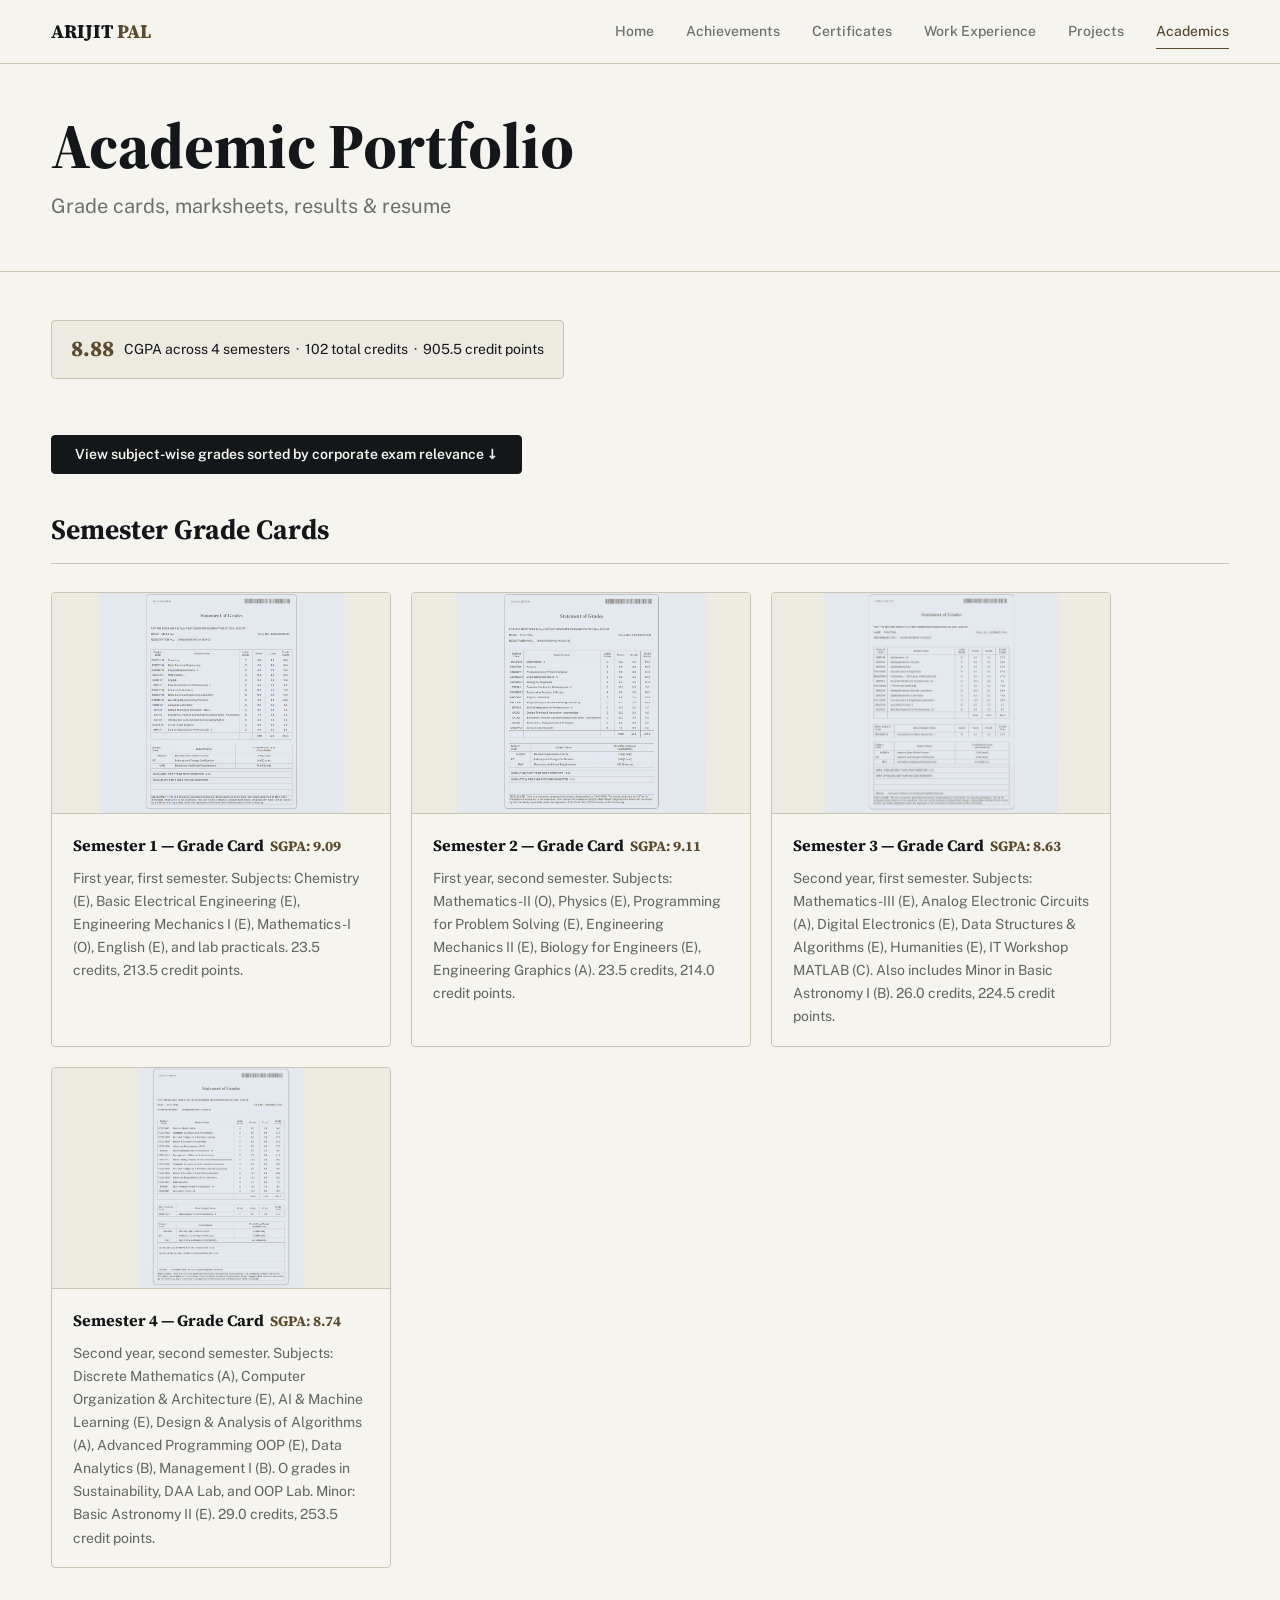
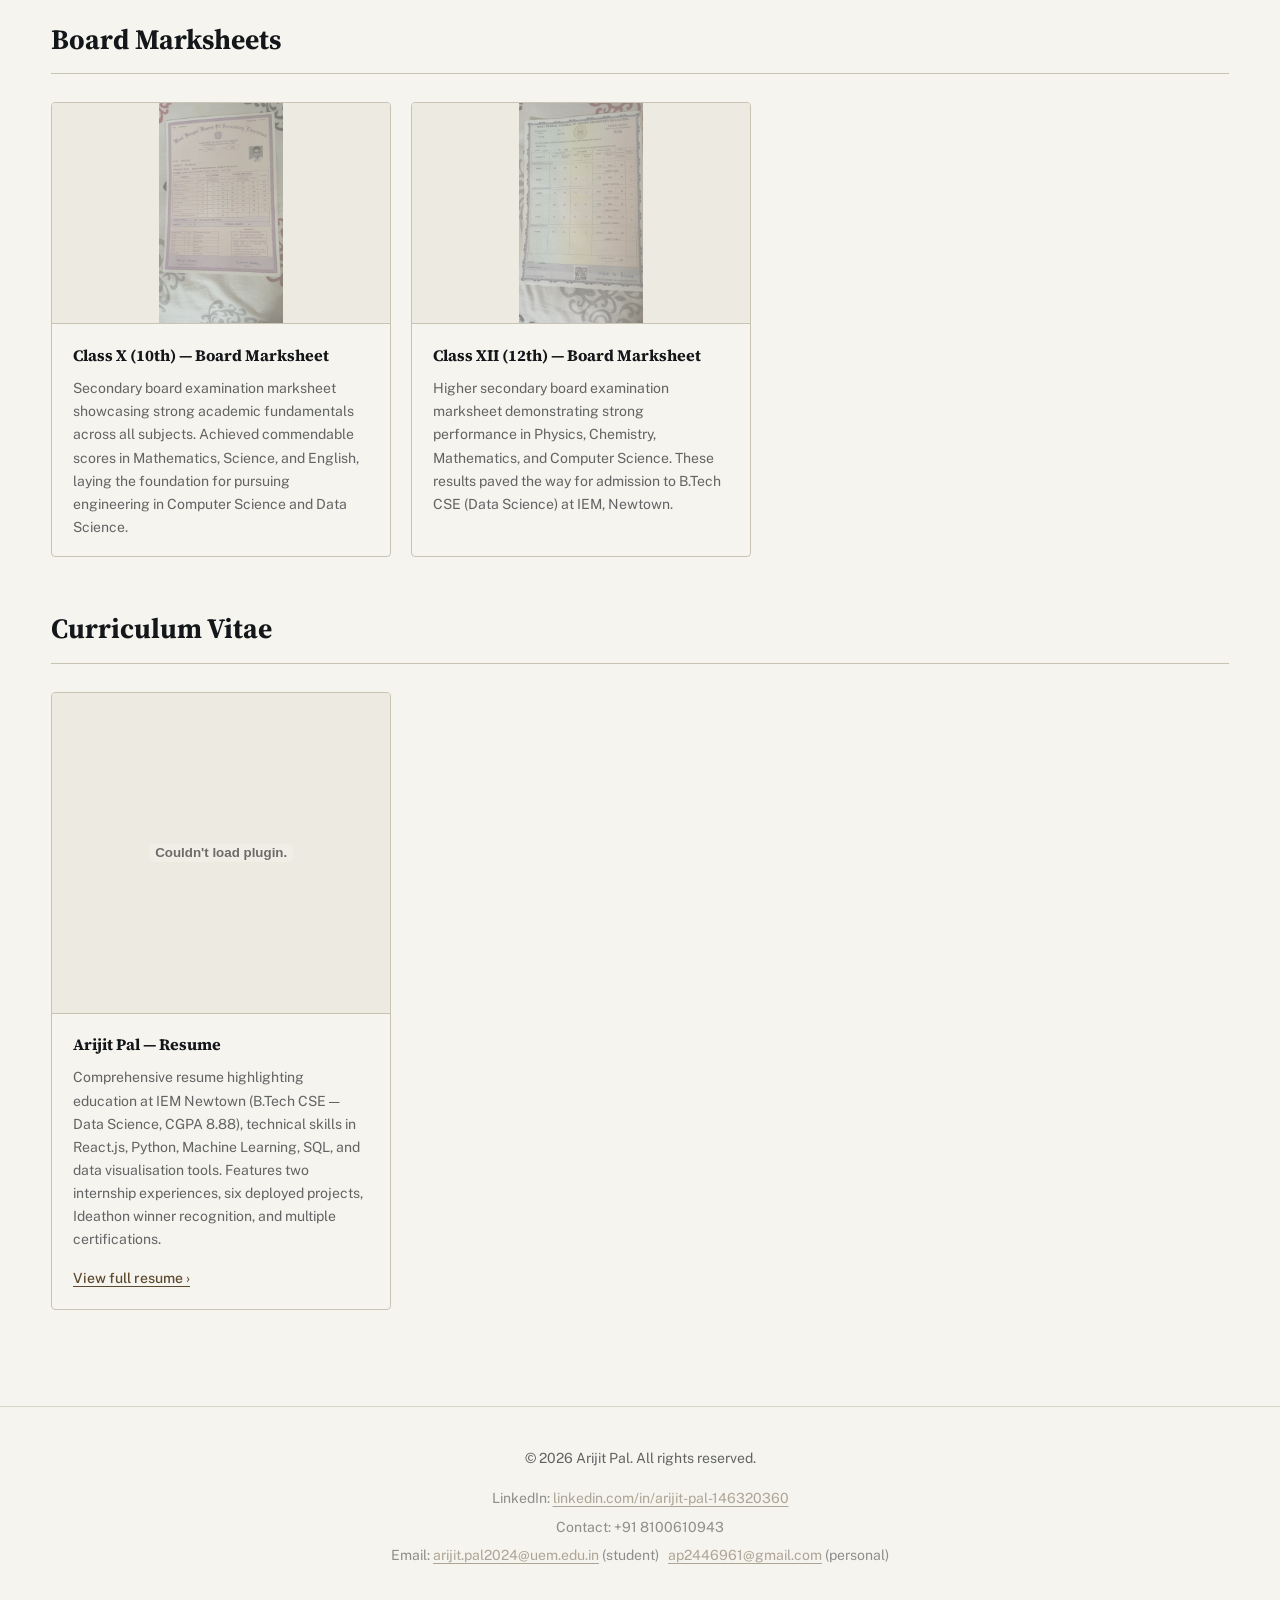
==== commit ba1fdde8: "Add Sem 4 grade card, update to 3rd year and CGPA 8.88, add subject-wise grades panel" ====
--- a/academic.html
+++ b/academic.html
@@ -8,6 +8,138 @@
     <link rel="preconnect" href="https://fonts.googleapis.com">
     <link href="https://fonts.googleapis.com/css2?family=Source+Serif+4:ital,wght@0,600;0,700;0,800;1,600&family=Public+Sans:wght@300;400;500;600&display=swap" rel="stylesheet">
     <link rel="stylesheet" href="styles.css">
+    <style>
+        /* Subject-wise grades panel */
+        .subject-panel-btn {
+            display: inline-flex;
+            align-items: center;
+            gap: 0.5rem;
+            padding: 0.65rem 1.4rem;
+            font-family: var(--font-body);
+            font-size: 0.875rem;
+            font-weight: 600;
+            color: var(--paper);
+            background: var(--ink);
+            border: 1px solid var(--ink);
+            border-radius: var(--radius-md);
+            cursor: pointer;
+            transition: background var(--transition-fast), color var(--transition-fast);
+            margin-bottom: 2rem;
+        }
+        .subject-panel-btn:hover {
+            background: var(--accent);
+            border-color: var(--accent);
+        }
+        .subject-panel {
+            display: none;
+            margin-bottom: 3rem;
+        }
+        .subject-panel.open {
+            display: block;
+        }
+        .subject-panel-header {
+            display: flex;
+            align-items: baseline;
+            gap: 1rem;
+            margin-bottom: 1rem;
+        }
+        .subject-panel-header h2 {
+            font-family: var(--font-display);
+            font-size: 1.4rem;
+            font-weight: 700;
+            color: var(--ink);
+        }
+        .subject-panel-header p {
+            font-size: 0.82rem;
+            color: var(--ink);
+            opacity: 0.5;
+        }
+        .subject-table {
+            width: 100%;
+            border-collapse: collapse;
+            font-size: 0.875rem;
+        }
+        .subject-table thead tr {
+            border-bottom: 2px solid var(--ink);
+        }
+        .subject-table th {
+            font-family: var(--font-body);
+            font-size: 0.75rem;
+            font-weight: 600;
+            text-transform: uppercase;
+            letter-spacing: 0.06em;
+            color: var(--ink);
+            opacity: 0.5;
+            padding: 0.5rem 0.75rem;
+            text-align: left;
+        }
+        .subject-table td {
+            padding: 0.7rem 0.75rem;
+            color: var(--ink);
+            border-bottom: 1px solid var(--line);
+            vertical-align: middle;
+        }
+        .subject-table tbody tr:last-child td {
+            border-bottom: none;
+        }
+        .subject-table tbody tr:hover td {
+            background: var(--paper-raised);
+        }
+        .grade-badge {
+            display: inline-block;
+            font-weight: 700;
+            font-size: 0.82rem;
+            padding: 0.15rem 0.55rem;
+            border-radius: var(--radius-sm);
+            border: 1px solid var(--line);
+            min-width: 2rem;
+            text-align: center;
+        }
+        .grade-O  { color: #1e5a3c; border-color: rgba(30,90,60,0.25); background: rgba(30,90,60,0.06); }
+        .grade-E  { color: var(--accent); border-color: rgba(92,74,46,0.25); background: rgba(92,74,46,0.06); }
+        .grade-A  { color: var(--ink); background: var(--paper-raised); }
+        .grade-B  { color: var(--ink); opacity: 0.7; background: var(--paper-raised); }
+        .grade-C  { color: var(--ink); opacity: 0.55; background: var(--paper-raised); }
+        .relevance-bar-wrap {
+            width: 80px;
+            height: 4px;
+            background: var(--line);
+            border-radius: 2px;
+            overflow: hidden;
+        }
+        .relevance-bar {
+            height: 100%;
+            background: var(--accent);
+            border-radius: 2px;
+        }
+        .sem-tag {
+            font-size: 0.72rem;
+            padding: 0.1rem 0.45rem;
+            border: 1px solid var(--line);
+            border-radius: var(--radius-sm);
+            color: var(--ink);
+            opacity: 0.55;
+            white-space: nowrap;
+        }
+        .cgpa-callout {
+            display: inline-flex;
+            align-items: center;
+            gap: 0.6rem;
+            padding: 0.6rem 1.2rem;
+            background: var(--paper-raised);
+            border: 1px solid var(--line);
+            border-radius: var(--radius-md);
+            font-size: 0.875rem;
+            color: var(--ink);
+            margin-bottom: 2rem;
+        }
+        .cgpa-callout strong {
+            font-family: var(--font-display);
+            font-size: 1.4rem;
+            color: var(--accent);
+            font-weight: 800;
+        }
+    </style>
 </head>
 <body>
 
@@ -38,7 +170,269 @@
     <!-- ACADEMIC SECTIONS -->
     <div class="academic-section">
 
-        <!-- SECTION 1: Semester Grade Cards (RESULT) -->
+        <!-- CGPA SUMMARY -->
+        <div style="margin-bottom: 1.5rem;">
+            <div class="cgpa-callout">
+                <strong>8.88</strong>
+                <span>CGPA across 4 semesters &nbsp;·&nbsp; 102 total credits &nbsp;·&nbsp; 905.5 credit points</span>
+            </div>
+        </div>
+
+        <!-- SUBJECT-WISE GRADES BUTTON -->
+        <button class="subject-panel-btn" id="subjectPanelBtn" onclick="toggleSubjectPanel()">
+            View subject-wise grades sorted by corporate exam relevance &#8595;
+        </button>
+
+        <!-- SUBJECT-WISE GRADES PANEL -->
+        <div class="subject-panel" id="subjectPanel">
+            <div class="subject-panel-header">
+                <h2>Subject-wise Grades</h2>
+                <p>Sorted by relevance to TCS NQT &amp; corporate aptitude exams (highest first)</p>
+            </div>
+            <div style="overflow-x:auto;">
+            <table class="subject-table">
+                <thead>
+                    <tr>
+                        <th>#</th>
+                        <th>Subject</th>
+                        <th>Sem</th>
+                        <th>Grade</th>
+                        <th>Points</th>
+                        <th>TCS NQT Relevance</th>
+                    </tr>
+                </thead>
+                <tbody>
+                    <!-- Tier 1: Core CS / Coding / Logic — highest NQT weight -->
+                    <tr>
+                        <td style="opacity:0.4;">1</td>
+                        <td>Data Structure &amp; Algorithms</td>
+                        <td><span class="sem-tag">Sem 3</span></td>
+                        <td><span class="grade-badge grade-E">E</span></td>
+                        <td>9.0</td>
+                        <td><div class="relevance-bar-wrap"><div class="relevance-bar" style="width:100%;"></div></div></td>
+                    </tr>
+                    <tr>
+                        <td style="opacity:0.4;">2</td>
+                        <td>Design &amp; Analysis of Algorithms</td>
+                        <td><span class="sem-tag">Sem 4</span></td>
+                        <td><span class="grade-badge grade-A">A</span></td>
+                        <td>8.0</td>
+                        <td><div class="relevance-bar-wrap"><div class="relevance-bar" style="width:96%;"></div></div></td>
+                    </tr>
+                    <tr>
+                        <td style="opacity:0.4;">3</td>
+                        <td>Programming for Problem Solving</td>
+                        <td><span class="sem-tag">Sem 2</span></td>
+                        <td><span class="grade-badge grade-E">E</span></td>
+                        <td>9.0</td>
+                        <td><div class="relevance-bar-wrap"><div class="relevance-bar" style="width:93%;"></div></div></td>
+                    </tr>
+                    <tr>
+                        <td style="opacity:0.4;">4</td>
+                        <td>Advanced Programming (OOP)</td>
+                        <td><span class="sem-tag">Sem 4</span></td>
+                        <td><span class="grade-badge grade-E">E</span></td>
+                        <td>9.0</td>
+                        <td><div class="relevance-bar-wrap"><div class="relevance-bar" style="width:90%;"></div></div></td>
+                    </tr>
+                    <tr>
+                        <td style="opacity:0.4;">5</td>
+                        <td>Artificial Intelligence &amp; Machine Learning</td>
+                        <td><span class="sem-tag">Sem 4</span></td>
+                        <td><span class="grade-badge grade-E">E</span></td>
+                        <td>9.0</td>
+                        <td><div class="relevance-bar-wrap"><div class="relevance-bar" style="width:87%;"></div></div></td>
+                    </tr>
+                    <tr>
+                        <td style="opacity:0.4;">6</td>
+                        <td>Data Analytics</td>
+                        <td><span class="sem-tag">Sem 4</span></td>
+                        <td><span class="grade-badge grade-B">B</span></td>
+                        <td>7.0</td>
+                        <td><div class="relevance-bar-wrap"><div class="relevance-bar" style="width:84%;"></div></div></td>
+                    </tr>
+                    <tr>
+                        <td style="opacity:0.4;">7</td>
+                        <td>Computer Organization &amp; Architecture</td>
+                        <td><span class="sem-tag">Sem 4</span></td>
+                        <td><span class="grade-badge grade-E">E</span></td>
+                        <td>9.0</td>
+                        <td><div class="relevance-bar-wrap"><div class="relevance-bar" style="width:82%;"></div></div></td>
+                    </tr>
+                    <tr>
+                        <td style="opacity:0.4;">8</td>
+                        <td>Discrete Mathematics</td>
+                        <td><span class="sem-tag">Sem 4</span></td>
+                        <td><span class="grade-badge grade-A">A</span></td>
+                        <td>8.0</td>
+                        <td><div class="relevance-bar-wrap"><div class="relevance-bar" style="width:80%;"></div></div></td>
+                    </tr>
+                    <tr>
+                        <td style="opacity:0.4;">9</td>
+                        <td>Mathematics - III</td>
+                        <td><span class="sem-tag">Sem 3</span></td>
+                        <td><span class="grade-badge grade-E">E</span></td>
+                        <td>9.0</td>
+                        <td><div class="relevance-bar-wrap"><div class="relevance-bar" style="width:76%;"></div></div></td>
+                    </tr>
+                    <tr>
+                        <td style="opacity:0.4;">10</td>
+                        <td>Mathematics - II</td>
+                        <td><span class="sem-tag">Sem 2</span></td>
+                        <td><span class="grade-badge grade-O">O</span></td>
+                        <td>10.0</td>
+                        <td><div class="relevance-bar-wrap"><div class="relevance-bar" style="width:74%;"></div></div></td>
+                    </tr>
+                    <tr>
+                        <td style="opacity:0.4;">11</td>
+                        <td>Mathematics - I</td>
+                        <td><span class="sem-tag">Sem 1</span></td>
+                        <td><span class="grade-badge grade-O">O</span></td>
+                        <td>10.0</td>
+                        <td><div class="relevance-bar-wrap"><div class="relevance-bar" style="width:72%;"></div></div></td>
+                    </tr>
+                    <tr>
+                        <td style="opacity:0.4;">12</td>
+                        <td>Introduction to AI and Data Science using Python</td>
+                        <td><span class="sem-tag">Sem 1</span></td>
+                        <td><span class="grade-badge grade-E">E</span></td>
+                        <td>9.0</td>
+                        <td><div class="relevance-bar-wrap"><div class="relevance-bar" style="width:70%;"></div></div></td>
+                    </tr>
+                    <tr>
+                        <td style="opacity:0.4;">13</td>
+                        <td>Digital Electronics</td>
+                        <td><span class="sem-tag">Sem 3</span></td>
+                        <td><span class="grade-badge grade-E">E</span></td>
+                        <td>9.0</td>
+                        <td><div class="relevance-bar-wrap"><div class="relevance-bar" style="width:64%;"></div></div></td>
+                    </tr>
+                    <tr>
+                        <td style="opacity:0.4;">14</td>
+                        <td>IT Workshop (MATLAB)</td>
+                        <td><span class="sem-tag">Sem 3</span></td>
+                        <td><span class="grade-badge grade-C">C</span></td>
+                        <td>6.0</td>
+                        <td><div class="relevance-bar-wrap"><div class="relevance-bar" style="width:55%;"></div></div></td>
+                    </tr>
+                    <tr>
+                        <td style="opacity:0.4;">15</td>
+                        <td>Management I (Finance &amp; Accounting)</td>
+                        <td><span class="sem-tag">Sem 4</span></td>
+                        <td><span class="grade-badge grade-B">B</span></td>
+                        <td>7.0</td>
+                        <td><div class="relevance-bar-wrap"><div class="relevance-bar" style="width:50%;"></div></div></td>
+                    </tr>
+                    <tr>
+                        <td style="opacity:0.4;">16</td>
+                        <td>Physics</td>
+                        <td><span class="sem-tag">Sem 2</span></td>
+                        <td><span class="grade-badge grade-E">E</span></td>
+                        <td>9.0</td>
+                        <td><div class="relevance-bar-wrap"><div class="relevance-bar" style="width:45%;"></div></div></td>
+                    </tr>
+                    <tr>
+                        <td style="opacity:0.4;">17</td>
+                        <td>Electronics — Fundamentals &amp; Principles</td>
+                        <td><span class="sem-tag">Sem 2</span></td>
+                        <td><span class="grade-badge grade-C">C</span></td>
+                        <td>6.0</td>
+                        <td><div class="relevance-bar-wrap"><div class="relevance-bar" style="width:42%;"></div></div></td>
+                    </tr>
+                    <tr>
+                        <td style="opacity:0.4;">18</td>
+                        <td>Basic Electrical Engineering</td>
+                        <td><span class="sem-tag">Sem 1</span></td>
+                        <td><span class="grade-badge grade-E">E</span></td>
+                        <td>9.0</td>
+                        <td><div class="relevance-bar-wrap"><div class="relevance-bar" style="width:40%;"></div></div></td>
+                    </tr>
+                    <tr>
+                        <td style="opacity:0.4;">19</td>
+                        <td>Analog Electronic Circuits</td>
+                        <td><span class="sem-tag">Sem 3</span></td>
+                        <td><span class="grade-badge grade-A">A</span></td>
+                        <td>8.0</td>
+                        <td><div class="relevance-bar-wrap"><div class="relevance-bar" style="width:36%;"></div></div></td>
+                    </tr>
+                    <tr>
+                        <td style="opacity:0.4;">20</td>
+                        <td>Humanities I (Principles of Management)</td>
+                        <td><span class="sem-tag">Sem 3</span></td>
+                        <td><span class="grade-badge grade-E">E</span></td>
+                        <td>9.0</td>
+                        <td><div class="relevance-bar-wrap"><div class="relevance-bar" style="width:32%;"></div></div></td>
+                    </tr>
+                    <tr>
+                        <td style="opacity:0.4;">21</td>
+                        <td>English</td>
+                        <td><span class="sem-tag">Sem 1</span></td>
+                        <td><span class="grade-badge grade-E">E</span></td>
+                        <td>9.0</td>
+                        <td><div class="relevance-bar-wrap"><div class="relevance-bar" style="width:30%;"></div></div></td>
+                    </tr>
+                    <tr>
+                        <td style="opacity:0.4;">22</td>
+                        <td>Biology for Engineers</td>
+                        <td><span class="sem-tag">Sem 2</span></td>
+                        <td><span class="grade-badge grade-E">E</span></td>
+                        <td>9.0</td>
+                        <td><div class="relevance-bar-wrap"><div class="relevance-bar" style="width:20%;"></div></div></td>
+                    </tr>
+                    <tr>
+                        <td style="opacity:0.4;">23</td>
+                        <td>Chemistry</td>
+                        <td><span class="sem-tag">Sem 1</span></td>
+                        <td><span class="grade-badge grade-E">E</span></td>
+                        <td>9.0</td>
+                        <td><div class="relevance-bar-wrap"><div class="relevance-bar" style="width:16%;"></div></div></td>
+                    </tr>
+                    <tr>
+                        <td style="opacity:0.4;">24</td>
+                        <td>Engineering Mechanics I</td>
+                        <td><span class="sem-tag">Sem 1</span></td>
+                        <td><span class="grade-badge grade-E">E</span></td>
+                        <td>9.0</td>
+                        <td><div class="relevance-bar-wrap"><div class="relevance-bar" style="width:14%;"></div></div></td>
+                    </tr>
+                    <tr>
+                        <td style="opacity:0.4;">25</td>
+                        <td>Engineering Mechanics II</td>
+                        <td><span class="sem-tag">Sem 2</span></td>
+                        <td><span class="grade-badge grade-E">E</span></td>
+                        <td>9.0</td>
+                        <td><div class="relevance-bar-wrap"><div class="relevance-bar" style="width:14%;"></div></div></td>
+                    </tr>
+                    <tr>
+                        <td style="opacity:0.4;">26</td>
+                        <td>Engineering Graphics &amp; Design</td>
+                        <td><span class="sem-tag">Sem 2</span></td>
+                        <td><span class="grade-badge grade-A">A</span></td>
+                        <td>8.0</td>
+                        <td><div class="relevance-bar-wrap"><div class="relevance-bar" style="width:10%;"></div></div></td>
+                    </tr>
+                    <tr>
+                        <td style="opacity:0.4;">27</td>
+                        <td>Sustainability &amp; Climate Actions</td>
+                        <td><span class="sem-tag">Sem 4</span></td>
+                        <td><span class="grade-badge grade-O">O</span></td>
+                        <td>10.0</td>
+                        <td><div class="relevance-bar-wrap"><div class="relevance-bar" style="width:8%;"></div></div></td>
+                    </tr>
+                    <tr>
+                        <td style="opacity:0.4;">28</td>
+                        <td>Intro to Basic Astronomy I &amp; II (Minor)</td>
+                        <td><span class="sem-tag">Sem 3–4</span></td>
+                        <td><span class="grade-badge grade-E">E</span></td>
+                        <td>9.0 avg</td>
+                        <td><div class="relevance-bar-wrap"><div class="relevance-bar" style="width:5%;"></div></div></td>
+                    </tr>
+                </tbody>
+            </table>
+            </div>
+        </div>
+
+        <!-- SECTION 1: Semester Grade Cards -->
         <div class="academic-group" data-animate="fade-up">
             <h2 class="academic-group-title">Semester Grade Cards</h2>
             <div class="pdf-grid">
@@ -51,7 +445,7 @@
                     </div>
                     <div class="pdf-info">
                         <h3>Semester 1 — Grade Card &nbsp;<span style="color:var(--accent);font-size:0.9em;">SGPA: 9.09</span></h3>
-                        <p>First semester grade card for B.Tech CSE (Data Science) at IEM, Newtown. Subjects include Chemistry, Basic Electrical Engineering, Engineering Mechanics, Mathematics-I, English, and lab practicals. Scored an outstanding SGPA of 9.09, with O grades in Mathematics-I and lab subjects.</p>
+                        <p>First year, first semester. Subjects: Chemistry (E), Basic Electrical Engineering (E), Engineering Mechanics I (E), Mathematics-I (O), English (E), and lab practicals. 23.5 credits, 213.5 credit points.</p>
                     </div>
                 </div>
 
@@ -63,7 +457,7 @@
                     </div>
                     <div class="pdf-info">
                         <h3>Semester 2 — Grade Card &nbsp;<span style="color:var(--accent);font-size:0.9em;">SGPA: 9.11</span></h3>
-                        <p>Second semester grade card for B.Tech CSE covering Mathematics-II, Physics, Programming for Problem Solving, Engineering Mechanics, Biology, and Engineering Graphics. Achieved SGPA of 9.11 with O grades in Mathematics-II and Programming Lab.</p>
+                        <p>First year, second semester. Subjects: Mathematics-II (O), Physics (E), Programming for Problem Solving (E), Engineering Mechanics II (E), Biology for Engineers (E), Engineering Graphics (A). 23.5 credits, 214.0 credit points.</p>
                     </div>
                 </div>
 
@@ -75,14 +469,26 @@
                     </div>
                     <div class="pdf-info">
                         <h3>Semester 3 — Grade Card &nbsp;<span style="color:var(--accent);font-size:0.9em;">SGPA: 8.63</span></h3>
-                        <p>Second year, first semester grade card covering Mathematics-III, Analog Electronic Circuits, Digital Electronics, Data Structures &amp; Algorithms, and Humanities. Also includes a Minor in Basic Astronomy. SGPA of 8.63 across 26 credit hours.</p>
-                    </div>
-                </div>
-
-            </div>
-        </div>
-
-        <!-- SECTION 2: Board Marksheets (MARKSHEET) -->
+                        <p>Second year, first semester. Subjects: Mathematics-III (E), Analog Electronic Circuits (A), Digital Electronics (E), Data Structures &amp; Algorithms (E), Humanities (E), IT Workshop MATLAB (C). Also includes Minor in Basic Astronomy I (B). 26.0 credits, 224.5 credit points.</p>
+                    </div>
+                </div>
+
+                <div class="pdf-card">
+                    <div class="pdf-preview">
+                        <div class="pdf-preview-placeholder" style="position:relative;">
+                            <img src="DETAILS, MARKSHEET, RESULT, CV/Arijit Pal 12024002037046 sem 4 gradecard.png" alt="Semester 4 Grade Card" style="width:100%;height:100%;object-fit:contain;position:absolute;inset:0;background:var(--paper-raised);">
+                        </div>
+                    </div>
+                    <div class="pdf-info">
+                        <h3>Semester 4 — Grade Card &nbsp;<span style="color:var(--accent);font-size:0.9em;">SGPA: 8.74</span></h3>
+                        <p>Second year, second semester. Subjects: Discrete Mathematics (A), Computer Organization &amp; Architecture (E), AI &amp; Machine Learning (E), Design &amp; Analysis of Algorithms (A), Advanced Programming OOP (E), Data Analytics (B), Management I (B). O grades in Sustainability, DAA Lab, and OOP Lab. Minor: Basic Astronomy II (E). 29.0 credits, 253.5 credit points.</p>
+                    </div>
+                </div>
+
+            </div>
+        </div>
+
+        <!-- SECTION 2: Board Marksheets -->
         <div class="academic-group" data-animate="fade-up">
             <h2 class="academic-group-title">Board Marksheets</h2>
             <div class="pdf-grid">
@@ -125,7 +531,7 @@
                     </div>
                     <div class="pdf-info">
                         <h3>Arijit Pal — Resume</h3>
-                        <p>Comprehensive resume highlighting education at IEM Newtown (B.Tech CSE — Data Science, 8.5+ SGPA), technical skills in React.js, Python, Machine Learning, SQL, and data visualisation tools. Features two internship experiences, five deployed projects, Ideathon winner recognition, and multiple certifications.</p>
+                        <p>Comprehensive resume highlighting education at IEM Newtown (B.Tech CSE — Data Science, CGPA 8.88), technical skills in React.js, Python, Machine Learning, SQL, and data visualisation tools. Features two internship experiences, six deployed projects, Ideathon winner recognition, and multiple certifications.</p>
                         <a href="DETAILS, MARKSHEET, RESULT, CV/Arijit_Pal_resume_mainnnn.pdf" target="_blank" class="pdf-link" style="margin-top: 1rem;">
                             View full resume &rsaquo;
                         </a>
@@ -151,5 +557,15 @@
     </footer>
 
     <script src="main.js"></script>
+    <script>
+        function toggleSubjectPanel() {
+            const panel = document.getElementById('subjectPanel');
+            const btn = document.getElementById('subjectPanelBtn');
+            const isOpen = panel.classList.toggle('open');
+            btn.textContent = isOpen
+                ? 'Hide subject-wise grades \u2191'
+                : 'View subject-wise grades sorted by corporate exam relevance \u2193';
+        }
+    </script>
 </body>
 </html>
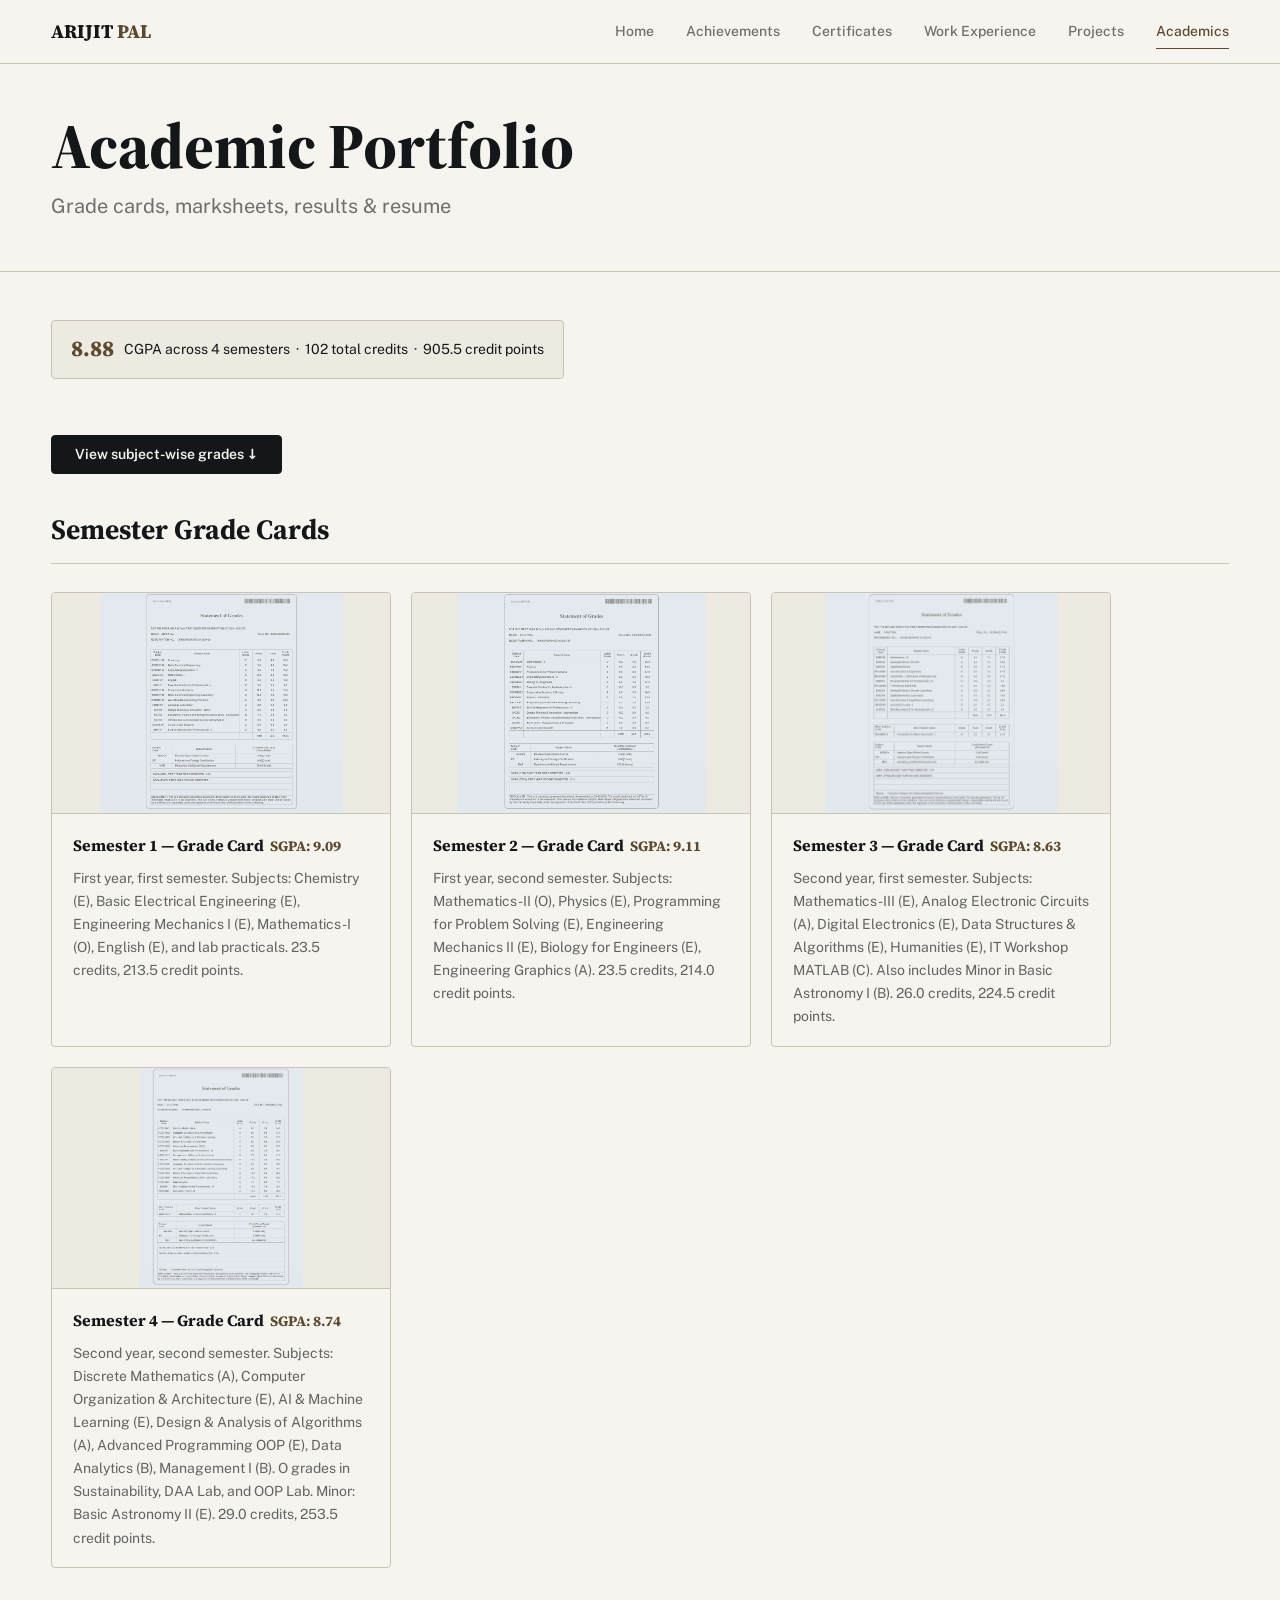
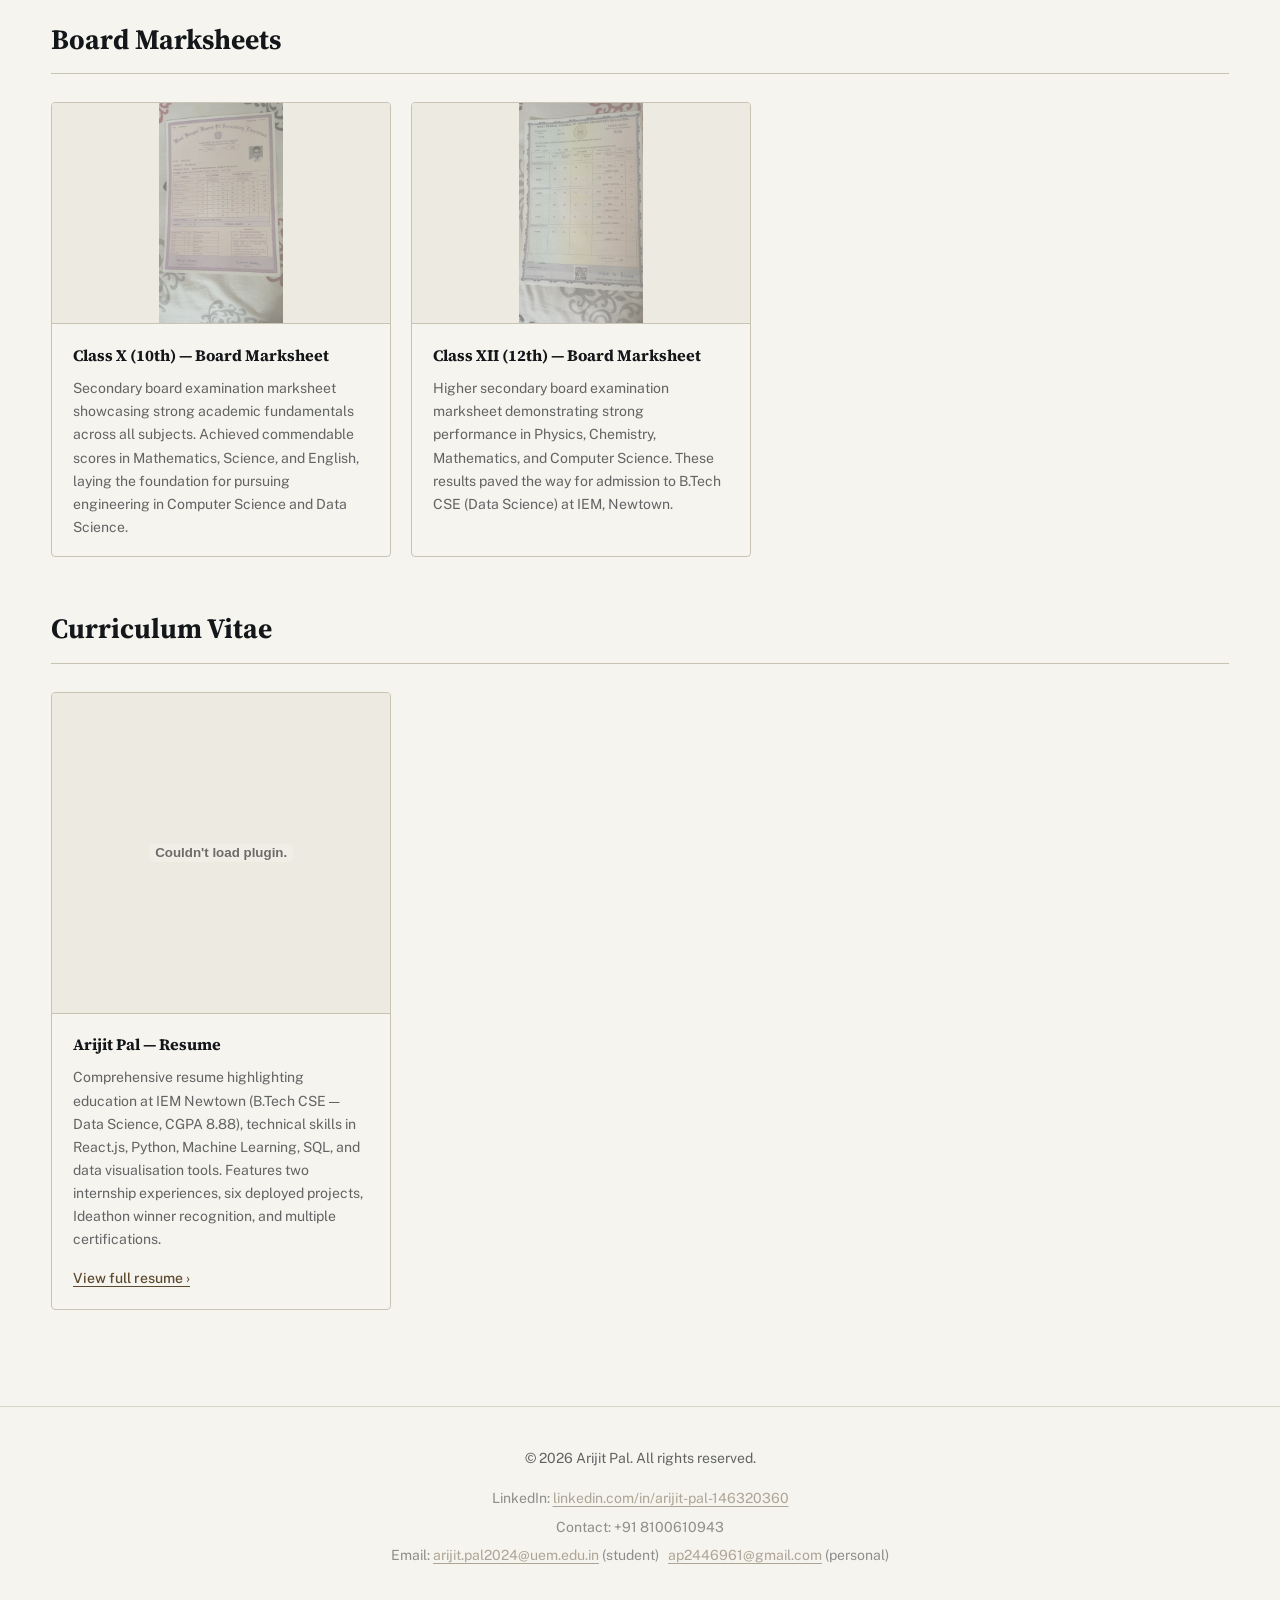
==== commit 82f3580b: "Remove TCS NQT relevance column and sub-caption from academic portfolio" ====
--- a/academic.html
+++ b/academic.html
@@ -180,14 +180,13 @@
 
         <!-- SUBJECT-WISE GRADES BUTTON -->
         <button class="subject-panel-btn" id="subjectPanelBtn" onclick="toggleSubjectPanel()">
-            View subject-wise grades sorted by corporate exam relevance &#8595;
+            View subject-wise grades &#8595;
         </button>
 
         <!-- SUBJECT-WISE GRADES PANEL -->
         <div class="subject-panel" id="subjectPanel">
             <div class="subject-panel-header">
                 <h2>Subject-wise Grades</h2>
-                <p>Sorted by relevance to TCS NQT &amp; corporate aptitude exams (highest first)</p>
             </div>
             <div style="overflow-x:auto;">
             <table class="subject-table">
@@ -198,7 +197,6 @@
                         <th>Sem</th>
                         <th>Grade</th>
                         <th>Points</th>
-                        <th>TCS NQT Relevance</th>
                     </tr>
                 </thead>
                 <tbody>
@@ -209,7 +207,6 @@
                         <td><span class="sem-tag">Sem 3</span></td>
                         <td><span class="grade-badge grade-E">E</span></td>
                         <td>9.0</td>
-                        <td><div class="relevance-bar-wrap"><div class="relevance-bar" style="width:100%;"></div></div></td>
                     </tr>
                     <tr>
                         <td style="opacity:0.4;">2</td>
@@ -217,7 +214,6 @@
                         <td><span class="sem-tag">Sem 4</span></td>
                         <td><span class="grade-badge grade-A">A</span></td>
                         <td>8.0</td>
-                        <td><div class="relevance-bar-wrap"><div class="relevance-bar" style="width:96%;"></div></div></td>
                     </tr>
                     <tr>
                         <td style="opacity:0.4;">3</td>
@@ -225,7 +221,6 @@
                         <td><span class="sem-tag">Sem 2</span></td>
                         <td><span class="grade-badge grade-E">E</span></td>
                         <td>9.0</td>
-                        <td><div class="relevance-bar-wrap"><div class="relevance-bar" style="width:93%;"></div></div></td>
                     </tr>
                     <tr>
                         <td style="opacity:0.4;">4</td>
@@ -233,7 +228,6 @@
                         <td><span class="sem-tag">Sem 4</span></td>
                         <td><span class="grade-badge grade-E">E</span></td>
                         <td>9.0</td>
-                        <td><div class="relevance-bar-wrap"><div class="relevance-bar" style="width:90%;"></div></div></td>
                     </tr>
                     <tr>
                         <td style="opacity:0.4;">5</td>
@@ -241,7 +235,6 @@
                         <td><span class="sem-tag">Sem 4</span></td>
                         <td><span class="grade-badge grade-E">E</span></td>
                         <td>9.0</td>
-                        <td><div class="relevance-bar-wrap"><div class="relevance-bar" style="width:87%;"></div></div></td>
                     </tr>
                     <tr>
                         <td style="opacity:0.4;">6</td>
@@ -249,7 +242,6 @@
                         <td><span class="sem-tag">Sem 4</span></td>
                         <td><span class="grade-badge grade-B">B</span></td>
                         <td>7.0</td>
-                        <td><div class="relevance-bar-wrap"><div class="relevance-bar" style="width:84%;"></div></div></td>
                     </tr>
                     <tr>
                         <td style="opacity:0.4;">7</td>
@@ -257,7 +249,6 @@
                         <td><span class="sem-tag">Sem 4</span></td>
                         <td><span class="grade-badge grade-E">E</span></td>
                         <td>9.0</td>
-                        <td><div class="relevance-bar-wrap"><div class="relevance-bar" style="width:82%;"></div></div></td>
                     </tr>
                     <tr>
                         <td style="opacity:0.4;">8</td>
@@ -265,7 +256,6 @@
                         <td><span class="sem-tag">Sem 4</span></td>
                         <td><span class="grade-badge grade-A">A</span></td>
                         <td>8.0</td>
-                        <td><div class="relevance-bar-wrap"><div class="relevance-bar" style="width:80%;"></div></div></td>
                     </tr>
                     <tr>
                         <td style="opacity:0.4;">9</td>
@@ -273,7 +263,6 @@
                         <td><span class="sem-tag">Sem 3</span></td>
                         <td><span class="grade-badge grade-E">E</span></td>
                         <td>9.0</td>
-                        <td><div class="relevance-bar-wrap"><div class="relevance-bar" style="width:76%;"></div></div></td>
                     </tr>
                     <tr>
                         <td style="opacity:0.4;">10</td>
@@ -281,7 +270,6 @@
                         <td><span class="sem-tag">Sem 2</span></td>
                         <td><span class="grade-badge grade-O">O</span></td>
                         <td>10.0</td>
-                        <td><div class="relevance-bar-wrap"><div class="relevance-bar" style="width:74%;"></div></div></td>
                     </tr>
                     <tr>
                         <td style="opacity:0.4;">11</td>
@@ -289,7 +277,6 @@
                         <td><span class="sem-tag">Sem 1</span></td>
                         <td><span class="grade-badge grade-O">O</span></td>
                         <td>10.0</td>
-                        <td><div class="relevance-bar-wrap"><div class="relevance-bar" style="width:72%;"></div></div></td>
                     </tr>
                     <tr>
                         <td style="opacity:0.4;">12</td>
@@ -297,7 +284,6 @@
                         <td><span class="sem-tag">Sem 1</span></td>
                         <td><span class="grade-badge grade-E">E</span></td>
                         <td>9.0</td>
-                        <td><div class="relevance-bar-wrap"><div class="relevance-bar" style="width:70%;"></div></div></td>
                     </tr>
                     <tr>
                         <td style="opacity:0.4;">13</td>
@@ -305,7 +291,6 @@
                         <td><span class="sem-tag">Sem 3</span></td>
                         <td><span class="grade-badge grade-E">E</span></td>
                         <td>9.0</td>
-                        <td><div class="relevance-bar-wrap"><div class="relevance-bar" style="width:64%;"></div></div></td>
                     </tr>
                     <tr>
                         <td style="opacity:0.4;">14</td>
@@ -313,7 +298,6 @@
                         <td><span class="sem-tag">Sem 3</span></td>
                         <td><span class="grade-badge grade-C">C</span></td>
                         <td>6.0</td>
-                        <td><div class="relevance-bar-wrap"><div class="relevance-bar" style="width:55%;"></div></div></td>
                     </tr>
                     <tr>
                         <td style="opacity:0.4;">15</td>
@@ -321,7 +305,6 @@
                         <td><span class="sem-tag">Sem 4</span></td>
                         <td><span class="grade-badge grade-B">B</span></td>
                         <td>7.0</td>
-                        <td><div class="relevance-bar-wrap"><div class="relevance-bar" style="width:50%;"></div></div></td>
                     </tr>
                     <tr>
                         <td style="opacity:0.4;">16</td>
@@ -329,7 +312,6 @@
                         <td><span class="sem-tag">Sem 2</span></td>
                         <td><span class="grade-badge grade-E">E</span></td>
                         <td>9.0</td>
-                        <td><div class="relevance-bar-wrap"><div class="relevance-bar" style="width:45%;"></div></div></td>
                     </tr>
                     <tr>
                         <td style="opacity:0.4;">17</td>
@@ -337,7 +319,6 @@
                         <td><span class="sem-tag">Sem 2</span></td>
                         <td><span class="grade-badge grade-C">C</span></td>
                         <td>6.0</td>
-                        <td><div class="relevance-bar-wrap"><div class="relevance-bar" style="width:42%;"></div></div></td>
                     </tr>
                     <tr>
                         <td style="opacity:0.4;">18</td>
@@ -345,7 +326,6 @@
                         <td><span class="sem-tag">Sem 1</span></td>
                         <td><span class="grade-badge grade-E">E</span></td>
                         <td>9.0</td>
-                        <td><div class="relevance-bar-wrap"><div class="relevance-bar" style="width:40%;"></div></div></td>
                     </tr>
                     <tr>
                         <td style="opacity:0.4;">19</td>
@@ -353,7 +333,6 @@
                         <td><span class="sem-tag">Sem 3</span></td>
                         <td><span class="grade-badge grade-A">A</span></td>
                         <td>8.0</td>
-                        <td><div class="relevance-bar-wrap"><div class="relevance-bar" style="width:36%;"></div></div></td>
                     </tr>
                     <tr>
                         <td style="opacity:0.4;">20</td>
@@ -361,7 +340,6 @@
                         <td><span class="sem-tag">Sem 3</span></td>
                         <td><span class="grade-badge grade-E">E</span></td>
                         <td>9.0</td>
-                        <td><div class="relevance-bar-wrap"><div class="relevance-bar" style="width:32%;"></div></div></td>
                     </tr>
                     <tr>
                         <td style="opacity:0.4;">21</td>
@@ -369,7 +347,6 @@
                         <td><span class="sem-tag">Sem 1</span></td>
                         <td><span class="grade-badge grade-E">E</span></td>
                         <td>9.0</td>
-                        <td><div class="relevance-bar-wrap"><div class="relevance-bar" style="width:30%;"></div></div></td>
                     </tr>
                     <tr>
                         <td style="opacity:0.4;">22</td>
@@ -377,7 +354,6 @@
                         <td><span class="sem-tag">Sem 2</span></td>
                         <td><span class="grade-badge grade-E">E</span></td>
                         <td>9.0</td>
-                        <td><div class="relevance-bar-wrap"><div class="relevance-bar" style="width:20%;"></div></div></td>
                     </tr>
                     <tr>
                         <td style="opacity:0.4;">23</td>
@@ -385,7 +361,6 @@
                         <td><span class="sem-tag">Sem 1</span></td>
                         <td><span class="grade-badge grade-E">E</span></td>
                         <td>9.0</td>
-                        <td><div class="relevance-bar-wrap"><div class="relevance-bar" style="width:16%;"></div></div></td>
                     </tr>
                     <tr>
                         <td style="opacity:0.4;">24</td>
@@ -393,7 +368,6 @@
                         <td><span class="sem-tag">Sem 1</span></td>
                         <td><span class="grade-badge grade-E">E</span></td>
                         <td>9.0</td>
-                        <td><div class="relevance-bar-wrap"><div class="relevance-bar" style="width:14%;"></div></div></td>
                     </tr>
                     <tr>
                         <td style="opacity:0.4;">25</td>
@@ -401,7 +375,6 @@
                         <td><span class="sem-tag">Sem 2</span></td>
                         <td><span class="grade-badge grade-E">E</span></td>
                         <td>9.0</td>
-                        <td><div class="relevance-bar-wrap"><div class="relevance-bar" style="width:14%;"></div></div></td>
                     </tr>
                     <tr>
                         <td style="opacity:0.4;">26</td>
@@ -409,7 +382,6 @@
                         <td><span class="sem-tag">Sem 2</span></td>
                         <td><span class="grade-badge grade-A">A</span></td>
                         <td>8.0</td>
-                        <td><div class="relevance-bar-wrap"><div class="relevance-bar" style="width:10%;"></div></div></td>
                     </tr>
                     <tr>
                         <td style="opacity:0.4;">27</td>
@@ -417,7 +389,6 @@
                         <td><span class="sem-tag">Sem 4</span></td>
                         <td><span class="grade-badge grade-O">O</span></td>
                         <td>10.0</td>
-                        <td><div class="relevance-bar-wrap"><div class="relevance-bar" style="width:8%;"></div></div></td>
                     </tr>
                     <tr>
                         <td style="opacity:0.4;">28</td>
@@ -425,7 +396,6 @@
                         <td><span class="sem-tag">Sem 3–4</span></td>
                         <td><span class="grade-badge grade-E">E</span></td>
                         <td>9.0 avg</td>
-                        <td><div class="relevance-bar-wrap"><div class="relevance-bar" style="width:5%;"></div></div></td>
                     </tr>
                 </tbody>
             </table>
@@ -564,7 +534,7 @@
             const isOpen = panel.classList.toggle('open');
             btn.textContent = isOpen
                 ? 'Hide subject-wise grades \u2191'
-                : 'View subject-wise grades sorted by corporate exam relevance \u2193';
+                : 'View subject-wise grades \u2193';
         }
     </script>
 </body>
